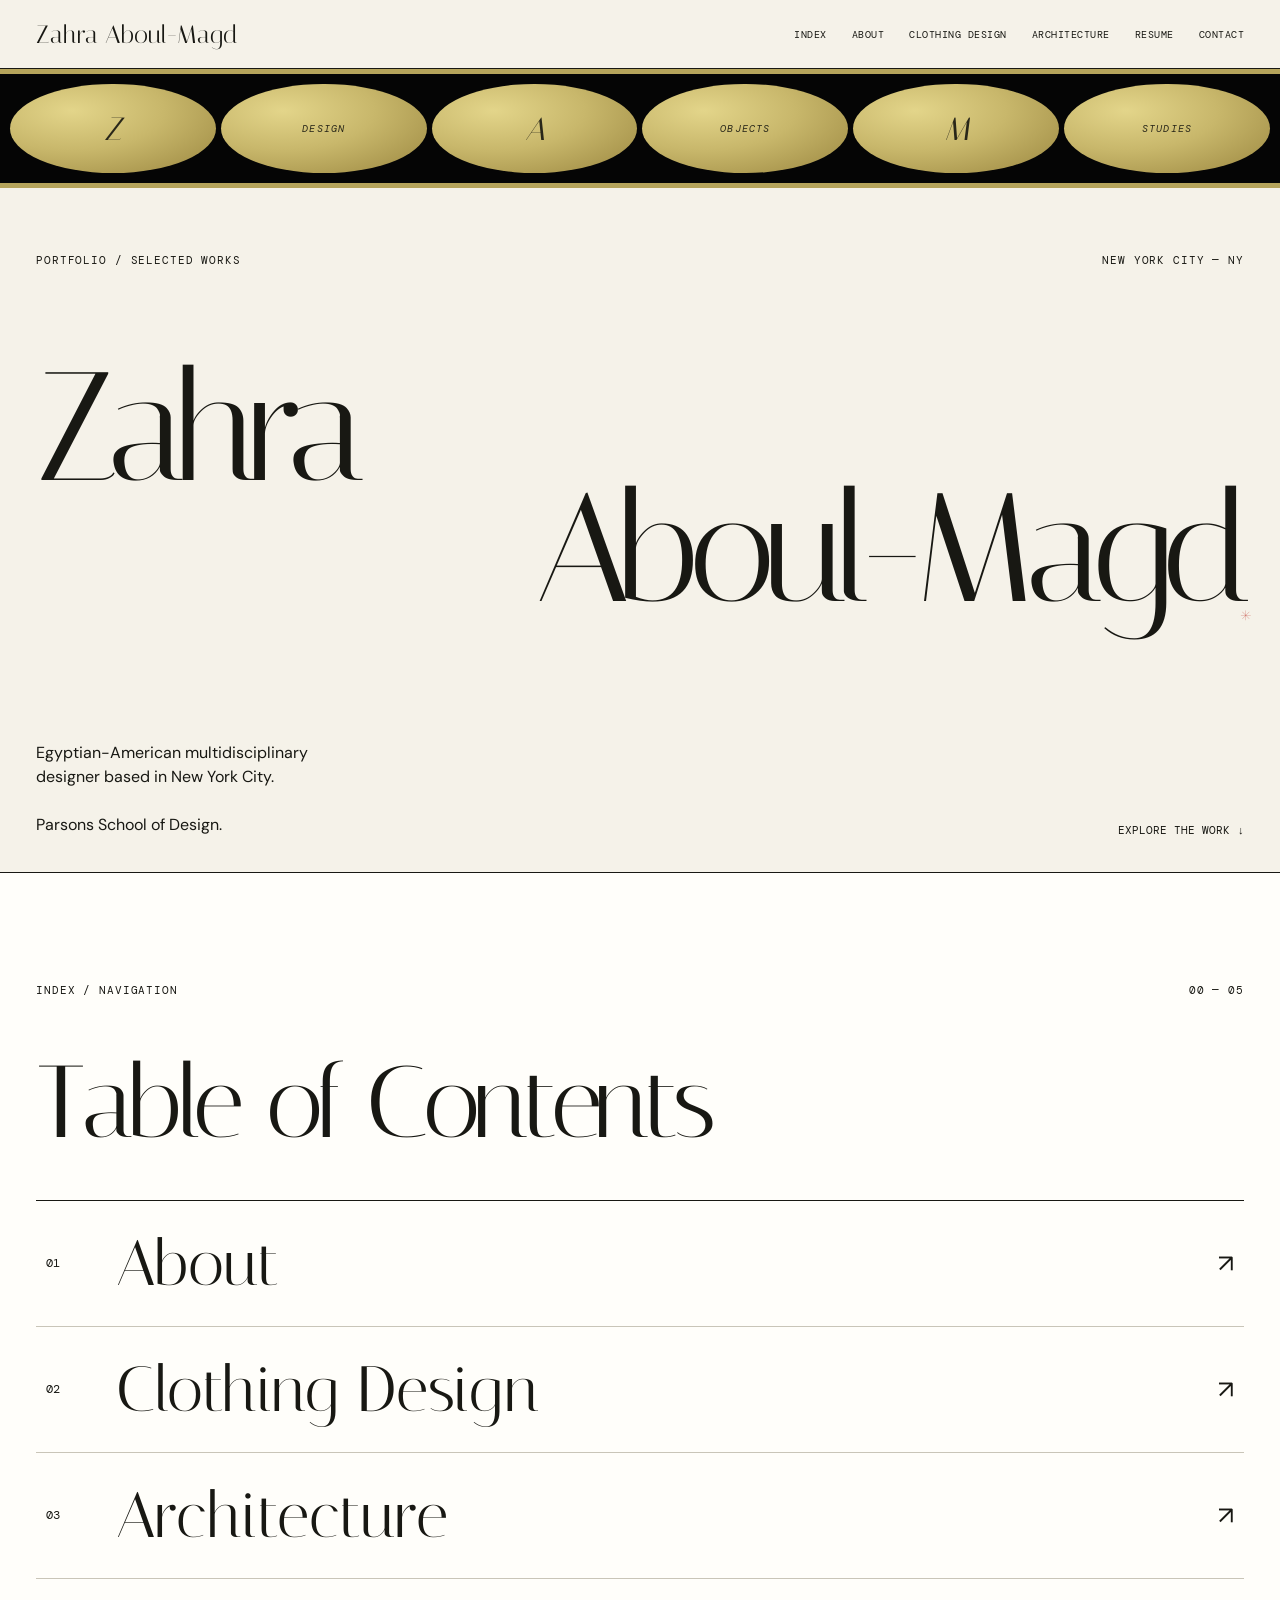
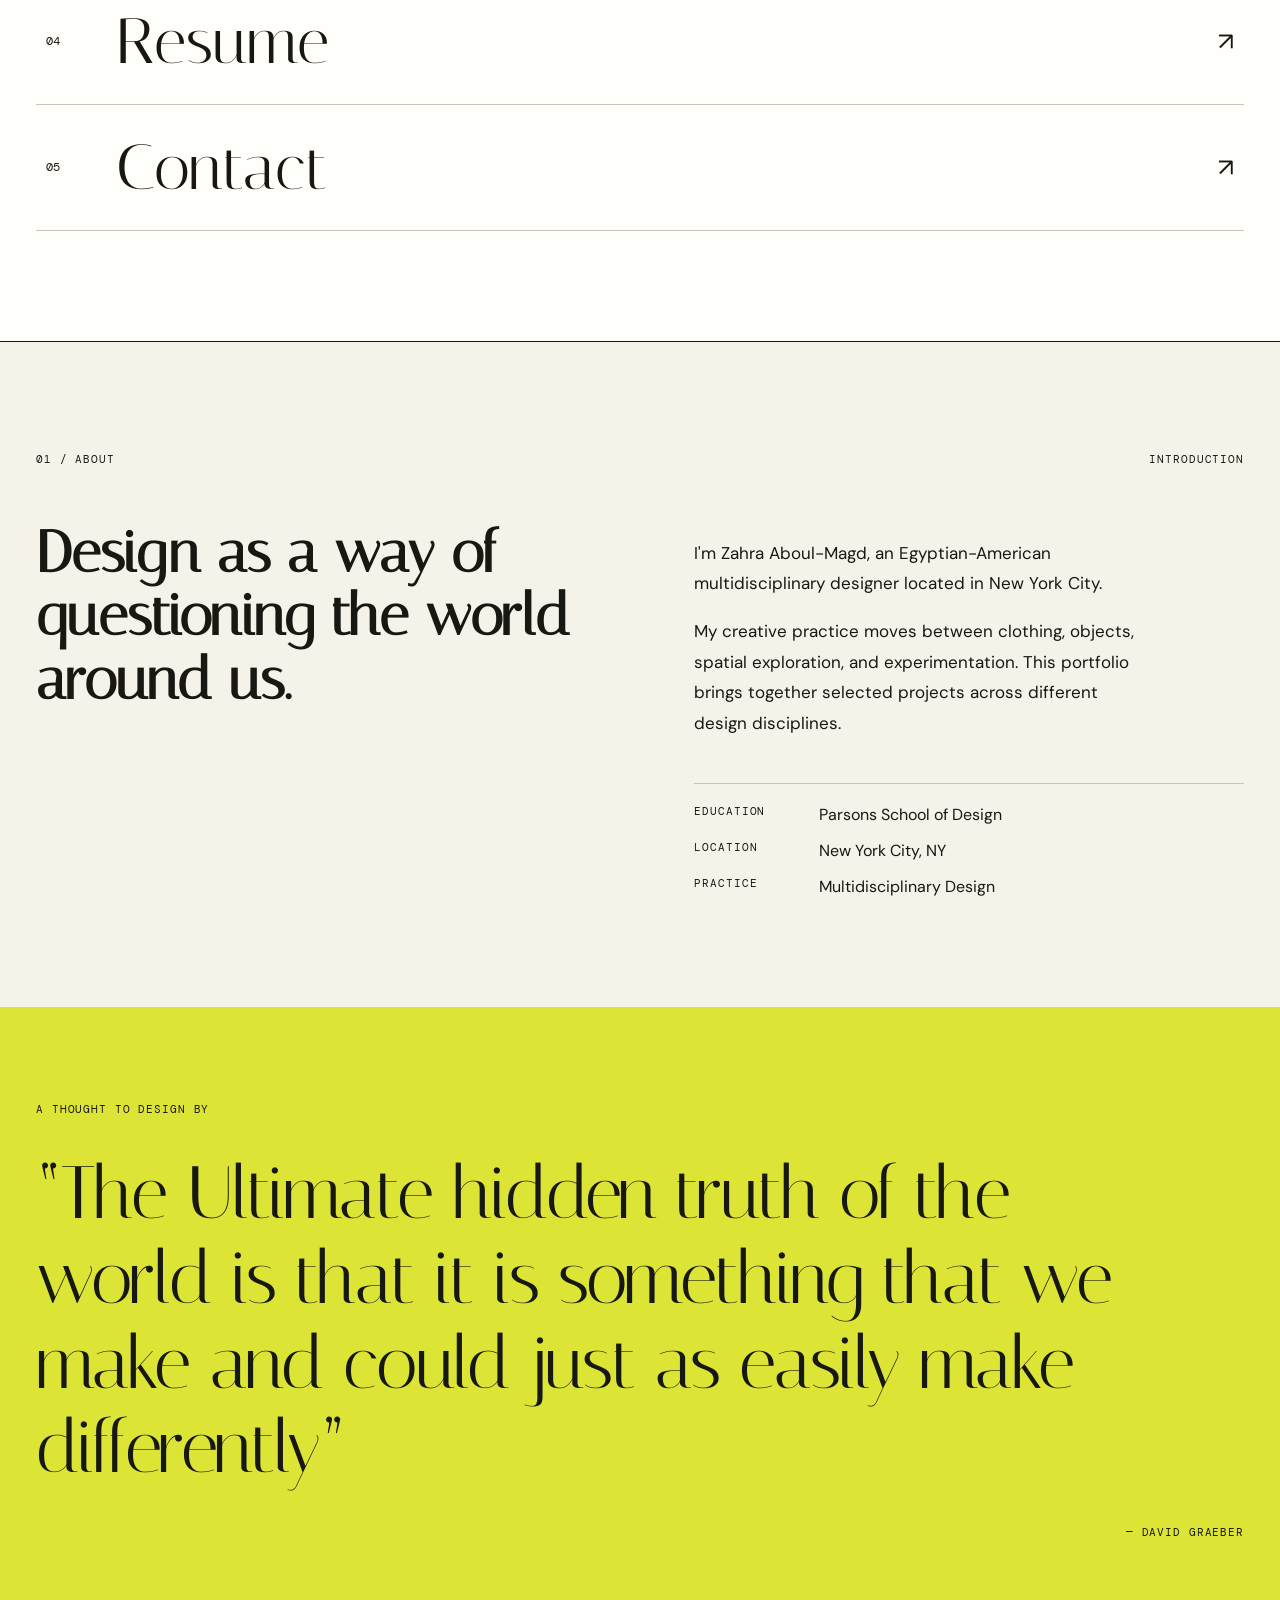
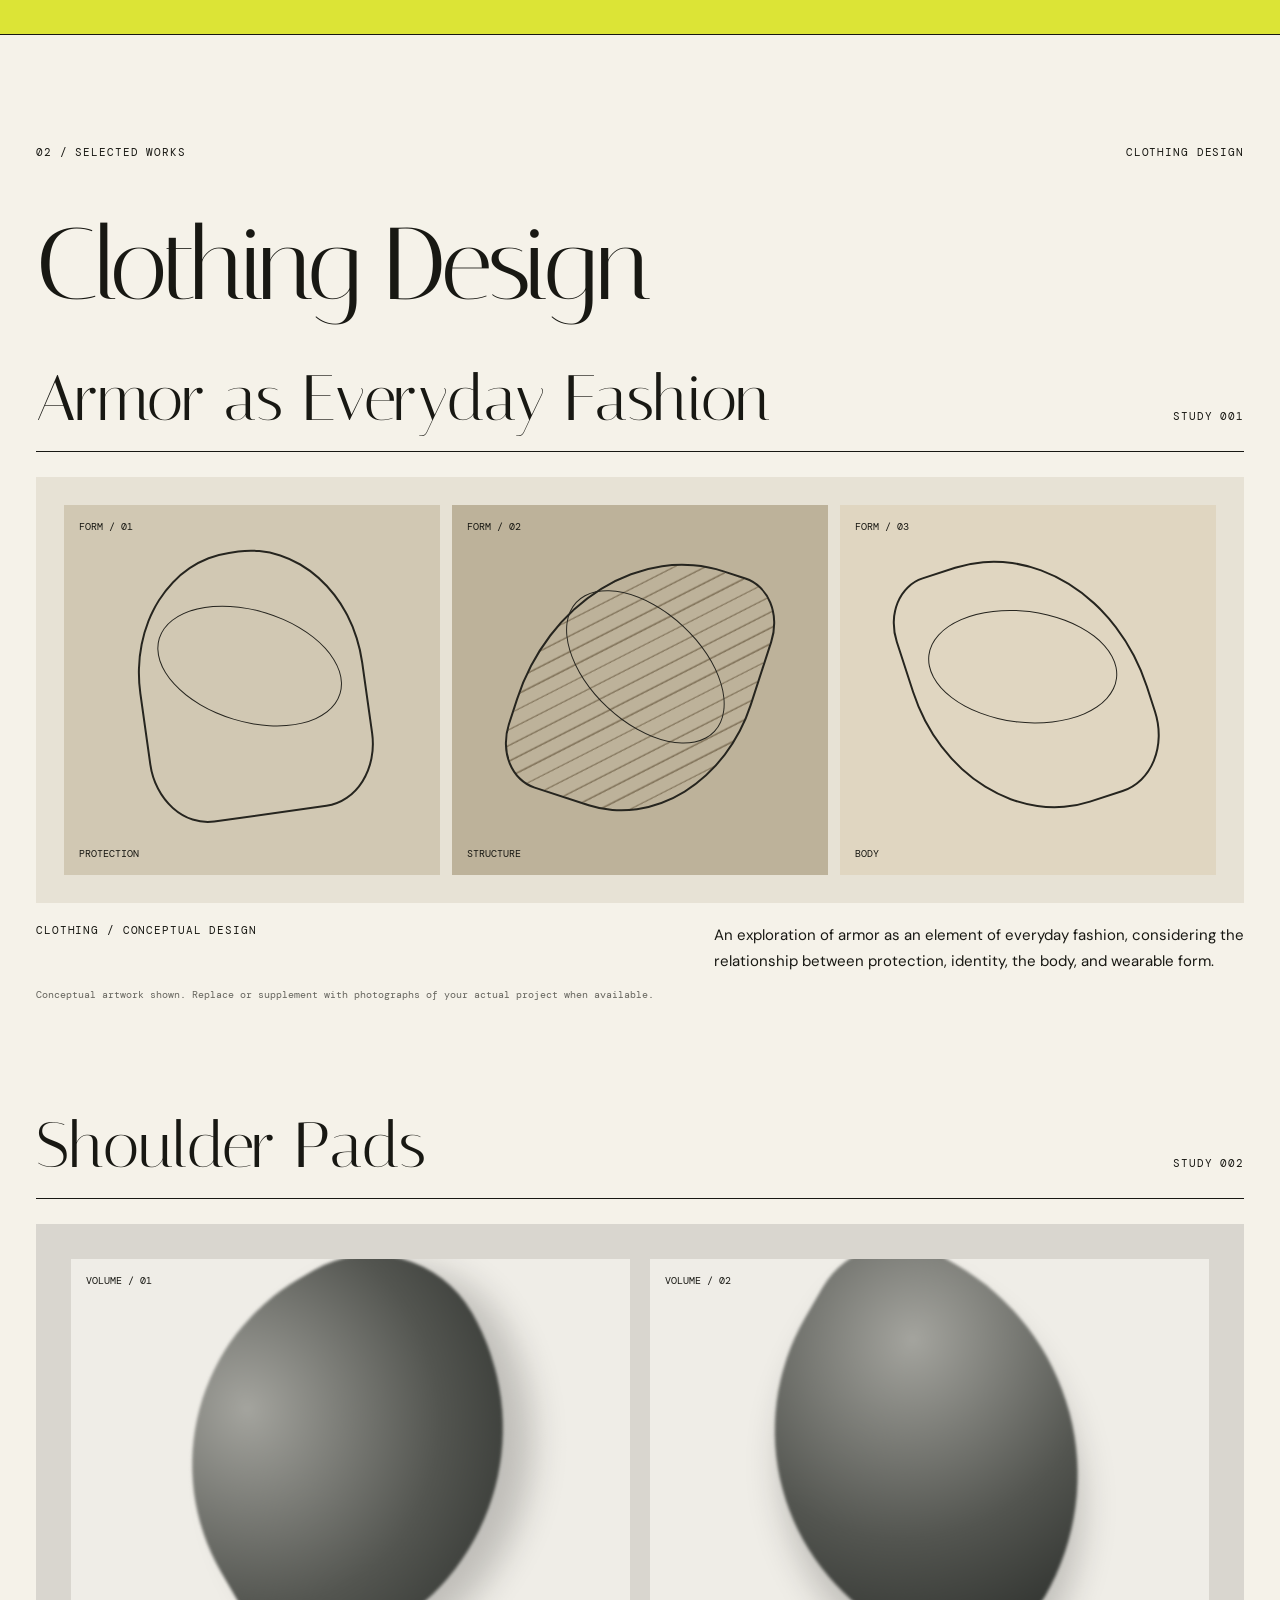
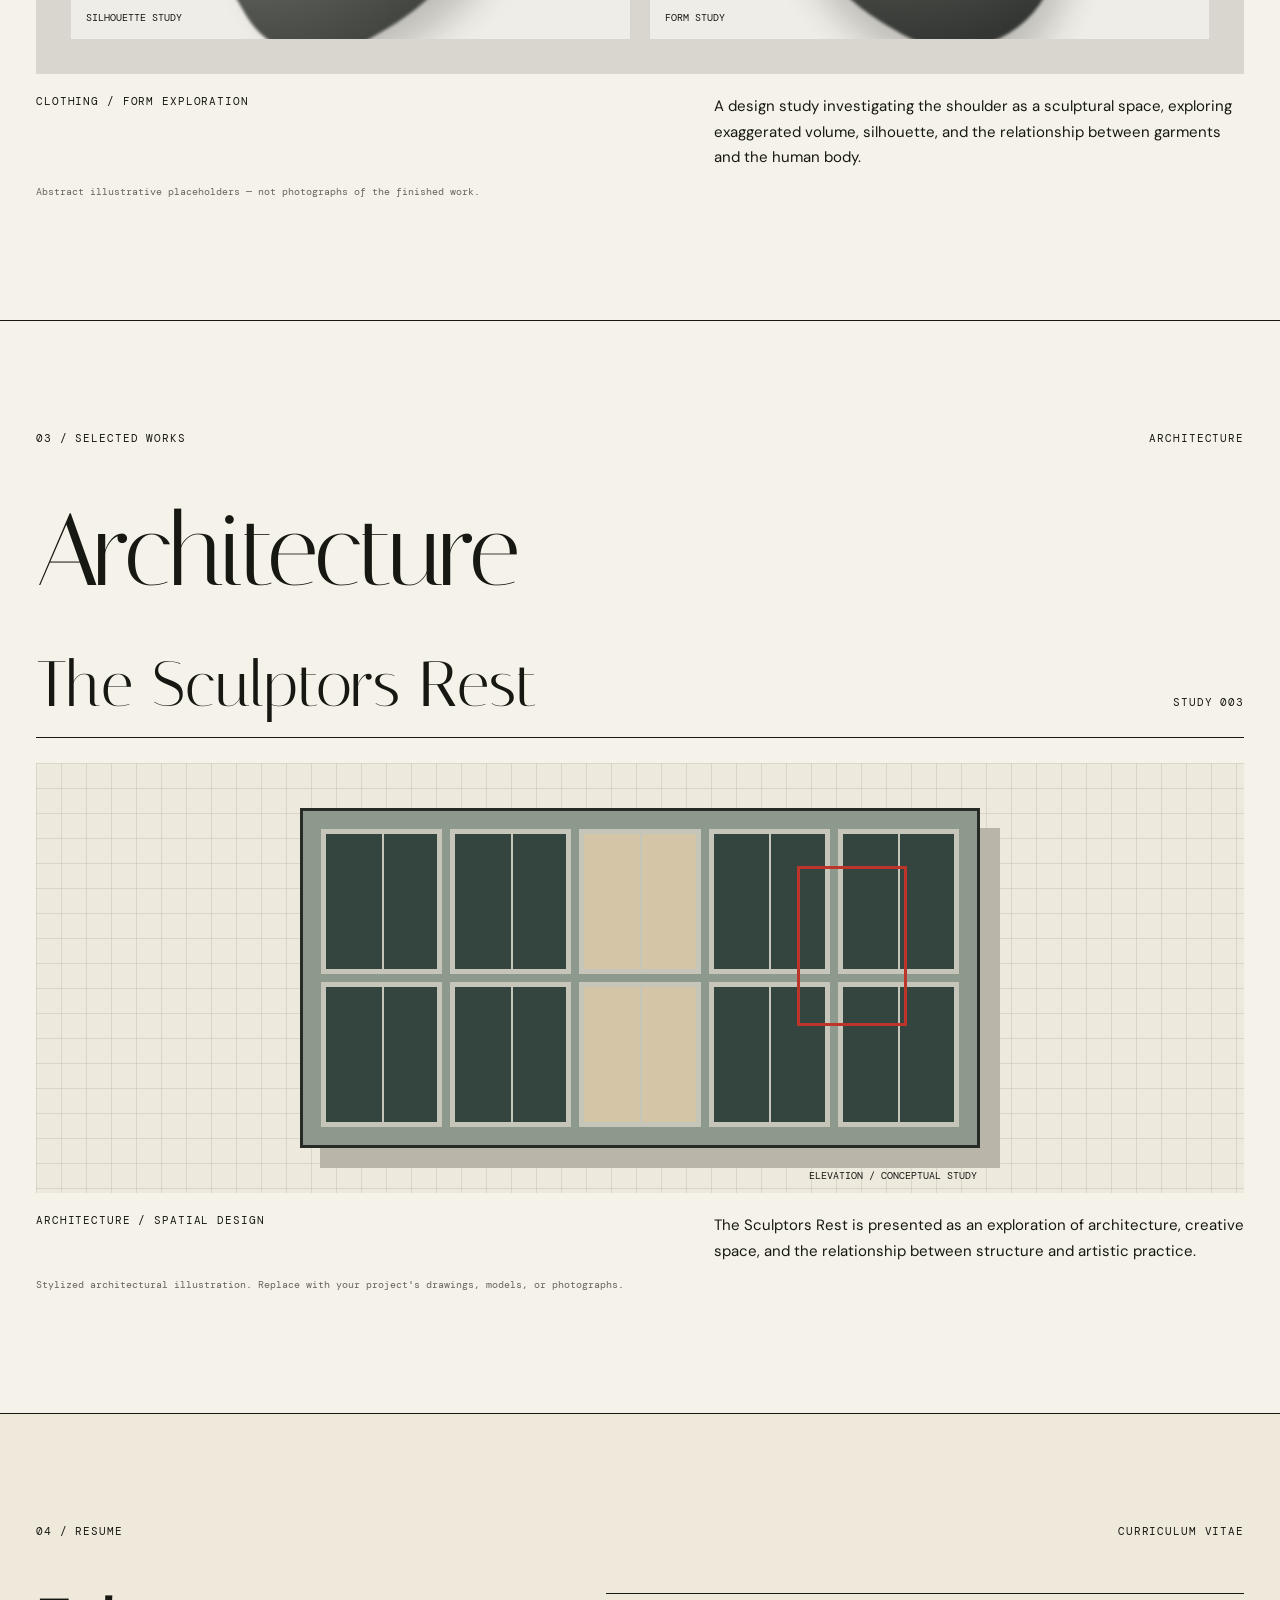
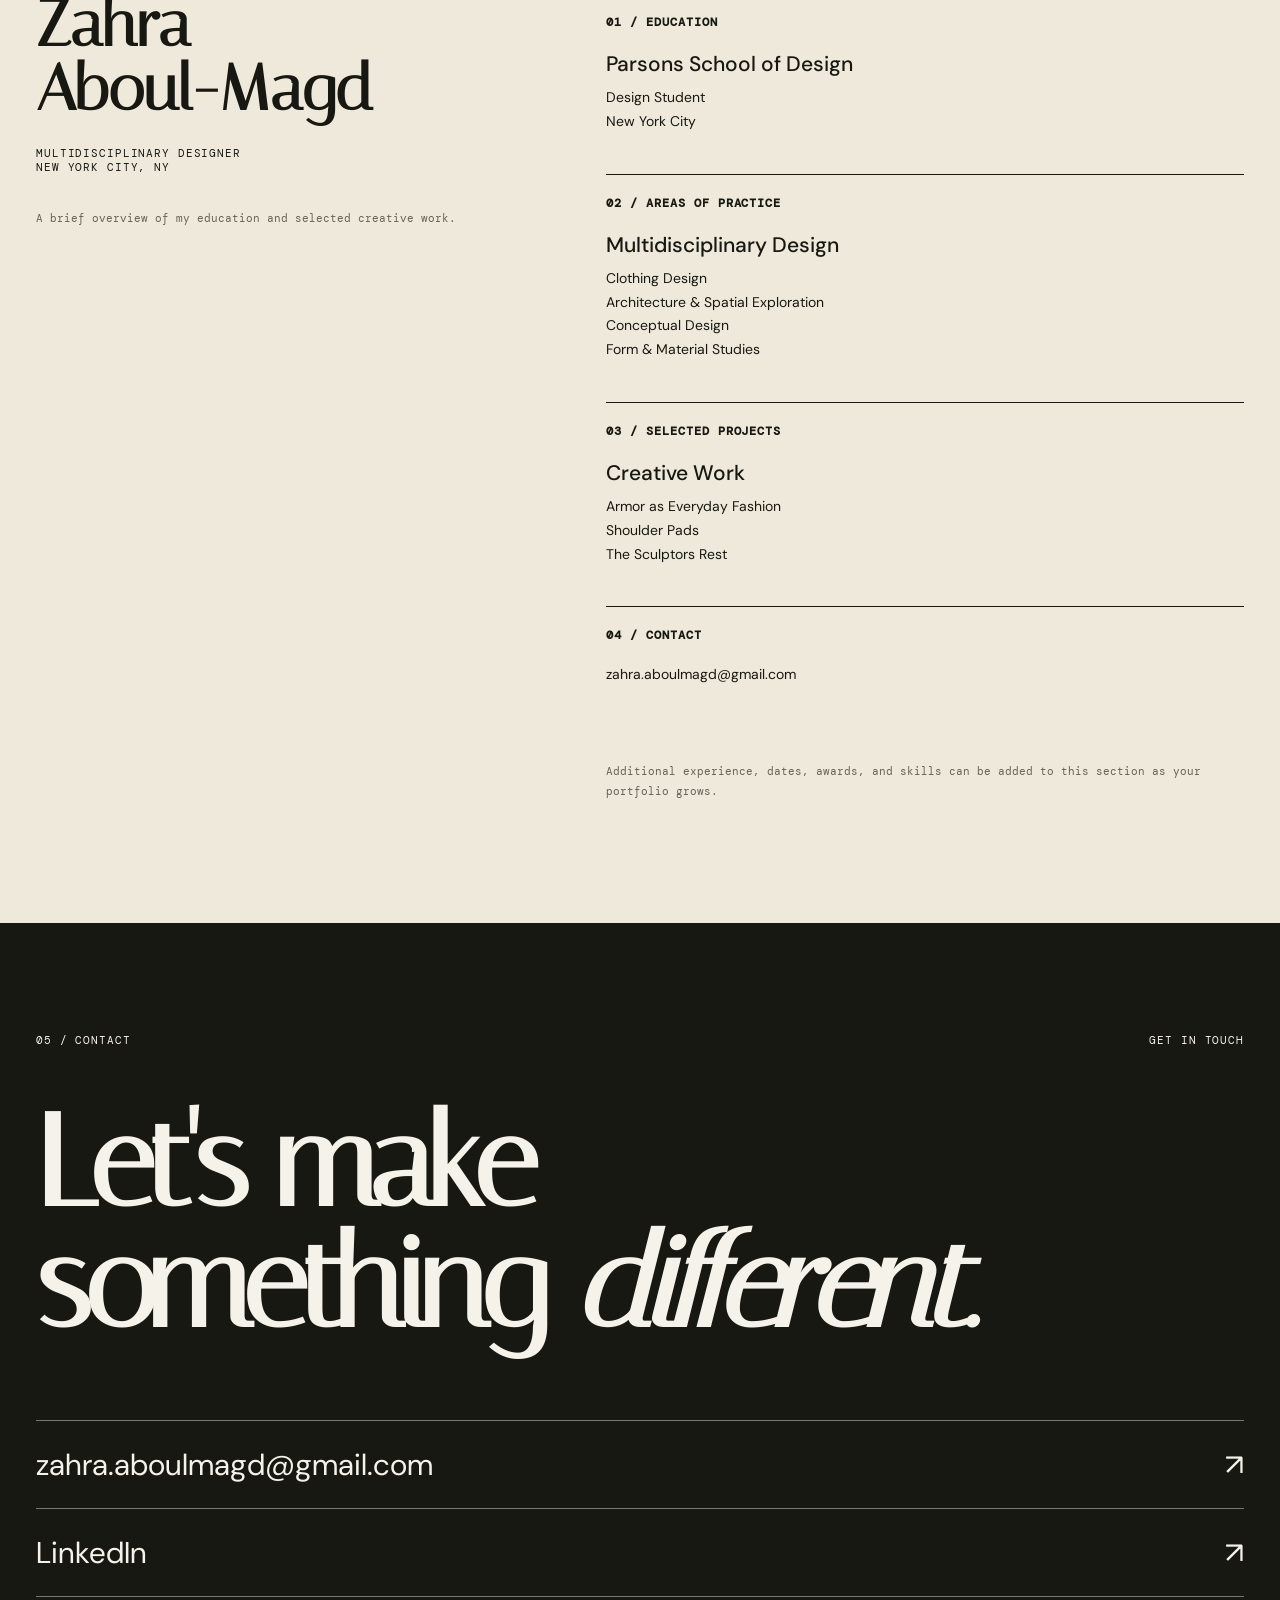
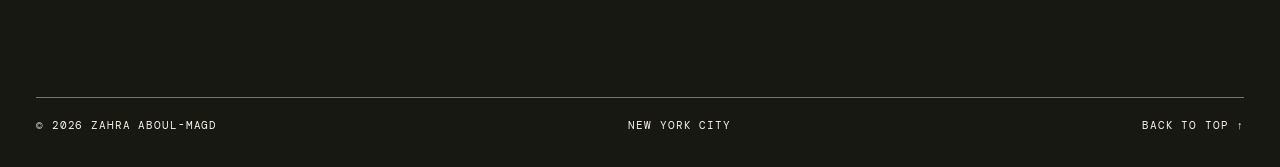
==== index.html @ 71ba1c46 "Create index.html" ====
<!DOCTYPE html>
<html lang="en">
<head>
  <meta charset="UTF-8">
  <meta name="viewport" content="width=device-width, initial-scale=1.0">
  <meta name="description" content="Zahra Aboul-Magd — Egyptian-American multidisciplinary designer based in New York City.">
  <title>Zahra Aboul-Magd — Portfolio</title>

  <!-- Google Fonts -->
  <link rel="preconnect" href="https://fonts.googleapis.com">
  <link rel="preconnect" href="https://fonts.gstatic.com" crossorigin>
  <link href="https://fonts.googleapis.com/css2?family=DM+Mono:wght@400;500&family=DM+Sans:wght@400;500;600;700&family=Italiana&display=swap" rel="stylesheet">

  <style>
    :root {
      --paper: #f5f2e9;
      --white: #fffefa;
      --ink: #181813;
      --gold: #b5a45b;
      --yellow: #dce436;
      --red: #bd342a;
      --line: #c9c5b8;
      --serif: 'Italiana', Georgia, serif;
      --sans: 'DM Sans', Arial, sans-serif;
      --mono: 'DM Mono', monospace;
    }

    * {
      box-sizing: border-box;
    }

    html {
      scroll-behavior: smooth;
      scroll-padding-top: 85px;
    }

    body {
      margin: 0;
      background: var(--paper);
      color: var(--ink);
      font-family: var(--sans);
      overflow-x: hidden;
    }

    a {
      color: inherit;
      text-decoration: none;
    }

    button {
      font: inherit;
    }

    button:focus-visible,
    a:focus-visible {
      outline: 2px solid var(--red);
      outline-offset: 5px;
    }

    ::selection {
      background: var(--yellow);
      color: var(--ink);
    }

    .mono {
      font-family: var(--mono);
      font-size: 11px;
      letter-spacing: .08em;
      text-transform: uppercase;
    }

    .page-wrap {
      width: min(100% - 72px, 1450px);
      margin: auto;
    }

    /* NAVIGATION */

    .topbar {
      position: sticky;
      top: 0;
      z-index: 100;
      background: var(--paper);
      border-bottom: 1px solid var(--ink);
    }

    .nav-inner {
      min-height: 68px;
      display: flex;
      justify-content: space-between;
      align-items: center;
      gap: 20px;
    }

    .logo {
      font-family: var(--serif);
      font-size: 25px;
      white-space: nowrap;
    }

    .nav-links {
      display: flex;
      align-items: center;
      gap: 25px;
    }

    .nav-links a {
      font-family: var(--mono);
      font-size: 10px;
      text-transform: uppercase;
      letter-spacing: .05em;
      transition: color .2s;
    }

    .nav-links a:hover {
      color: var(--red);
    }

    .menu-toggle {
      display: none;
      background: none;
      border: 1px solid var(--ink);
      padding: 9px 12px;
      cursor: pointer;
      font-family: var(--mono);
    }

    /* DECORATIVE GOLD STRIP */

    .gold-strip {
      display: grid;
      grid-template-columns: repeat(6, 1fr);
      background: #050505;
      border-top: 5px solid var(--gold);
      border-bottom: 5px solid var(--gold);
      gap: 5px;
      padding: 10px;
      overflow: hidden;
    }

    .gold-oval {
      aspect-ratio: 2.3 / 1;
      border-radius: 50%;
      background:
        radial-gradient(ellipse at 30% 30%,
        #e3d58a 0%,
        #c8b76b 45%,
        #9b8740 100%);
      display: flex;
      align-items: center;
      justify-content: center;
      font-family: var(--serif);
      font-size: clamp(16px, 2.5vw, 40px);
      font-style: italic;
      color: #292719;
      transition: transform .3s;
    }

    .gold-oval:hover {
      transform: scale(.94);
    }

    .gold-oval:nth-child(even) {
      font-family: var(--mono);
      font-size: 10px;
      letter-spacing: .12em;
    }

    /* LANDING */

    .hero {
      min-height: 76vh;
      display: flex;
      flex-direction: column;
      justify-content: space-between;
      padding-top: 65px;
      padding-bottom: 35px;
    }

    .hero-top,
    .hero-bottom {
      display: flex;
      justify-content: space-between;
      align-items: flex-start;
      gap: 20px;
    }

    .hero-title {
      margin: 75px 0 85px;
      font-family: var(--serif);
      font-weight: 400;
      font-size: clamp(76px, 12vw, 205px);
      letter-spacing: -.065em;
      line-height: .79;
    }

    .hero-title span {
      display: block;
    }

    .hero-title span:last-child {
      text-align: right;
    }

    .hero-bottom {
      align-items: flex-end;
    }

    .hero-description {
      max-width: 330px;
      font-size: 16px;
      line-height: 1.5;
    }

    .scroll-note {
      font-family: var(--mono);
      font-size: 11px;
    }

    .asterisk {
      color: var(--red);
      font-size: 28px;
    }

    /* SECTION STYLING */

    .section {
      padding: 110px 0;
      border-top: 1px solid var(--ink);
    }

    .section-label {
      display: flex;
      justify-content: space-between;
      align-items: center;
      margin-bottom: 55px;
    }

    .section-heading {
      font-family: var(--serif);
      font-size: clamp(52px, 8vw, 115px);
      line-height: 1;
      font-weight: 400;
      letter-spacing: -.04em;
      margin: 0 0 45px;
    }

    /* TABLE OF CONTENTS */

    .toc {
      background: var(--white);
    }

    .toc-list {
      border-top: 1px solid var(--ink);
    }

    .toc-item {
      display: grid;
      grid-template-columns: 70px 1fr 40px;
      align-items: center;
      padding: 25px 10px;
      border-bottom: 1px solid var(--line);
      transition: background .25s, padding .25s;
    }

    .toc-item:hover {
      background: var(--yellow);
      padding-left: 22px;
    }

    .toc-number {
      font-family: var(--mono);
      font-size: 12px;
    }

    .toc-name {
      font-family: var(--serif);
      font-size: clamp(32px, 5vw, 65px);
    }

    .toc-arrow {
      font-size: 25px;
      text-align: right;
    }

    /* ABOUT */

    .about-layout {
      display: grid;
      grid-template-columns: 1fr 1fr;
      gap: 9%;
      align-items: start;
    }

    .about-large {
      font-family: var(--serif);
      font-size: clamp(35px, 4.5vw, 67px);
      line-height: 1.1;
      margin: 0;
    }

    .about-copy {
      font-size: 17px;
      line-height: 1.8;
      max-width: 450px;
    }

    .about-details {
      margin-top: 45px;
      padding-top: 20px;
      border-top: 1px solid var(--line);
      display: grid;
      grid-template-columns: 110px 1fr;
      gap: 15px;
    }

    .quote-section {
      background: var(--yellow);
      padding: 95px 0;
    }

    .quote-text {
      max-width: 1100px;
      margin: 0;
      font-family: var(--serif);
      font-size: clamp(35px, 5.8vw, 82px);
      line-height: 1.14;
      letter-spacing: -.025em;
    }

    .quote-author {
      margin-top: 35px;
      text-align: right;
    }

    /* PROJECTS */

    .project {
      margin-bottom: 105px;
    }

    .project:last-child {
      margin-bottom: 0;
    }

    .project-header {
      display: flex;
      align-items: baseline;
      justify-content: space-between;
      gap: 20px;
      border-bottom: 1px solid var(--ink);
      padding-bottom: 15px;
      margin-bottom: 25px;
    }

    .project-title {
      font-family: var(--serif);
      font-size: clamp(34px, 5vw, 75px);
      font-weight: 400;
      margin: 0;
    }

    .project-type {
      white-space: nowrap;
    }

    .project-visual {
      min-height: 420px;
      position: relative;
      overflow: hidden;
    }

    .project-caption {
      display: flex;
      justify-content: space-between;
      gap: 30px;
      padding-top: 20px;
    }

    .project-caption p {
      margin: 0;
      max-width: 530px;
      line-height: 1.7;
      font-size: 15px;
    }

    /* ARMOR: EDITORIAL COLLAGE */

    .armor-art {
      background: #e7e2d5;
      display: grid;
      grid-template-columns: 1fr 1fr 1fr;
      gap: 12px;
      padding: 28px;
      align-items: stretch;
    }

    .armor-panel {
      position: relative;
      min-height: 370px;
      background: #d1c8b3;
      overflow: hidden;
    }

    .armor-panel:nth-child(2) {
      background: #bdb29a;
    }

    .armor-panel:nth-child(3) {
      background: #e0d6c1;
    }

    .armor-shape {
      position: absolute;
      width: 60%;
      height: 72%;
      left: 20%;
      top: 12%;
      border: 2px solid #26251f;
      border-radius: 48% 48% 25% 25%;
      transform: rotate(-8deg);
    }

    .armor-shape::before {
      content: "";
      position: absolute;
      width: 85%;
      height: 42%;
      top: 22%;
      left: 7%;
      border: 1px solid #26251f;
      border-radius: 50%;
      transform: rotate(25deg);
    }

    .armor-panel:nth-child(2) .armor-shape {
      border-radius: 70% 20% 55% 20%;
      transform: rotate(18deg);
      background: repeating-linear-gradient(
        135deg,
        transparent 0 12px,
        #84765d 13px 14px
      );
    }

    .armor-panel:nth-child(3) .armor-shape {
      border-radius: 20% 65% 25% 60%;
      transform: rotate(-18deg);
    }

    .art-index {
      position: absolute;
      left: 15px;
      bottom: 15px;
      font-family: var(--mono);
      font-size: 10px;
      z-index: 2;
    }

    .art-note {
      position: absolute;
      top: 15px;
      left: 15px;
      font-family: var(--mono);
      font-size: 10px;
      z-index: 2;
    }

    /* SHOULDER PADS */

    .shoulder-art {
      background: #d9d6cf;
      display: grid;
      grid-template-columns: 1fr 1fr;
      gap: 20px;
      padding: 35px;
    }

    .shoulder-study {
      background: #efede7;
      position: relative;
      min-height: 380px;
      display: flex;
      align-items: center;
      justify-content: center;
      overflow: hidden;
    }

    .shoulder-shape {
      width: 62%;
      aspect-ratio: 1 / 1;
      background: radial-gradient(
        ellipse at 30% 25%,
        #a4a49e,
        #535550 55%,
        #242724
      );
      border-radius: 65% 35% 70% 25%;
      transform: rotate(-30deg);
      filter: blur(1.5px);
      box-shadow: 20px 25px 35px #0003;
    }

    .shoulder-study:nth-child(2) .shoulder-shape {
      border-radius: 25% 70% 30% 65%;
      transform: rotate(30deg);
    }

    /* ARCHITECTURE */

    .architecture-art {
      background-color: #ede9dd;
      background-image:
        linear-gradient(#b5b0a255 1px, transparent 1px),
        linear-gradient(90deg, #b5b0a255 1px, transparent 1px);
      background-size: 25px 25px;
      padding: 45px;
      display: flex;
      align-items: center;
      justify-content: center;
    }

    .building {
      width: min(100%, 680px);
      height: 340px;
      border: 3px solid #272a25;
      background: #8e998d;
      display: grid;
      grid-template-columns: repeat(5, 1fr);
      grid-template-rows: 1fr 1fr;
      gap: 8px;
      padding: 18px;
      box-shadow: 20px 20px 0 #b9b5a9;
      position: relative;
    }

    .window {
      background: #34443e;
      border: 5px solid #c5c6b9;
      position: relative;
    }

    .window::after {
      content: "";
      position: absolute;
      top: 0;
      bottom: 0;
      left: 50%;
      border-left: 2px solid #c5c6b9;
    }

    .window:nth-child(3),
    .window:nth-child(8) {
      background: #d3c5a6;
    }

    .building-label {
      position: absolute;
      bottom: -37px;
      right: 0;
      font-family: var(--mono);
      font-size: 10px;
    }

    .red-marker {
      position: absolute;
      width: 110px;
      height: 160px;
      border: 3px solid var(--red);
      top: 55px;
      right: 70px;
      pointer-events: none;
    }

    .placeholder-note {
      margin-top: 12px;
      color: #65645d;
      font-family: var(--mono);
      font-size: 10px;
      line-height: 1.7;
    }

    /* RESUME */

    .resume-section {
      background: #eee9da;
    }

    .resume-layout {
      display: grid;
      grid-template-columns: 1fr 1.5fr;
      gap: 12%;
    }

    .resume-name {
      font-family: var(--serif);
      font-size: clamp(42px, 5vw, 75px);
      line-height: 1;
      margin: 0 0 25px;
    }

    .resume-block {
      border-top: 1px solid var(--ink);
      padding: 20px 0 40px;
    }

    .resume-block h3 {
      font-family: var(--mono);
      font-size: 12px;
      text-transform: uppercase;
      letter-spacing: .08em;
      margin: 0 0 20px;
    }

    .resume-block h4 {
      font-size: 21px;
      font-weight: 500;
      margin: 0 0 8px;
    }

    .resume-block p {
      font-size: 14px;
      line-height: 1.7;
      margin: 0;
    }

    .resume-note {
      margin-top: 35px;
      font-family: var(--mono);
      font-size: 11px;
      color: #666258;
      line-height: 1.8;
    }

    /* CONTACT */

    .contact-section {
      background: var(--ink);
      color: var(--paper);
      padding: 110px 0 35px;
    }

    .contact-intro {
      font-family: var(--serif);
      font-size: clamp(55px, 10vw, 150px);
      line-height: .95;
      letter-spacing: -.04em;
      margin: 30px 0 75px;
    }

    .contact-links {
      border-top: 1px solid #77766d;
    }

    .contact-link {
      display: flex;
      justify-content: space-between;
      align-items: center;
      gap: 20px;
      padding: 24px 0;
      border-bottom: 1px solid #77766d;
      font-size: clamp(16px, 2.5vw, 30px);
      overflow-wrap: anywhere;
      transition: color .2s;
    }

    .contact-link:hover {
      color: var(--yellow);
    }

    .footer {
      display: flex;
      justify-content: space-between;
      gap: 20px;
      margin-top: 100px;
      padding-top: 20px;
      border-top: 1px solid #77766d;
    }

    .back-top {
      cursor: pointer;
    }

    /* SCROLL ANIMATIONS */

    .reveal {
      opacity: 0;
      transform: translateY(24px);
      transition: opacity .7s ease, transform .7s ease;
    }

    .reveal.visible {
      opacity: 1;
      transform: translateY(0);
    }

    /* MOBILE */

    @media (max-width: 800px) {
      .page-wrap {
        width: min(100% - 36px, 1450px);
      }

      .nav-inner {
        min-height: 60px;
      }

      .logo {
        font-size: 20px;
      }

      .menu-toggle {
        display: block;
      }

      .nav-links {
        display: none;
        position: absolute;
        top: 60px;
        left: 0;
        right: 0;
        background: var(--paper);
        border-bottom: 1px solid var(--ink);
        padding: 25px 18px;
        flex-direction: column;
        align-items: flex-start;
        gap: 22px;
      }

      .nav-links.open {
        display: flex;
      }

      .nav-links a {
        font-size: 13px;
      }

      .gold-strip {
        grid-template-columns: repeat(3, 1fr);
      }

      .gold-oval:nth-child(n+4) {
        display: none;
      }

      .hero {
        min-height: 65vh;
        padding-top: 35px;
      }

      .hero-title {
        font-size: clamp(60px, 13vw, 110px);
        margin: 75px 0;
      }

      .hero-bottom {
        align-items: flex-start;
        flex-direction: column;
      }

      .section {
        padding: 70px 0;
      }

      .about-layout,
      .resume-layout {
        grid-template-columns: 1fr;
        gap: 35px;
      }

      .toc-item {
        grid-template-columns: 40px 1fr 25px;
        padding: 20px 5px;
      }

      .project-header {
        flex-direction: column;
        align-items: flex-start;
        gap: 8px;
      }

      .project-visual {
        min-height: 300px;
      }

      .armor-art {
        padding: 12px;
        gap: 6px;
      }

      .armor-panel {
        min-height: 300px;
      }

      .shoulder-art {
        padding: 15px;
        gap: 10px;
      }

      .shoulder-study {
        min-height: 260px;
      }

      .architecture-art {
        padding: 30px 20px 55px;
      }

      .building {
        height: 210px;
        padding: 8px;
        gap: 4px;
      }

      .window {
        border-width: 2px;
      }

      .red-marker {
        width: 60px;
        height: 100px;
        top: 35px;
        right: 25px;
      }

      .project-caption {
        flex-direction: column;
        gap: 10px;
      }

      .quote-section {
        padding: 65px 0;
      }

      .contact-section {
        padding-top: 75px;
      }

      .footer {
        flex-wrap: wrap;
        margin-top: 65px;
      }
    }

    @media (max-width: 420px) {
      .hero-title {
        font-size: 13vw;
      }

      .hero-top {
        font-size: 9px;
      }

      .armor-panel {
        min-height: 240px;
      }

      .shoulder-study {
        min-height: 210px;
      }

      .art-note {
        font-size: 8px;
      }
    }

    @media (prefers-reduced-motion: reduce) {
      *,
      *::before,
      *::after {
        scroll-behavior: auto !important;
        transition-duration: .01ms !important;
        animation-duration: .01ms !important;
      }

      .reveal {
        opacity: 1;
        transform: none;
      }
    }
  </style>
</head>

<body id="top">

  <!-- NAVIGATION -->
  <header class="topbar">
    <nav class="nav-inner page-wrap" aria-label="Main navigation">
      <a href="#top" class="logo">Zahra Aboul-Magd</a>

      <button
        class="menu-toggle"
        id="menuToggle"
        type="button"
        aria-label="Open navigation menu"
        aria-expanded="false"
        aria-controls="navLinks"
      >
        MENU +
      </button>

      <div class="nav-links" id="navLinks">
        <a href="#contents">Index</a>
        <a href="#about">About</a>
        <a href="#clothing">Clothing Design</a>
        <a href="#architecture">Architecture</a>
        <a href="#resume">Resume</a>
        <a href="#contact">Contact</a>
      </div>
    </nav>
  </header>

  <!-- GOLD DECORATIVE STRIP -->
  <div class="gold-strip" aria-hidden="true">
    <div class="gold-oval">Z</div>
    <div class="gold-oval">DESIGN</div>
    <div class="gold-oval">A</div>
    <div class="gold-oval">OBJECTS</div>
    <div class="gold-oval">M</div>
    <div class="gold-oval">STUDIES</div>
  </div>

  <main>

    <!-- LANDING PAGE -->
    <section class="hero page-wrap" aria-labelledby="heroTitle">
      <div class="hero-top mono">
        <span>Portfolio / Selected Works</span>
        <span>New York City — NY</span>
      </div>

      <h1 class="hero-title" id="heroTitle">
        <span>Zahra</span>
        <span>Aboul-Magd<span class="asterisk">*</span></span>
      </h1>

      <div class="hero-bottom">
        <div class="hero-description">
          Egyptian-American multidisciplinary designer
          based in New York City.
          <br><br>
          Parsons School of Design.
        </div>

        <a class="scroll-note" href="#contents">
          EXPLORE THE WORK ↓
        </a>
      </div>
    </section>

    <!-- TABLE OF CONTENTS -->
    <section class="section toc" id="contents">
      <div class="page-wrap">
        <div class="section-label mono">
          <span>Index / Navigation</span>
          <span>00 — 05</span>
        </div>

        <h2 class="section-heading">Table of Contents</h2>

        <div class="toc-list">
          <a href="#about" class="toc-item">
            <span class="toc-number">01</span>
            <span class="toc-name">About</span>
            <span class="toc-arrow">↗</span>
          </a>

          <a href="#clothing" class="toc-item">
            <span class="toc-number">02</span>
            <span class="toc-name">Clothing Design</span>
            <span class="toc-arrow">↗</span>
          </a>

          <a href="#architecture" class="toc-item">
            <span class="toc-number">03</span>
            <span class="toc-name">Architecture</span>
            <span class="toc-arrow">↗</span>
          </a>

          <a href="#resume" class="toc-item">
            <span class="toc-number">04</span>
            <span class="toc-name">Resume</span>
            <span class="toc-arrow">↗</span>
          </a>

          <a href="#contact" class="toc-item">
            <span class="toc-number">05</span>
            <span class="toc-name">Contact</span>
            <span class="toc-arrow">↗</span>
          </a>
        </div>
      </div>
    </section>

    <!-- ABOUT -->
    <section class="section" id="about">
      <div class="page-wrap">
        <div class="section-label mono">
          <span>01 / About</span>
          <span>Introduction</span>
        </div>

        <div class="about-layout">
          <h2 class="about-large reveal">
            Design as a way of questioning the world around us.
          </h2>

          <div class="reveal">
            <p class="about-copy">
              I'm Zahra Aboul-Magd, an Egyptian-American
              multidisciplinary designer located in New York City.
            </p>

            <p class="about-copy">
              My creative practice moves between clothing,
              objects, spatial exploration, and experimentation.
              This portfolio brings together selected projects
              across different design disciplines.
            </p>

            <div class="about-details">
              <span class="mono">Education</span>
              <span>Parsons School of Design</span>

              <span class="mono">Location</span>
              <span>New York City, NY</span>

              <span class="mono">Practice</span>
              <span>Multidisciplinary Design</span>
            </div>
          </div>
        </div>
      </div>
    </section>

    <!-- QUOTE -->
    <section class="quote-section">
      <div class="page-wrap reveal">
        <div class="mono" style="margin-bottom:35px;">
          A thought to design by
        </div>

        <blockquote class="quote-text">
          “The Ultimate hidden truth of the world is that
          it is something that we make and could just as
          easily make differently”
        </blockquote>

        <div class="quote-author mono">
          — David Graeber
        </div>
      </div>
    </section>

    <!-- CLOTHING DESIGN -->
    <section class="section" id="clothing">
      <div class="page-wrap">
        <div class="section-label mono">
          <span>02 / Selected Works</span>
          <span>Clothing Design</span>
        </div>

        <h2 class="section-heading reveal">
          Clothing Design
        </h2>

        <!-- PROJECT 1 -->
        <article class="project reveal">
          <div class="project-header">
            <h3 class="project-title">
              Armor as Everyday Fashion
            </h3>
            <span class="project-type mono">Study 001</span>
          </div>

          <div class="project-visual armor-art"
               role="img"
               aria-label="Abstract conceptual illustrations exploring armor silhouettes and wearable forms">

            <div class="armor-panel">
              <span class="art-note">FORM / 01</span>
              <div class="armor-shape"></div>
              <span class="art-index">PROTECTION</span>
            </div>

            <div class="armor-panel">
              <span class="art-note">FORM / 02</span>
              <div class="armor-shape"></div>
              <span class="art-index">STRUCTURE</span>
            </div>

            <div class="armor-panel">
              <span class="art-note">FORM / 03</span>
              <div class="armor-shape"></div>
              <span class="art-index">BODY</span>
            </div>
          </div>

          <div class="project-caption">
            <span class="mono">Clothing / Conceptual Design</span>
            <p>
              An exploration of armor as an element of everyday
              fashion, considering the relationship between
              protection, identity, the body, and wearable form.
            </p>
          </div>

          <p class="placeholder-note">
            Conceptual artwork shown. Replace or supplement with
            photographs of your actual project when available.
          </p>
        </article>

        <!-- PROJECT 2 -->
        <article class="project reveal">
          <div class="project-header">
            <h3 class="project-title">Shoulder Pads</h3>
            <span class="project-type mono">Study 002</span>
          </div>

          <div class="project-visual shoulder-art"
               role="img"
               aria-label="Abstract sculptural studies of shoulder forms">

            <div class="shoulder-study">
              <span class="art-note">VOLUME / 01</span>
              <div class="shoulder-shape"></div>
              <span class="art-index">SILHOUETTE STUDY</span>
            </div>

            <div class="shoulder-study">
              <span class="art-note">VOLUME / 02</span>
              <div class="shoulder-shape"></div>
              <span class="art-index">FORM STUDY</span>
            </div>
          </div>

          <div class="project-caption">
            <span class="mono">Clothing / Form Exploration</span>
            <p>
              A design study investigating the shoulder as a
              sculptural space, exploring exaggerated volume,
              silhouette, and the relationship between
              garments and the human body.
            </p>
          </div>

          <p class="placeholder-note">
            Abstract illustrative placeholders — not photographs
            of the finished work.
          </p>
        </article>
      </div>
    </section>

    <!-- ARCHITECTURE -->
    <section class="section" id="architecture">
      <div class="page-wrap">
        <div class="section-label mono">
          <span>03 / Selected Works</span>
          <span>Architecture</span>
        </div>

        <h2 class="section-heading reveal">
          Architecture
        </h2>

        <article class="project reveal">
          <div class="project-header">
            <h3 class="project-title">The Sculptors Rest</h3>
            <span class="project-type mono">Study 003</span>
          </div>

          <div class="project-visual architecture-art"
               role="img"
               aria-label="Stylized architectural elevation with gridded facade and annotation">

            <div class="building">
              <div class="window"></div>
              <div class="window"></div>
              <div class="window"></div>
              <div class="window"></div>
              <div class="window"></div>
              <div class="window"></div>
              <div class="window"></div>
              <div class="window"></div>
              <div class="window"></div>
              <div class="window"></div>

              <div class="red-marker"></div>
              <span class="building-label">
                ELEVATION / CONCEPTUAL STUDY
              </span>
            </div>
          </div>

          <div class="project-caption">
            <span class="mono">Architecture / Spatial Design</span>
            <p>
              The Sculptors Rest is presented as an exploration
              of architecture, creative space, and the
              relationship between structure and artistic practice.
            </p>
          </div>

          <p class="placeholder-note">
            Stylized architectural illustration. Replace with
            your project's drawings, models, or photographs.
          </p>
        </article>
      </div>
    </section>

    <!-- RESUME -->
    <section class="section resume-section" id="resume">
      <div class="page-wrap">
        <div class="section-label mono">
          <span>04 / Resume</span>
          <span>Curriculum Vitae</span>
        </div>

        <div class="resume-layout">
          <div class="reveal">
            <h2 class="resume-name">
              Zahra<br>Aboul-Magd
            </h2>

            <p class="mono">
              Multidisciplinary Designer<br>
              New York City, NY
            </p>

            <p class="resume-note">
              A brief overview of my education and
              selected creative work.
            </p>
          </div>

          <div class="reveal">
            <div class="resume-block">
              <h3>01 / Education</h3>
              <h4>Parsons School of Design</h4>
              <p>Design Student<br>New York City</p>
            </div>

            <div class="resume-block">
              <h3>02 / Areas of Practice</h3>
              <h4>Multidisciplinary Design</h4>
              <p>
                Clothing Design<br>
                Architecture & Spatial Exploration<br>
                Conceptual Design<br>
                Form & Material Studies
              </p>
            </div>

            <div class="resume-block">
              <h3>03 / Selected Projects</h3>
              <h4>Creative Work</h4>
              <p>
                Armor as Everyday Fashion<br>
                Shoulder Pads<br>
                The Sculptors Rest
              </p>
            </div>

            <div class="resume-block">
              <h3>04 / Contact</h3>
              <p>
                <a href="mailto:zahra.aboulmagd@gmail.com">
                  zahra.aboulmagd@gmail.com
                </a>
              </p>
            </div>

            <p class="resume-note">
              Additional experience, dates, awards, and skills
              can be added to this section as your portfolio grows.
            </p>
          </div>
        </div>
      </div>
    </section>

    <!-- CONTACT -->
    <section class="contact-section" id="contact">
      <div class="page-wrap">
        <div class="section-label mono">
          <span>05 / Contact</span>
          <span>Get in Touch</span>
        </div>

        <h2 class="contact-intro reveal">
          Let's make<br>
          something <em>different.</em>
        </h2>

        <div class="contact-links">
          <a
            class="contact-link"
            href="mailto:zahra.aboulmagd@gmail.com"
          >
            <span>zahra.aboulmagd@gmail.com</span>
            <span aria-hidden="true">↗</span>
          </a>

          <a
            class="contact-link"
            href="https://www.linkedin.com/in/zahra-aboul-magd-b73965349/?isSelfProfile=true"
            target="_blank"
            rel="noopener noreferrer"
          >
            <span>LinkedIn</span>
            <span aria-hidden="true">↗</span>
          </a>
        </div>

        <footer class="footer mono">
          <span>© <span id="year"></span> Zahra Aboul-Magd</span>
          <span>New York City</span>
          <a href="#top" class="back-top">Back to top ↑</a>
        </footer>
      </div>
    </section>

  </main>

  <!-- JAVASCRIPT -->
  <script>
    // Mobile navigation
    const menuToggle = document.getElementById('menuToggle');
    const navLinks = document.getElementById('navLinks');

    menuToggle.addEventListener('click', () => {
      const isOpen = navLinks.classList.toggle('open');

      menuToggle.setAttribute('aria-expanded', String(isOpen));
      menuToggle.setAttribute(
        'aria-label',
        isOpen ? 'Close navigation menu' : 'Open navigation menu'
      );
      menuToggle.textContent = isOpen ? 'CLOSE −' : 'MENU +';
    });

    // Close mobile menu when a link is clicked
    document.querySelectorAll('.nav-links a').forEach(link => {
      link.addEventListener('click', () => {
        navLinks.classList.remove('open');
        menuToggle.setAttribute('aria-expanded', 'false');
        menuToggle.setAttribute('aria-label', 'Open navigation menu');
        menuToggle.textContent = 'MENU +';
      });
    });

    // Reveal sections on scroll
    const revealElements = document.querySelectorAll('.reveal');

    if ('IntersectionObserver' in window) {
      const observer = new IntersectionObserver(
        (entries, currentObserver) => {
          entries.forEach(entry => {
            if (entry.isIntersecting) {
              entry.target.classList.add('visible');
              currentObserver.unobserve(entry.target);
            }
          });
        },
        {
          threshold: 0.08,
          rootMargin: '0px 0px -25px 0px'
        }
      );

      revealElements.forEach(element => observer.observe(element));
    } else {
      revealElements.forEach(element => {
        element.classList.add('visible');
      });
    }

    // Automatically update copyright year
    document.getElementById('year').textContent =
      new Date().getFullYear();
  </script>

</body>
</html>
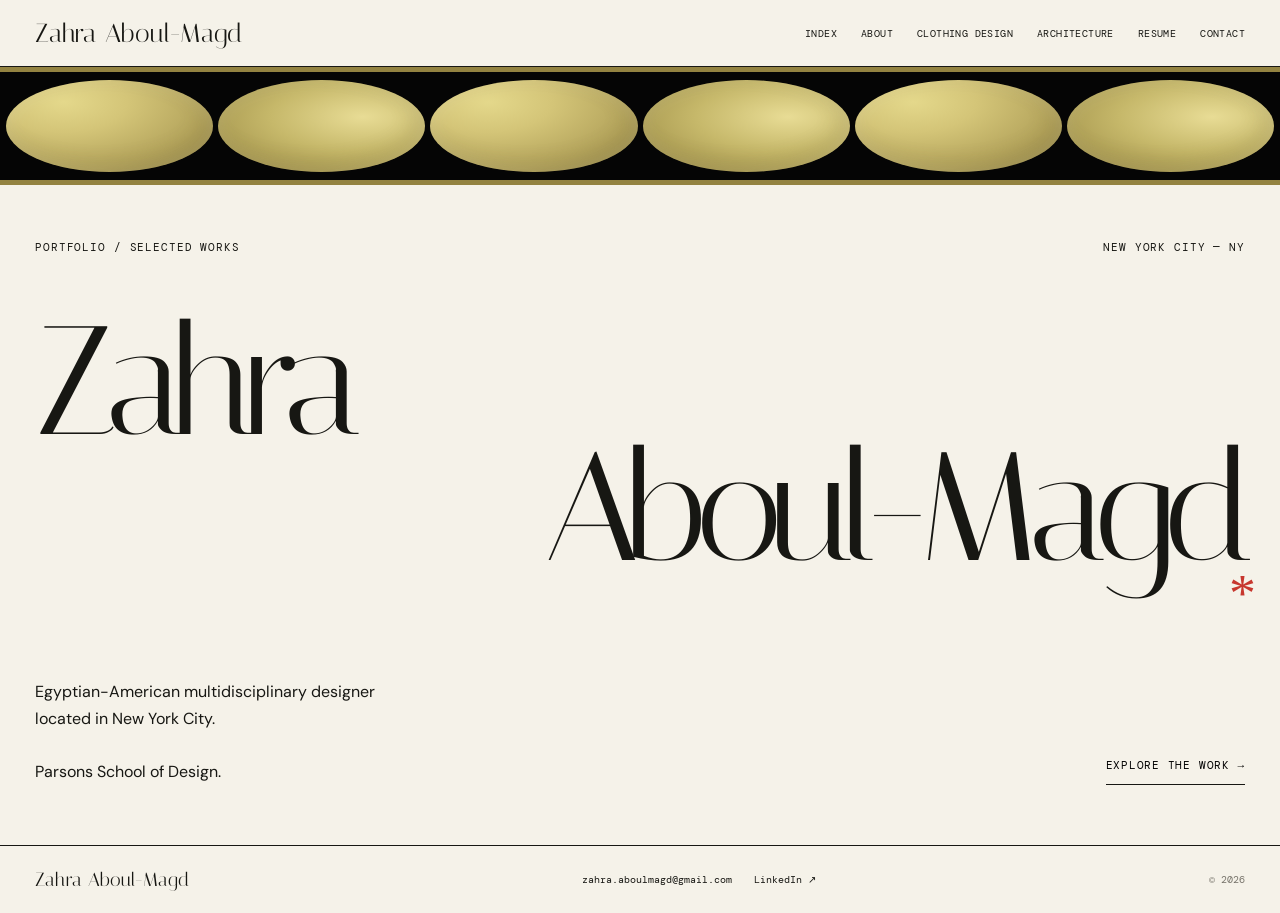
==== commit 9123b539: "Update index.html" ====
--- a/index.html
+++ b/index.html
@@ -4,23 +4,34 @@
 <head>
   <meta charset="UTF-8">
   <meta name="viewport" content="width=device-width, initial-scale=1.0">
+
   <meta name="description" content="Zahra Aboul-Magd — Egyptian-American multidisciplinary designer based in New York City.">
-  <title>Zahra Aboul-Magd — Portfolio</title>
-
-  <!-- Google Fonts -->
+
+  <title>Zahra Aboul-Magd | Portfolio</title>
+
+  <!-- GOOGLE FONTS -->
   <link rel="preconnect" href="https://fonts.googleapis.com">
   <link rel="preconnect" href="https://fonts.gstatic.com" crossorigin>
-  <link href="https://fonts.googleapis.com/css2?family=DM+Mono:wght@400;500&family=DM+Sans:wght@400;500;600;700&family=Italiana&display=swap" rel="stylesheet">
+
+  <link href="https://fonts.googleapis.com/css2?family=DM+Mono:wght@400;500&family=DM+Sans:wght@400;500;600&family=Italiana&display=swap" rel="stylesheet">
 
   <style>
+
+    /* =========================
+       GLOBAL STYLES
+    ========================= */
+
     :root {
-      --paper: #f5f2e9;
-      --white: #fffefa;
-      --ink: #181813;
-      --gold: #b5a45b;
-      --yellow: #dce436;
-      --red: #bd342a;
-      --line: #c9c5b8;
+      --cream: #f5f2e9;
+      --paper: #fffdf6;
+      --black: #171713;
+      --gold: #c8ba6c;
+      --gold-dark: #938341;
+      --yellow: #dce338;
+      --red: #c7372e;
+      --gray: #77746b;
+      --line: #c9c5b9;
+
       --serif: 'Italiana', Georgia, serif;
       --sans: 'DM Sans', Arial, sans-serif;
       --mono: 'DM Mono', monospace;
@@ -32,13 +43,13 @@
 
     html {
       scroll-behavior: smooth;
-      scroll-padding-top: 85px;
     }
 
     body {
       margin: 0;
-      background: var(--paper);
-      color: var(--ink);
+      padding: 0;
+      background: var(--cream);
+      color: var(--black);
       font-family: var(--sans);
       overflow-x: hidden;
     }
@@ -50,393 +61,514 @@
 
     button {
       font: inherit;
+      cursor: pointer;
     }
 
     button:focus-visible,
     a:focus-visible {
       outline: 2px solid var(--red);
-      outline-offset: 5px;
+      outline-offset: 4px;
     }
 
     ::selection {
       background: var(--yellow);
-      color: var(--ink);
+      color: var(--black);
     }
 
     .mono {
       font-family: var(--mono);
       font-size: 11px;
-      letter-spacing: .08em;
+      letter-spacing: 0.08em;
       text-transform: uppercase;
     }
 
-    .page-wrap {
-      width: min(100% - 72px, 1450px);
-      margin: auto;
-    }
-
-    /* NAVIGATION */
-
-    .topbar {
-      position: sticky;
-      top: 0;
-      z-index: 100;
-      background: var(--paper);
-      border-bottom: 1px solid var(--ink);
-    }
-
-    .nav-inner {
-      min-height: 68px;
-      display: flex;
-      justify-content: space-between;
-      align-items: center;
-      gap: 20px;
-    }
-
-    .logo {
-      font-family: var(--serif);
-      font-size: 25px;
-      white-space: nowrap;
-    }
-
-    .nav-links {
+    .container {
+      width: min(100% - 70px, 1450px);
+      margin: 0 auto;
+    }
+
+    /* =========================
+       HEADER
+    ========================= */
+
+    .site-header {
+      width: 100%;
+      background: var(--cream);
+      border-bottom: 1px solid var(--black);
+      position: relative;
+      z-index: 10;
+    }
+
+    .header-inner {
+      min-height: 66px;
       display: flex;
       align-items: center;
-      gap: 25px;
-    }
-
-    .nav-links a {
+      justify-content: space-between;
+      gap: 20px;
+    }
+
+    .site-logo {
+      background: none;
+      border: none;
+      padding: 0;
+      font-family: var(--serif);
+      font-size: 26px;
+      color: var(--black);
+      text-align: left;
+    }
+
+    .desktop-nav {
+      display: flex;
+      align-items: center;
+      gap: 24px;
+    }
+
+    .desktop-nav button {
+      background: transparent;
+      border: none;
+      padding: 7px 0;
       font-family: var(--mono);
       font-size: 10px;
+      letter-spacing: 0.04em;
       text-transform: uppercase;
-      letter-spacing: .05em;
-      transition: color .2s;
-    }
-
-    .nav-links a:hover {
+      color: var(--black);
+      transition: color 0.2s;
+    }
+
+    .desktop-nav button:hover,
+    .desktop-nav button.active {
       color: var(--red);
     }
 
-    .menu-toggle {
+    .mobile-menu-button {
       display: none;
+      border: 1px solid var(--black);
+      background: transparent;
+      padding: 10px 14px;
+      font-family: var(--mono);
+      font-size: 11px;
+    }
+
+    .mobile-nav {
+      display: none;
+      flex-direction: column;
+      padding: 15px 35px 25px;
+      border-top: 1px solid var(--line);
+      background: var(--cream);
+    }
+
+    .mobile-nav.open {
+      display: flex;
+    }
+
+    .mobile-nav button {
       background: none;
-      border: 1px solid var(--ink);
-      padding: 9px 12px;
-      cursor: pointer;
+      border: none;
+      border-bottom: 1px solid var(--line);
+      text-align: left;
+      padding: 17px 0;
       font-family: var(--mono);
-    }
-
-    /* DECORATIVE GOLD STRIP */
+      font-size: 12px;
+      text-transform: uppercase;
+    }
+
+    /* =========================
+       DECORATIVE GOLD STRIP
+       NO LETTERS OR WORDS
+    ========================= */
 
     .gold-strip {
       display: grid;
       grid-template-columns: repeat(6, 1fr);
+      gap: 5px;
       background: #050505;
-      border-top: 5px solid var(--gold);
-      border-bottom: 5px solid var(--gold);
-      gap: 5px;
-      padding: 10px;
+      border-top: 5px solid var(--gold-dark);
+      border-bottom: 5px solid var(--gold-dark);
+      padding: 8px 6px;
       overflow: hidden;
     }
 
     .gold-oval {
-      aspect-ratio: 2.3 / 1;
+      aspect-ratio: 2.25 / 1;
       border-radius: 50%;
       background:
-        radial-gradient(ellipse at 30% 30%,
-        #e3d58a 0%,
-        #c8b76b 45%,
-        #9b8740 100%);
+        radial-gradient(
+          ellipse at 28% 24%,
+          #e4d88b 0%,
+          #d4c578 30%,
+          #b4a45c 68%,
+          #8d7e3e 100%
+        );
+      box-shadow:
+        inset 0 0 18px #ffffff24,
+        inset -10px -8px 20px #5e511b26;
+    }
+
+    .gold-oval:nth-child(even) {
+      background:
+        radial-gradient(
+          ellipse at 70% 40%,
+          #e8dc95 0%,
+          #c6b86a 45%,
+          #94843f 100%
+        );
+    }
+
+    /* =========================
+       PAGE SYSTEM
+       ONE PAGE VISIBLE AT A TIME
+    ========================= */
+
+    .page {
+      display: none;
+      min-height: calc(100vh - 240px);
+      animation: pageAppear 0.45s ease both;
+    }
+
+    .page.active {
+      display: block;
+    }
+
+    @keyframes pageAppear {
+      from {
+        opacity: 0;
+        transform: translateY(12px);
+      }
+
+      to {
+        opacity: 1;
+        transform: translateY(0);
+      }
+    }
+
+    .page-content {
+      padding: 65px 0 95px;
+    }
+
+    .page-topline {
       display: flex;
-      align-items: center;
-      justify-content: center;
+      justify-content: space-between;
+      gap: 20px;
+      margin-bottom: 55px;
+    }
+
+    .page-title {
       font-family: var(--serif);
-      font-size: clamp(16px, 2.5vw, 40px);
-      font-style: italic;
-      color: #292719;
-      transition: transform .3s;
-    }
-
-    .gold-oval:hover {
-      transform: scale(.94);
-    }
-
-    .gold-oval:nth-child(even) {
-      font-family: var(--mono);
-      font-size: 10px;
-      letter-spacing: .12em;
-    }
-
-    /* LANDING */
-
-    .hero {
-      min-height: 76vh;
+      font-weight: 400;
+      font-size: clamp(58px, 9vw, 130px);
+      line-height: 0.95;
+      letter-spacing: -0.045em;
+      margin: 0 0 55px;
+    }
+
+    .small-divider {
+      height: 1px;
+      background: var(--black);
+      width: 100%;
+    }
+
+    /* =========================
+       LANDING PAGE
+    ========================= */
+
+    .landing-content {
+      min-height: calc(100vh - 255px);
       display: flex;
       flex-direction: column;
       justify-content: space-between;
-      padding-top: 65px;
-      padding-bottom: 35px;
-    }
-
-    .hero-top,
-    .hero-bottom {
+      padding-top: 55px;
+      padding-bottom: 45px;
+    }
+
+    .landing-top {
       display: flex;
       justify-content: space-between;
-      align-items: flex-start;
       gap: 20px;
     }
 
-    .hero-title {
-      margin: 75px 0 85px;
+    .landing-title {
       font-family: var(--serif);
+      font-size: clamp(75px, 12vw, 190px);
       font-weight: 400;
-      font-size: clamp(76px, 12vw, 205px);
-      letter-spacing: -.065em;
-      line-height: .79;
-    }
-
-    .hero-title span {
+      letter-spacing: -0.07em;
+      line-height: 0.82;
+      margin: 60px 0;
+    }
+
+    .landing-title span {
       display: block;
     }
 
-    .hero-title span:last-child {
+    .landing-title span:last-child {
       text-align: right;
     }
 
-    .hero-bottom {
+    .red-star {
+      color: var(--red);
+      font-family: Georgia, serif;
+      font-size: 0.35em;
+      vertical-align: top;
+      margin-left: 8px;
+    }
+
+    .landing-bottom {
+      display: flex;
       align-items: flex-end;
-    }
-
-    .hero-description {
-      max-width: 330px;
+      justify-content: space-between;
+      gap: 35px;
+    }
+
+    .landing-description {
+      max-width: 360px;
       font-size: 16px;
-      line-height: 1.5;
-    }
-
-    .scroll-note {
+      line-height: 1.65;
+    }
+
+    .text-button {
+      background: transparent;
+      border: none;
+      border-bottom: 1px solid var(--black);
+      padding: 12px 0;
       font-family: var(--mono);
       font-size: 11px;
-    }
-
-    .asterisk {
+      letter-spacing: 0.07em;
+      text-transform: uppercase;
+      transition: color 0.2s;
+    }
+
+    .text-button:hover {
       color: var(--red);
-      font-size: 28px;
-    }
-
-    /* SECTION STYLING */
-
-    .section {
-      padding: 110px 0;
-      border-top: 1px solid var(--ink);
-    }
-
-    .section-label {
-      display: flex;
-      justify-content: space-between;
+    }
+
+    /* =========================
+       TABLE OF CONTENTS
+    ========================= */
+
+    .contents-layout {
+      display: grid;
+      grid-template-columns: 0.8fr 1.2fr;
+      gap: 8%;
+      align-items: start;
+    }
+
+    .contents-heading {
+      font-family: var(--serif);
+      font-size: clamp(65px, 8vw, 120px);
+      font-weight: 400;
+      line-height: 0.92;
+      letter-spacing: -0.05em;
+      margin: 0;
+    }
+
+    .contents-list {
+      border-top: 1px solid var(--black);
+    }
+
+    .contents-item {
+      width: 100%;
+      display: grid;
+      grid-template-columns: 45px 1fr 30px;
+      gap: 15px;
       align-items: center;
-      margin-bottom: 55px;
-    }
-
-    .section-heading {
-      font-family: var(--serif);
-      font-size: clamp(52px, 8vw, 115px);
-      line-height: 1;
-      font-weight: 400;
-      letter-spacing: -.04em;
-      margin: 0 0 45px;
-    }
-
-    /* TABLE OF CONTENTS */
-
-    .toc {
-      background: var(--white);
-    }
-
-    .toc-list {
-      border-top: 1px solid var(--ink);
-    }
-
-    .toc-item {
-      display: grid;
-      grid-template-columns: 70px 1fr 40px;
-      align-items: center;
-      padding: 25px 10px;
+      background: transparent;
+      border: none;
       border-bottom: 1px solid var(--line);
-      transition: background .25s, padding .25s;
-    }
-
-    .toc-item:hover {
+      text-align: left;
+      padding: 24px 10px;
+      color: var(--black);
+      transition:
+        background 0.25s,
+        padding 0.25s;
+    }
+
+    .contents-item:hover {
       background: var(--yellow);
       padding-left: 22px;
     }
 
-    .toc-number {
+    .contents-number {
       font-family: var(--mono);
-      font-size: 12px;
-    }
-
-    .toc-name {
+      font-size: 11px;
+    }
+
+    .contents-name {
       font-family: var(--serif);
-      font-size: clamp(32px, 5vw, 65px);
-    }
-
-    .toc-arrow {
-      font-size: 25px;
+      font-size: clamp(34px, 4vw, 62px);
+      line-height: 1;
+    }
+
+    .contents-arrow {
+      font-size: 24px;
       text-align: right;
     }
 
-    /* ABOUT */
+    /* =========================
+       ABOUT PAGE
+    ========================= */
 
     .about-layout {
       display: grid;
       grid-template-columns: 1fr 1fr;
       gap: 9%;
-      align-items: start;
-    }
-
-    .about-large {
+    }
+
+    .about-statement {
       font-family: var(--serif);
-      font-size: clamp(35px, 4.5vw, 67px);
-      line-height: 1.1;
+      font-size: clamp(39px, 5vw, 72px);
+      line-height: 1.08;
       margin: 0;
     }
 
-    .about-copy {
+    .about-text {
+      max-width: 480px;
       font-size: 17px;
-      line-height: 1.8;
-      max-width: 450px;
+      line-height: 1.85;
     }
 
     .about-details {
-      margin-top: 45px;
-      padding-top: 20px;
+      margin-top: 40px;
       border-top: 1px solid var(--line);
+    }
+
+    .detail-row {
       display: grid;
-      grid-template-columns: 110px 1fr;
+      grid-template-columns: 120px 1fr;
       gap: 15px;
-    }
-
-    .quote-section {
+      padding: 18px 0;
+      border-bottom: 1px solid var(--line);
+    }
+
+    .detail-row span:last-child {
+      font-size: 14px;
+    }
+
+    .quote-box {
       background: var(--yellow);
-      padding: 95px 0;
+      margin-top: 95px;
+      padding: 65px 55px;
     }
 
     .quote-text {
-      max-width: 1100px;
-      margin: 0;
+      max-width: 1050px;
       font-family: var(--serif);
-      font-size: clamp(35px, 5.8vw, 82px);
-      line-height: 1.14;
-      letter-spacing: -.025em;
+      font-size: clamp(35px, 5.5vw, 78px);
+      line-height: 1.13;
+      letter-spacing: -0.025em;
+      margin: 30px 0;
     }
 
     .quote-author {
+      text-align: right;
       margin-top: 35px;
-      text-align: right;
-    }
-
-    /* PROJECTS */
+    }
+
+    /* =========================
+       PROJECTS
+    ========================= */
 
     .project {
-      margin-bottom: 105px;
+      margin-bottom: 95px;
     }
 
     .project:last-child {
       margin-bottom: 0;
     }
 
-    .project-header {
+    .project-heading {
       display: flex;
       align-items: baseline;
       justify-content: space-between;
       gap: 20px;
-      border-bottom: 1px solid var(--ink);
-      padding-bottom: 15px;
+      border-bottom: 1px solid var(--black);
+      padding-bottom: 18px;
       margin-bottom: 25px;
     }
 
     .project-title {
       font-family: var(--serif);
-      font-size: clamp(34px, 5vw, 75px);
+      font-size: clamp(38px, 5vw, 75px);
       font-weight: 400;
       margin: 0;
     }
 
-    .project-type {
-      white-space: nowrap;
-    }
-
-    .project-visual {
-      min-height: 420px;
+    .project-art {
+      width: 100%;
+      min-height: 430px;
       position: relative;
       overflow: hidden;
     }
 
-    .project-caption {
+    .project-info {
       display: flex;
       justify-content: space-between;
-      gap: 30px;
-      padding-top: 20px;
-    }
-
-    .project-caption p {
+      gap: 40px;
+      margin-top: 22px;
+    }
+
+    .project-info p {
+      max-width: 540px;
+      font-size: 15px;
+      line-height: 1.8;
       margin: 0;
-      max-width: 530px;
-      line-height: 1.7;
-      font-size: 15px;
-    }
-
-    /* ARMOR: EDITORIAL COLLAGE */
+    }
+
+    .art-note {
+      font-family: var(--mono);
+      font-size: 10px;
+      text-transform: uppercase;
+      letter-spacing: 0.06em;
+    }
+
+    /* ARMOR ARTWORK */
 
     .armor-art {
-      background: #e7e2d5;
       display: grid;
-      grid-template-columns: 1fr 1fr 1fr;
+      grid-template-columns: repeat(3, 1fr);
       gap: 12px;
-      padding: 28px;
-      align-items: stretch;
+      background: #e9e3d6;
+      padding: 25px;
     }
 
     .armor-panel {
       position: relative;
-      min-height: 370px;
-      background: #d1c8b3;
+      background: #d1c7b3;
+      min-height: 380px;
       overflow: hidden;
     }
 
     .armor-panel:nth-child(2) {
-      background: #bdb29a;
+      background: #bfb39b;
     }
 
     .armor-panel:nth-child(3) {
-      background: #e0d6c1;
+      background: #ded4c0;
     }
 
     .armor-shape {
       position: absolute;
-      width: 60%;
-      height: 72%;
-      left: 20%;
-      top: 12%;
-      border: 2px solid #26251f;
-      border-radius: 48% 48% 25% 25%;
+      width: 58%;
+      height: 70%;
+      top: 14%;
+      left: 21%;
+      border: 2px solid #272720;
+      border-radius: 50% 50% 28% 28%;
       transform: rotate(-8deg);
     }
 
-    .armor-shape::before {
+    .armor-shape::after {
       content: "";
       position: absolute;
       width: 85%;
-      height: 42%;
-      top: 22%;
+      height: 40%;
+      top: 25%;
       left: 7%;
-      border: 1px solid #26251f;
+      border: 1px solid #272720;
       border-radius: 50%;
       transform: rotate(25deg);
     }
 
     .armor-panel:nth-child(2) .armor-shape {
-      border-radius: 70% 20% 55% 20%;
+      border-radius: 70% 25% 60% 20%;
       transform: rotate(18deg);
       background: repeating-linear-gradient(
         135deg,
@@ -450,47 +582,43 @@
       transform: rotate(-18deg);
     }
 
-    .art-index {
-      position: absolute;
-      left: 15px;
-      bottom: 15px;
-      font-family: var(--mono);
-      font-size: 10px;
-      z-index: 2;
-    }
-
-    .art-note {
+    .panel-label {
       position: absolute;
       top: 15px;
       left: 15px;
-      font-family: var(--mono);
-      font-size: 10px;
       z-index: 2;
     }
 
-    /* SHOULDER PADS */
+    .panel-bottom {
+      position: absolute;
+      bottom: 15px;
+      left: 15px;
+      z-index: 2;
+    }
+
+    /* SHOULDER PADS ARTWORK */
 
     .shoulder-art {
-      background: #d9d6cf;
       display: grid;
       grid-template-columns: 1fr 1fr;
       gap: 20px;
-      padding: 35px;
-    }
-
-    .shoulder-study {
-      background: #efede7;
+      background: #d9d6cf;
+      padding: 30px;
+    }
+
+    .shoulder-panel {
+      min-height: 380px;
       position: relative;
-      min-height: 380px;
       display: flex;
       align-items: center;
       justify-content: center;
       overflow: hidden;
+      background: #efede7;
     }
 
     .shoulder-shape {
       width: 62%;
-      aspect-ratio: 1 / 1;
+      aspect-ratio: 1;
       background: radial-gradient(
         ellipse at 30% 25%,
         #a4a49e,
@@ -503,12 +631,12 @@
       box-shadow: 20px 25px 35px #0003;
     }
 
-    .shoulder-study:nth-child(2) .shoulder-shape {
+    .shoulder-panel:nth-child(2) .shoulder-shape {
       border-radius: 25% 70% 30% 65%;
       transform: rotate(30deg);
     }
 
-    /* ARCHITECTURE */
+    /* ARCHITECTURE ARTWORK */
 
     .architecture-art {
       background-color: #ede9dd;
@@ -516,30 +644,30 @@
         linear-gradient(#b5b0a255 1px, transparent 1px),
         linear-gradient(90deg, #b5b0a255 1px, transparent 1px);
       background-size: 25px 25px;
-      padding: 45px;
+      padding: 55px;
       display: flex;
       align-items: center;
       justify-content: center;
     }
 
     .building {
-      width: min(100%, 680px);
+      position: relative;
+      width: min(100%, 700px);
       height: 340px;
       border: 3px solid #272a25;
       background: #8e998d;
       display: grid;
       grid-template-columns: repeat(5, 1fr);
-      grid-template-rows: 1fr 1fr;
+      grid-template-rows: repeat(2, 1fr);
       gap: 8px;
       padding: 18px;
       box-shadow: 20px 20px 0 #b9b5a9;
+    }
+
+    .window {
       position: relative;
-    }
-
-    .window {
       background: #34443e;
       border: 5px solid #c5c6b9;
-      position: relative;
     }
 
     .window::after {
@@ -554,14 +682,6 @@
     .window:nth-child(3),
     .window:nth-child(8) {
       background: #d3c5a6;
-    }
-
-    .building-label {
-      position: absolute;
-      bottom: -37px;
-      right: 0;
-      font-family: var(--mono);
-      font-size: 10px;
     }
 
     .red-marker {
@@ -574,80 +694,101 @@
       pointer-events: none;
     }
 
+    .architecture-label {
+      position: absolute;
+      right: 0;
+      bottom: -40px;
+    }
+
     .placeholder-note {
-      margin-top: 12px;
-      color: #65645d;
+      margin-top: 16px;
+      color: var(--gray);
       font-family: var(--mono);
       font-size: 10px;
-      line-height: 1.7;
-    }
-
-    /* RESUME */
-
-    .resume-section {
-      background: #eee9da;
-    }
+      line-height: 1.8;
+    }
+
+    /* =========================
+       RESUME PAGE
+    ========================= */
 
     .resume-layout {
       display: grid;
-      grid-template-columns: 1fr 1.5fr;
-      gap: 12%;
+      grid-template-columns: 0.85fr 1.15fr;
+      gap: 10%;
     }
 
     .resume-name {
       font-family: var(--serif);
-      font-size: clamp(42px, 5vw, 75px);
-      line-height: 1;
-      margin: 0 0 25px;
+      font-size: clamp(55px, 7vw, 100px);
+      font-weight: 400;
+      line-height: 0.95;
+      letter-spacing: -0.04em;
+      margin: 0 0 30px;
     }
 
     .resume-block {
-      border-top: 1px solid var(--ink);
-      padding: 20px 0 40px;
+      border-top: 1px solid var(--black);
+      padding: 22px 0 40px;
     }
 
     .resume-block h3 {
       font-family: var(--mono);
-      font-size: 12px;
+      font-size: 11px;
       text-transform: uppercase;
-      letter-spacing: .08em;
-      margin: 0 0 20px;
+      letter-spacing: 0.08em;
+      margin: 0 0 22px;
     }
 
     .resume-block h4 {
-      font-size: 21px;
+      font-size: 22px;
       font-weight: 500;
-      margin: 0 0 8px;
+      margin: 0 0 10px;
     }
 
     .resume-block p {
-      font-size: 14px;
-      line-height: 1.7;
+      font-size: 15px;
+      line-height: 1.8;
       margin: 0;
     }
 
-    .resume-note {
-      margin-top: 35px;
+    .resume-side-note {
       font-family: var(--mono);
       font-size: 11px;
-      color: #666258;
       line-height: 1.8;
-    }
-
-    /* CONTACT */
-
-    .contact-section {
-      background: var(--ink);
-      color: var(--paper);
-      padding: 110px 0 35px;
-    }
-
-    .contact-intro {
+      color: var(--gray);
+      margin-top: 45px;
+      max-width: 300px;
+    }
+
+    /* =========================
+       CONTACT PAGE
+    ========================= */
+
+    .contact-page {
+      background: var(--black);
+      color: var(--cream);
+    }
+
+    .contact-content {
+      min-height: calc(100vh - 255px);
+      display: flex;
+      flex-direction: column;
+      justify-content: center;
+      padding: 75px 0;
+    }
+
+    .contact-heading {
       font-family: var(--serif);
-      font-size: clamp(55px, 10vw, 150px);
-      line-height: .95;
-      letter-spacing: -.04em;
-      margin: 30px 0 75px;
+      font-size: clamp(65px, 10vw, 155px);
+      font-weight: 400;
+      line-height: 0.95;
+      letter-spacing: -0.045em;
+      margin: 45px 0 80px;
+    }
+
+    .contact-heading em {
+      font-weight: 400;
     }
 
     .contact-links {
@@ -656,85 +797,111 @@
 
     .contact-link {
       display: flex;
+      align-items: center;
       justify-content: space-between;
-      align-items: center;
       gap: 20px;
-      padding: 24px 0;
+      padding: 26px 0;
       border-bottom: 1px solid #77766d;
-      font-size: clamp(16px, 2.5vw, 30px);
+      font-size: clamp(18px, 3vw, 32px);
       overflow-wrap: anywhere;
-      transition: color .2s;
+      transition: color 0.2s;
     }
 
     .contact-link:hover {
       color: var(--yellow);
     }
 
-    .footer {
+    /* =========================
+       BACK / NEXT NAVIGATION
+    ========================= */
+
+    .page-navigation {
       display: flex;
+      align-items: center;
       justify-content: space-between;
       gap: 20px;
-      margin-top: 100px;
-      padding-top: 20px;
-      border-top: 1px solid #77766d;
-    }
-
-    .back-top {
-      cursor: pointer;
-    }
-
-    /* SCROLL ANIMATIONS */
-
-    .reveal {
-      opacity: 0;
-      transform: translateY(24px);
-      transition: opacity .7s ease, transform .7s ease;
-    }
-
-    .reveal.visible {
-      opacity: 1;
-      transform: translateY(0);
-    }
-
-    /* MOBILE */
-
-    @media (max-width: 800px) {
-      .page-wrap {
+      border-top: 1px solid var(--line);
+      padding-top: 25px;
+      margin-top: 85px;
+    }
+
+    .page-navigation button {
+      background: transparent;
+      border: none;
+      font-family: var(--mono);
+      font-size: 11px;
+      text-transform: uppercase;
+      letter-spacing: 0.06em;
+      padding: 10px 0;
+    }
+
+    .page-navigation button:hover {
+      color: var(--red);
+    }
+
+    /* =========================
+       FOOTER ON EVERY PAGE
+    ========================= */
+
+    .site-footer {
+      background: var(--cream);
+      border-top: 1px solid var(--black);
+      padding: 22px 0;
+    }
+
+    .footer-inner {
+      display: flex;
+      align-items: center;
+      justify-content: space-between;
+      gap: 20px;
+      flex-wrap: wrap;
+    }
+
+    .footer-name {
+      font-family: var(--serif);
+      font-size: 19px;
+    }
+
+    .footer-contact {
+      display: flex;
+      align-items: center;
+      flex-wrap: wrap;
+      gap: 22px;
+    }
+
+    .footer-contact a {
+      font-family: var(--mono);
+      font-size: 10px;
+      overflow-wrap: anywhere;
+      transition: color 0.2s;
+    }
+
+    .footer-contact a:hover {
+      color: var(--red);
+    }
+
+    .footer-year {
+      font-family: var(--mono);
+      font-size: 10px;
+      color: var(--gray);
+    }
+
+    /* =========================
+       RESPONSIVE DESIGN
+    ========================= */
+
+    @media (max-width: 900px) {
+
+      .container {
         width: min(100% - 36px, 1450px);
       }
 
-      .nav-inner {
-        min-height: 60px;
-      }
-
-      .logo {
-        font-size: 20px;
-      }
-
-      .menu-toggle {
+      .desktop-nav {
+        display: none;
+      }
+
+      .mobile-menu-button {
         display: block;
-      }
-
-      .nav-links {
-        display: none;
-        position: absolute;
-        top: 60px;
-        left: 0;
-        right: 0;
-        background: var(--paper);
-        border-bottom: 1px solid var(--ink);
-        padding: 25px 18px;
-        flex-direction: column;
-        align-items: flex-start;
-        gap: 22px;
-      }
-
-      .nav-links.open {
-        display: flex;
-      }
-
-      .nav-links a {
-        font-size: 13px;
       }
 
       .gold-strip {
@@ -745,49 +912,36 @@
         display: none;
       }
 
-      .hero {
-        min-height: 65vh;
-        padding-top: 35px;
-      }
-
-      .hero-title {
-        font-size: clamp(60px, 13vw, 110px);
-        margin: 75px 0;
-      }
-
-      .hero-bottom {
-        align-items: flex-start;
-        flex-direction: column;
-      }
-
-      .section {
-        padding: 70px 0;
-      }
-
+      .landing-title {
+        font-size: clamp(60px, 12vw, 115px);
+      }
+
+      .contents-layout,
       .about-layout,
       .resume-layout {
         grid-template-columns: 1fr;
-        gap: 35px;
-      }
-
-      .toc-item {
-        grid-template-columns: 40px 1fr 25px;
-        padding: 20px 5px;
-      }
-
-      .project-header {
-        flex-direction: column;
-        align-items: flex-start;
-        gap: 8px;
-      }
-
-      .project-visual {
-        min-height: 300px;
+        gap: 45px;
+      }
+
+      .contents-heading {
+        font-size: 75px;
+      }
+
+      .page-content {
+        padding: 45px 0 70px;
+      }
+
+      .page-topline {
+        margin-bottom: 45px;
+      }
+
+      .project-art {
+        min-height: 320px;
       }
 
       .armor-art {
         padding: 12px;
-        gap: 6px;
+        gap: 7px;
       }
 
       .armor-panel {
@@ -799,17 +953,136 @@
         gap: 10px;
       }
 
-      .shoulder-study {
-        min-height: 260px;
+      .shoulder-panel {
+        min-height: 280px;
       }
 
       .architecture-art {
-        padding: 30px 20px 55px;
+        padding: 40px 20px 65px;
       }
 
       .building {
-        height: 210px;
-        padding: 8px;
+        height: 250px;
+        padding: 10px;
+        gap: 5px;
+      }
+
+      .red-marker {
+        width: 70px;
+        height: 115px;
+        top: 40px;
+        right: 35px;
+      }
+
+      .quote-box {
+        padding: 45px 30px;
+      }
+
+      .project-info {
+        flex-direction: column;
+        gap: 12px;
+      }
+
+      .contact-heading {
+        font-size: clamp(60px, 10vw, 100px);
+      }
+
+    }
+
+    @media (max-width: 520px) {
+
+      .header-inner {
+        min-height: 60px;
+      }
+
+      .site-logo {
+        font-size: 21px;
+      }
+
+      .landing-content {
+        min-height: calc(100svh - 220px);
+        padding-top: 35px;
+      }
+
+      .landing-top {
+        font-size: 9px;
+      }
+
+      .landing-title {
+        font-size: 12.8vw;
+        margin: 65px 0;
+      }
+
+      .landing-bottom {
+        flex-direction: column;
+        align-items: flex-start;
+        gap: 25px;
+      }
+
+      .landing-description {
+        font-size: 14px;
+      }
+
+      .page-title {
+        font-size: 57px;
+      }
+
+      .contents-heading {
+        font-size: 65px;
+      }
+
+      .contents-item {
+        grid-template-columns: 30px 1fr 22px;
+        gap: 8px;
+        padding: 22px 5px;
+      }
+
+      .contents-name {
+        font-size: 36px;
+      }
+
+      .contents-arrow {
+        font-size: 19px;
+      }
+
+      .about-statement {
+        font-size: 43px;
+      }
+
+      .about-text {
+        font-size: 15px;
+      }
+
+      .quote-box {
+        margin-top: 65px;
+        padding: 35px 22px;
+      }
+
+      .quote-text {
+        font-size: 36px;
+      }
+
+      .project-heading {
+        flex-direction: column;
+        align-items: flex-start;
+        gap: 10px;
+      }
+
+      .project-title {
+        font-size: 44px;
+      }
+
+      .armor-panel {
+        min-height: 230px;
+      }
+
+      .shoulder-panel {
+        min-height: 210px;
+      }
+
+      .building {
+        height: 185px;
+        padding: 7px;
         gap: 4px;
       }
 
@@ -818,370 +1091,662 @@
       }
 
       .red-marker {
-        width: 60px;
-        height: 100px;
-        top: 35px;
-        right: 25px;
-      }
-
-      .project-caption {
+        width: 50px;
+        height: 80px;
+        top: 30px;
+        right: 20px;
+      }
+
+      .resume-name {
+        font-size: 70px;
+      }
+
+      .contact-heading {
+        font-size: 14vw;
+      }
+
+      .contact-link {
+        font-size: 17px;
+      }
+
+      .footer-inner {
         flex-direction: column;
-        gap: 10px;
-      }
-
-      .quote-section {
-        padding: 65px 0;
-      }
-
-      .contact-section {
-        padding-top: 75px;
-      }
-
-      .footer {
-        flex-wrap: wrap;
-        margin-top: 65px;
-      }
-    }
-
-    @media (max-width: 420px) {
-      .hero-title {
-        font-size: 13vw;
-      }
-
-      .hero-top {
-        font-size: 9px;
-      }
-
-      .armor-panel {
-        min-height: 240px;
-      }
-
-      .shoulder-study {
-        min-height: 210px;
-      }
-
-      .art-note {
-        font-size: 8px;
-      }
+        align-items: flex-start;
+        gap: 12px;
+      }
+
+      .footer-contact {
+        gap: 12px;
+      }
+
+      .page-navigation {
+        margin-top: 60px;
+      }
+
     }
 
     @media (prefers-reduced-motion: reduce) {
+
       *,
       *::before,
       *::after {
+        animation-duration: 0.01ms !important;
+        transition-duration: 0.01ms !important;
         scroll-behavior: auto !important;
-        transition-duration: .01ms !important;
-        animation-duration: .01ms !important;
-      }
-
-      .reveal {
-        opacity: 1;
-        transform: none;
-      }
-    }
+      }
+
+    }
+
   </style>
 </head>
 
-<body id="top">
-
-  <!-- NAVIGATION -->
-  <header class="topbar">
-    <nav class="nav-inner page-wrap" aria-label="Main navigation">
-      <a href="#top" class="logo">Zahra Aboul-Magd</a>
+<body>
+
+  <!-- =========================
+       SITE HEADER
+  ========================= -->
+
+  <header class="site-header">
+
+    <div class="header-inner container">
 
       <button
-        class="menu-toggle"
+        class="site-logo"
+        type="button"
+        data-page="home"
+      >
+        Zahra Aboul-Magd
+      </button>
+
+      <nav class="desktop-nav" aria-label="Main navigation">
+
+        <button data-page="contents">Index</button>
+        <button data-page="about">About</button>
+        <button data-page="clothing">Clothing Design</button>
+        <button data-page="architecture">Architecture</button>
+        <button data-page="resume">Resume</button>
+        <button data-page="contact">Contact</button>
+
+      </nav>
+
+      <button
+        class="mobile-menu-button"
         id="menuToggle"
         type="button"
-        aria-label="Open navigation menu"
         aria-expanded="false"
-        aria-controls="navLinks"
+        aria-controls="mobileNav"
       >
         MENU +
       </button>
 
-      <div class="nav-links" id="navLinks">
-        <a href="#contents">Index</a>
-        <a href="#about">About</a>
-        <a href="#clothing">Clothing Design</a>
-        <a href="#architecture">Architecture</a>
-        <a href="#resume">Resume</a>
-        <a href="#contact">Contact</a>
+    </div>
+
+    <nav
+      class="mobile-nav"
+      id="mobileNav"
+      aria-label="Mobile navigation"
+    >
+
+      <button data-page="home">Home</button>
+      <button data-page="contents">Index</button>
+      <button data-page="about">About</button>
+      <button data-page="clothing">Clothing Design</button>
+      <button data-page="architecture">Architecture</button>
+      <button data-page="resume">Resume</button>
+      <button data-page="contact">Contact</button>
+
+    </nav>
+
+  </header>
+
+  <!-- =========================
+       EMPTY GOLD OVALS
+  ========================= -->
+
+  <div class="gold-strip" aria-hidden="true">
+
+    <div class="gold-oval"></div>
+    <div class="gold-oval"></div>
+    <div class="gold-oval"></div>
+    <div class="gold-oval"></div>
+    <div class="gold-oval"></div>
+    <div class="gold-oval"></div>
+
+  </div>
+
+  <main id="mainContent">
+
+    <!-- =========================
+         HOME PAGE
+    ========================= -->
+
+    <section
+      class="page active"
+      id="home"
+      aria-labelledby="homeTitle"
+    >
+
+      <div class="container landing-content">
+
+        <div class="landing-top mono">
+
+          <span>Portfolio / Selected Works</span>
+
+          <span>New York City — NY</span>
+
+        </div>
+
+        <h1 class="landing-title" id="homeTitle">
+
+          <span>Zahra</span>
+
+          <span>
+            Aboul-Magd<span class="red-star">*</span>
+          </span>
+
+        </h1>
+
+        <div class="landing-bottom">
+
+          <div class="landing-description">
+
+            Egyptian-American multidisciplinary designer
+            located in New York City.
+
+            <br><br>
+
+            Parsons School of Design.
+
+          </div>
+
+          <button
+            class="text-button"
+            data-page="contents"
+          >
+            Explore the Work →
+          </button>
+
+        </div>
+
       </div>
-    </nav>
-  </header>
-
-  <!-- GOLD DECORATIVE STRIP -->
-  <div class="gold-strip" aria-hidden="true">
-    <div class="gold-oval">Z</div>
-    <div class="gold-oval">DESIGN</div>
-    <div class="gold-oval">A</div>
-    <div class="gold-oval">OBJECTS</div>
-    <div class="gold-oval">M</div>
-    <div class="gold-oval">STUDIES</div>
-  </div>
-
-  <main>
-
-    <!-- LANDING PAGE -->
-    <section class="hero page-wrap" aria-labelledby="heroTitle">
-      <div class="hero-top mono">
-        <span>Portfolio / Selected Works</span>
-        <span>New York City — NY</span>
+
+    </section>
+
+    <!-- =========================
+         TABLE OF CONTENTS PAGE
+    ========================= -->
+
+    <section
+      class="page"
+      id="contents"
+      aria-labelledby="contentsTitle"
+      hidden
+    >
+
+      <div class="container page-content">
+
+        <div class="page-topline mono">
+
+          <span>Portfolio / Index</span>
+
+          <span>00 — 05</span>
+
+        </div>
+
+        <div class="contents-layout">
+
+          <h1 class="contents-heading" id="contentsTitle">
+
+            Table of<br>
+            Contents
+
+          </h1>
+
+          <div class="contents-list">
+
+            <button class="contents-item" data-page="about">
+
+              <span class="contents-number">01</span>
+
+              <span class="contents-name">About</span>
+
+              <span class="contents-arrow">↗</span>
+
+            </button>
+
+            <button class="contents-item" data-page="clothing">
+
+              <span class="contents-number">02</span>
+
+              <span class="contents-name">Clothing Design</span>
+
+              <span class="contents-arrow">↗</span>
+
+            </button>
+
+            <button class="contents-item" data-page="architecture">
+
+              <span class="contents-number">03</span>
+
+              <span class="contents-name">Architecture</span>
+
+              <span class="contents-arrow">↗</span>
+
+            </button>
+
+            <button class="contents-item" data-page="resume">
+
+              <span class="contents-number">04</span>
+
+              <span class="contents-name">Resume</span>
+
+              <span class="contents-arrow">↗</span>
+
+            </button>
+
+            <button class="contents-item" data-page="contact">
+
+              <span class="contents-number">05</span>
+
+              <span class="contents-name">Contact</span>
+
+              <span class="contents-arrow">↗</span>
+
+            </button>
+
+          </div>
+
+        </div>
+
+        <div class="page-navigation">
+
+          <button data-page="home">← Home</button>
+
+          <button data-page="about">Next: About →</button>
+
+        </div>
+
       </div>
 
-      <h1 class="hero-title" id="heroTitle">
-        <span>Zahra</span>
-        <span>Aboul-Magd<span class="asterisk">*</span></span>
-      </h1>
-
-      <div class="hero-bottom">
-        <div class="hero-description">
-          Egyptian-American multidisciplinary designer
-          based in New York City.
-          <br><br>
-          Parsons School of Design.
+    </section>
+
+    <!-- =========================
+         ABOUT PAGE
+    ========================= -->
+
+    <section
+      class="page"
+      id="about"
+      aria-labelledby="aboutTitle"
+      hidden
+    >
+
+      <div class="container page-content">
+
+        <div class="page-topline mono">
+
+          <span>01 / About</span>
+
+          <span>Introduction</span>
+
         </div>
 
-        <a class="scroll-note" href="#contents">
-          EXPLORE THE WORK ↓
-        </a>
-      </div>
-    </section>
-
-    <!-- TABLE OF CONTENTS -->
-    <section class="section toc" id="contents">
-      <div class="page-wrap">
-        <div class="section-label mono">
-          <span>Index / Navigation</span>
-          <span>00 — 05</span>
-        </div>
-
-        <h2 class="section-heading">Table of Contents</h2>
-
-        <div class="toc-list">
-          <a href="#about" class="toc-item">
-            <span class="toc-number">01</span>
-            <span class="toc-name">About</span>
-            <span class="toc-arrow">↗</span>
-          </a>
-
-          <a href="#clothing" class="toc-item">
-            <span class="toc-number">02</span>
-            <span class="toc-name">Clothing Design</span>
-            <span class="toc-arrow">↗</span>
-          </a>
-
-          <a href="#architecture" class="toc-item">
-            <span class="toc-number">03</span>
-            <span class="toc-name">Architecture</span>
-            <span class="toc-arrow">↗</span>
-          </a>
-
-          <a href="#resume" class="toc-item">
-            <span class="toc-number">04</span>
-            <span class="toc-name">Resume</span>
-            <span class="toc-arrow">↗</span>
-          </a>
-
-          <a href="#contact" class="toc-item">
-            <span class="toc-number">05</span>
-            <span class="toc-name">Contact</span>
-            <span class="toc-arrow">↗</span>
-          </a>
-        </div>
-      </div>
-    </section>
-
-    <!-- ABOUT -->
-    <section class="section" id="about">
-      <div class="page-wrap">
-        <div class="section-label mono">
-          <span>01 / About</span>
-          <span>Introduction</span>
-        </div>
+        <h1 class="page-title" id="aboutTitle">About</h1>
 
         <div class="about-layout">
-          <h2 class="about-large reveal">
-            Design as a way of questioning the world around us.
+
+          <h2 class="about-statement">
+
+            Design as a way of questioning
+            the world around us.
+
           </h2>
 
-          <div class="reveal">
-            <p class="about-copy">
+          <div>
+
+            <p class="about-text">
+
               I'm Zahra Aboul-Magd, an Egyptian-American
-              multidisciplinary designer located in New York City.
+              multidisciplinary designer located in
+              New York City.
+
             </p>
 
-            <p class="about-copy">
+            <p class="about-text">
+
               My creative practice moves between clothing,
               objects, spatial exploration, and experimentation.
+
               This portfolio brings together selected projects
               across different design disciplines.
+
             </p>
 
             <div class="about-details">
-              <span class="mono">Education</span>
-              <span>Parsons School of Design</span>
-
-              <span class="mono">Location</span>
-              <span>New York City, NY</span>
-
-              <span class="mono">Practice</span>
-              <span>Multidisciplinary Design</span>
+
+              <div class="detail-row">
+
+                <span class="mono">Education</span>
+
+                <span>Parsons School of Design</span>
+
+              </div>
+
+              <div class="detail-row">
+
+                <span class="mono">Location</span>
+
+                <span>New York City, NY</span>
+
+              </div>
+
+              <div class="detail-row">
+
+                <span class="mono">Practice</span>
+
+                <span>Multidisciplinary Design</span>
+
+              </div>
+
             </div>
+
           </div>
+
         </div>
+
+        <div class="quote-box">
+
+          <div class="mono">
+            A Thought to Design By
+          </div>
+
+          <blockquote class="quote-text">
+
+            “The Ultimate hidden truth of the world
+            is that it is something that we make
+            and could just as easily make differently”
+
+          </blockquote>
+
+          <div class="quote-author mono">
+
+            — David Graeber
+
+          </div>
+
+        </div>
+
+        <div class="page-navigation">
+
+          <button data-page="contents">← Index</button>
+
+          <button data-page="clothing">
+            Next: Clothing Design →
+          </button>
+
+        </div>
+
       </div>
+
     </section>
 
-    <!-- QUOTE -->
-    <section class="quote-section">
-      <div class="page-wrap reveal">
-        <div class="mono" style="margin-bottom:35px;">
-          A thought to design by
+    <!-- =========================
+         CLOTHING DESIGN PAGE
+    ========================= -->
+
+    <section
+      class="page"
+      id="clothing"
+      aria-labelledby="clothingTitle"
+      hidden
+    >
+
+      <div class="container page-content">
+
+        <div class="page-topline mono">
+
+          <span>02 / Selected Works</span>
+
+          <span>Clothing Design</span>
+
         </div>
 
-        <blockquote class="quote-text">
-          “The Ultimate hidden truth of the world is that
-          it is something that we make and could just as
-          easily make differently”
-        </blockquote>
-
-        <div class="quote-author mono">
-          — David Graeber
+        <h1 class="page-title" id="clothingTitle">
+          Clothing Design
+        </h1>
+
+        <!-- ARMOR PROJECT -->
+
+        <article class="project">
+
+          <div class="project-heading">
+
+            <h2 class="project-title">
+              Armor as Everyday Fashion
+            </h2>
+
+            <span class="mono">Study 001</span>
+
+          </div>
+
+          <div
+            class="project-art armor-art"
+            role="img"
+            aria-label="Three conceptual armor silhouette illustrations"
+          >
+
+            <div class="armor-panel">
+
+              <span class="panel-label art-note">
+                Form / 01
+              </span>
+
+              <div class="armor-shape"></div>
+
+              <span class="panel-bottom art-note">
+                Protection
+              </span>
+
+            </div>
+
+            <div class="armor-panel">
+
+              <span class="panel-label art-note">
+                Form / 02
+              </span>
+
+              <div class="armor-shape"></div>
+
+              <span class="panel-bottom art-note">
+                Structure
+              </span>
+
+            </div>
+
+            <div class="armor-panel">
+
+              <span class="panel-label art-note">
+                Form / 03
+              </span>
+
+              <div class="armor-shape"></div>
+
+              <span class="panel-bottom art-note">
+                Body
+              </span>
+
+            </div>
+
+          </div>
+
+          <div class="project-info">
+
+            <span class="mono">
+              Clothing / Conceptual Design
+            </span>
+
+            <p>
+
+              An exploration of armor as an element of
+              everyday fashion, considering the relationship
+              between protection, identity, the body,
+              and wearable form.
+
+            </p>
+
+          </div>
+
+          <p class="placeholder-note">
+
+            Conceptual illustration placeholder.
+            Replace with photographs of the actual project
+            when available.
+
+          </p>
+
+        </article>
+
+        <!-- SHOULDER PADS PROJECT -->
+
+        <article class="project">
+
+          <div class="project-heading">
+
+            <h2 class="project-title">
+              Shoulder Pads
+            </h2>
+
+            <span class="mono">Study 002</span>
+
+          </div>
+
+          <div
+            class="project-art shoulder-art"
+            role="img"
+            aria-label="Two abstract studies of sculptural shoulder forms"
+          >
+
+            <div class="shoulder-panel">
+
+              <span class="panel-label art-note">
+                Volume / 01
+              </span>
+
+              <div class="shoulder-shape"></div>
+
+              <span class="panel-bottom art-note">
+                Silhouette Study
+              </span>
+
+            </div>
+
+            <div class="shoulder-panel">
+
+              <span class="panel-label art-note">
+                Volume / 02
+              </span>
+
+              <div class="shoulder-shape"></div>
+
+              <span class="panel-bottom art-note">
+                Form Study
+              </span>
+
+            </div>
+
+          </div>
+
+          <div class="project-info">
+
+            <span class="mono">
+              Clothing / Form Exploration
+            </span>
+
+            <p>
+
+              A design study investigating the shoulder
+              as a sculptural space, exploring exaggerated
+              volume, silhouette, and the relationship
+              between garments and the human body.
+
+            </p>
+
+          </div>
+
+          <p class="placeholder-note">
+
+            Abstract illustrative placeholder.
+            Replace with your actual design images.
+
+          </p>
+
+        </article>
+
+        <div class="page-navigation">
+
+          <button data-page="contents">← Index</button>
+
+          <button data-page="architecture">
+            Next: Architecture →
+          </button>
+
         </div>
+
       </div>
+
     </section>
 
-    <!-- CLOTHING DESIGN -->
-    <section class="section" id="clothing">
-      <div class="page-wrap">
-        <div class="section-label mono">
-          <span>02 / Selected Works</span>
-          <span>Clothing Design</span>
+    <!-- =========================
+         ARCHITECTURE PAGE
+    ========================= -->
+
+    <section
+      class="page"
+      id="architecture"
+      aria-labelledby="architectureTitle"
+      hidden
+    >
+
+      <div class="container page-content">
+
+        <div class="page-topline mono">
+
+          <span>03 / Selected Works</span>
+
+          <span>Architecture</span>
+
         </div>
 
-        <h2 class="section-heading reveal">
-          Clothing Design
-        </h2>
-
-        <!-- PROJECT 1 -->
-        <article class="project reveal">
-          <div class="project-header">
-            <h3 class="project-title">
-              Armor as Everyday Fashion
-            </h3>
-            <span class="project-type mono">Study 001</span>
+        <h1 class="page-title" id="architectureTitle">
+          Architecture
+        </h1>
+
+        <article class="project">
+
+          <div class="project-heading">
+
+            <h2 class="project-title">
+              The Sculptors Rest
+            </h2>
+
+            <span class="mono">Study 003</span>
+
           </div>
 
-          <div class="project-visual armor-art"
-               role="img"
-               aria-label="Abstract conceptual illustrations exploring armor silhouettes and wearable forms">
-
-            <div class="armor-panel">
-              <span class="art-note">FORM / 01</span>
-              <div class="armor-shape"></div>
-              <span class="art-index">PROTECTION</span>
-            </div>
-
-            <div class="armor-panel">
-              <span class="art-note">FORM / 02</span>
-              <div class="armor-shape"></div>
-              <span class="art-index">STRUCTURE</span>
-            </div>
-
-            <div class="armor-panel">
-              <span class="art-note">FORM / 03</span>
-              <div class="armor-shape"></div>
-              <span class="art-index">BODY</span>
-            </div>
-          </div>
-
-          <div class="project-caption">
-            <span class="mono">Clothing / Conceptual Design</span>
-            <p>
-              An exploration of armor as an element of everyday
-              fashion, considering the relationship between
-              protection, identity, the body, and wearable form.
-            </p>
-          </div>
-
-          <p class="placeholder-note">
-            Conceptual artwork shown. Replace or supplement with
-            photographs of your actual project when available.
-          </p>
-        </article>
-
-        <!-- PROJECT 2 -->
-        <article class="project reveal">
-          <div class="project-header">
-            <h3 class="project-title">Shoulder Pads</h3>
-            <span class="project-type mono">Study 002</span>
-          </div>
-
-          <div class="project-visual shoulder-art"
-               role="img"
-               aria-label="Abstract sculptural studies of shoulder forms">
-
-            <div class="shoulder-study">
-              <span class="art-note">VOLUME / 01</span>
-              <div class="shoulder-shape"></div>
-              <span class="art-index">SILHOUETTE STUDY</span>
-            </div>
-
-            <div class="shoulder-study">
-              <span class="art-note">VOLUME / 02</span>
-              <div class="shoulder-shape"></div>
-              <span class="art-index">FORM STUDY</span>
-            </div>
-          </div>
-
-          <div class="project-caption">
-            <span class="mono">Clothing / Form Exploration</span>
-            <p>
-              A design study investigating the shoulder as a
-              sculptural space, exploring exaggerated volume,
-              silhouette, and the relationship between
-              garments and the human body.
-            </p>
-          </div>
-
-          <p class="placeholder-note">
-            Abstract illustrative placeholders — not photographs
-            of the finished work.
-          </p>
-        </article>
-      </div>
-    </section>
-
-    <!-- ARCHITECTURE -->
-    <section class="section" id="architecture">
-      <div class="page-wrap">
-        <div class="section-label mono">
-          <span>03 / Selected Works</span>
-          <span>Architecture</span>
-        </div>
-
-        <h2 class="section-heading reveal">
-          Architecture
-        </h2>
-
-        <article class="project reveal">
-          <div class="project-header">
-            <h3 class="project-title">The Sculptors Rest</h3>
-            <span class="project-type mono">Study 003</span>
-          </div>
-
-          <div class="project-visual architecture-art"
-               role="img"
-               aria-label="Stylized architectural elevation with gridded facade and annotation">
+          <div
+            class="project-art architecture-art"
+            role="img"
+            aria-label="Conceptual architectural elevation illustration"
+          >
 
             <div class="building">
+
               <div class="window"></div>
               <div class="window"></div>
               <div class="window"></div>
               <div class="window"></div>
               <div class="window"></div>
+
               <div class="window"></div>
               <div class="window"></div>
               <div class="window"></div>
@@ -1189,120 +1754,240 @@
               <div class="window"></div>
 
               <div class="red-marker"></div>
-              <span class="building-label">
-                ELEVATION / CONCEPTUAL STUDY
+
+              <span class="architecture-label art-note">
+                Elevation / Concept Study
               </span>
+
             </div>
+
           </div>
 
-          <div class="project-caption">
-            <span class="mono">Architecture / Spatial Design</span>
+          <div class="project-info">
+
+            <span class="mono">
+              Architecture / Spatial Design
+            </span>
+
             <p>
-              The Sculptors Rest is presented as an exploration
-              of architecture, creative space, and the
-              relationship between structure and artistic practice.
+
+              The Sculptors Rest is presented as an
+              exploration of architecture, creative space,
+              and the relationship between structure
+              and artistic practice.
+
             </p>
+
           </div>
 
           <p class="placeholder-note">
-            Stylized architectural illustration. Replace with
-            your project's drawings, models, or photographs.
+
+            Stylized architectural illustration.
+            Replace with your project's drawings,
+            models, or photographs.
+
           </p>
+
         </article>
+
+        <div class="page-navigation">
+
+          <button data-page="contents">← Index</button>
+
+          <button data-page="resume">
+            Next: Resume →
+          </button>
+
+        </div>
+
       </div>
+
     </section>
 
-    <!-- RESUME -->
-    <section class="section resume-section" id="resume">
-      <div class="page-wrap">
-        <div class="section-label mono">
+    <!-- =========================
+         RESUME PAGE
+    ========================= -->
+
+    <section
+      class="page"
+      id="resume"
+      aria-labelledby="resumeTitle"
+      hidden
+    >
+
+      <div class="container page-content">
+
+        <div class="page-topline mono">
+
           <span>04 / Resume</span>
+
           <span>Curriculum Vitae</span>
+
         </div>
 
+        <h1 class="page-title" id="resumeTitle">
+          Resume
+        </h1>
+
         <div class="resume-layout">
-          <div class="reveal">
+
+          <div>
+
             <h2 class="resume-name">
-              Zahra<br>Aboul-Magd
+
+              Zahra<br>
+              Aboul-Magd
+
             </h2>
 
             <p class="mono">
+
               Multidisciplinary Designer<br>
               New York City, NY
+
             </p>
 
-            <p class="resume-note">
-              A brief overview of my education and
-              selected creative work.
+            <p class="resume-side-note">
+
+              A brief overview of my education
+              and selected creative work.
+
             </p>
+
           </div>
 
-          <div class="reveal">
+          <div>
+
             <div class="resume-block">
+
               <h3>01 / Education</h3>
+
               <h4>Parsons School of Design</h4>
-              <p>Design Student<br>New York City</p>
+
+              <p>
+
+                Design Student<br>
+                New York City
+
+              </p>
+
             </div>
 
             <div class="resume-block">
+
               <h3>02 / Areas of Practice</h3>
+
               <h4>Multidisciplinary Design</h4>
+
               <p>
+
                 Clothing Design<br>
                 Architecture & Spatial Exploration<br>
                 Conceptual Design<br>
                 Form & Material Studies
+
               </p>
+
             </div>
 
             <div class="resume-block">
+
               <h3>03 / Selected Projects</h3>
+
               <h4>Creative Work</h4>
+
               <p>
+
                 Armor as Everyday Fashion<br>
                 Shoulder Pads<br>
                 The Sculptors Rest
+
               </p>
+
             </div>
 
             <div class="resume-block">
+
               <h3>04 / Contact</h3>
+
               <p>
+
                 <a href="mailto:zahra.aboulmagd@gmail.com">
+
                   zahra.aboulmagd@gmail.com
+
                 </a>
+
               </p>
+
             </div>
 
-            <p class="resume-note">
-              Additional experience, dates, awards, and skills
-              can be added to this section as your portfolio grows.
+            <p class="resume-side-note">
+
+              Additional experience, dates, awards,
+              and skills can be added as your portfolio grows.
+
             </p>
+
           </div>
+
         </div>
+
+        <div class="page-navigation">
+
+          <button data-page="contents">← Index</button>
+
+          <button data-page="contact">
+            Next: Contact →
+          </button>
+
+        </div>
+
       </div>
+
     </section>
 
-    <!-- CONTACT -->
-    <section class="contact-section" id="contact">
-      <div class="page-wrap">
-        <div class="section-label mono">
+    <!-- =========================
+         CONTACT PAGE
+    ========================= -->
+
+    <section
+      class="page contact-page"
+      id="contact"
+      aria-labelledby="contactTitle"
+      hidden
+    >
+
+      <div class="container contact-content">
+
+        <div class="page-topline mono">
+
           <span>05 / Contact</span>
+
           <span>Get in Touch</span>
+
         </div>
 
-        <h2 class="contact-intro reveal">
+        <h1 class="contact-heading" id="contactTitle">
+
           Let's make<br>
           something <em>different.</em>
-        </h2>
+
+        </h1>
 
         <div class="contact-links">
+
           <a
             class="contact-link"
             href="mailto:zahra.aboulmagd@gmail.com"
           >
-            <span>zahra.aboulmagd@gmail.com</span>
+
+            <span>
+              zahra.aboulmagd@gmail.com
+            </span>
+
             <span aria-hidden="true">↗</span>
+
           </a>
 
           <a
@@ -1311,77 +1996,339 @@
             target="_blank"
             rel="noopener noreferrer"
           >
+
             <span>LinkedIn</span>
+
             <span aria-hidden="true">↗</span>
+
           </a>
+
         </div>
 
-        <footer class="footer mono">
-          <span>© <span id="year"></span> Zahra Aboul-Magd</span>
-          <span>New York City</span>
-          <a href="#top" class="back-top">Back to top ↑</a>
-        </footer>
+        <div class="page-navigation"
+             style="border-color:#77766d;">
+
+          <button
+            data-page="contents"
+            style="color:inherit;"
+          >
+            ← Back to Index
+          </button>
+
+          <button
+            data-page="home"
+            style="color:inherit;"
+          >
+            Home →
+          </button>
+
+        </div>
+
       </div>
+
     </section>
 
   </main>
 
-  <!-- JAVASCRIPT -->
+  <!-- =========================
+       FOOTER
+       VISIBLE ON EVERY PAGE
+  ========================= -->
+
+  <footer class="site-footer">
+
+    <div class="container footer-inner">
+
+      <span class="footer-name">
+        Zahra Aboul-Magd
+      </span>
+
+      <div class="footer-contact">
+
+        <a href="mailto:zahra.aboulmagd@gmail.com">
+
+          zahra.aboulmagd@gmail.com
+
+        </a>
+
+        <a
+          href="https://www.linkedin.com/in/zahra-aboul-magd-b73965349/?isSelfProfile=true"
+          target="_blank"
+          rel="noopener noreferrer"
+        >
+
+          LinkedIn ↗
+
+        </a>
+
+      </div>
+
+      <span class="footer-year">
+
+        © <span id="currentYear"></span>
+
+      </span>
+
+    </div>
+
+  </footer>
+
+  <!-- =========================
+       JAVASCRIPT
+       PAGE NAVIGATION
+  ========================= -->
+
   <script>
-    // Mobile navigation
-    const menuToggle = document.getElementById('menuToggle');
-    const navLinks = document.getElementById('navLinks');
+
+    /*
+      This website uses one HTML file,
+      but behaves like a multi-page website.
+
+      Each page is a separate section.
+      Only one section is visible at a time.
+
+      Clicking a navigation button:
+      1. Hides the current page.
+      2. Displays the selected page.
+      3. Updates the URL.
+      4. Scrolls to the top.
+    */
+
+    const validPages = [
+      'home',
+      'contents',
+      'about',
+      'clothing',
+      'architecture',
+      'resume',
+      'contact'
+    ];
+
+    const pages = document.querySelectorAll('.page');
+
+    const navigationButtons =
+      document.querySelectorAll('[data-page]');
+
+    const menuToggle =
+      document.getElementById('menuToggle');
+
+    const mobileNav =
+      document.getElementById('mobileNav');
+
+    let currentPage = 'home';
+
+    /*
+      DISPLAY A PAGE
+    */
+
+    function showPage(pageName, updateHistory = true) {
+
+      if (!validPages.includes(pageName)) {
+        pageName = 'home';
+      }
+
+      currentPage = pageName;
+
+      pages.forEach(page => {
+
+        const isActive = page.id === pageName;
+
+        page.classList.toggle('active', isActive);
+
+        page.hidden = !isActive;
+
+        page.setAttribute(
+          'aria-hidden',
+          String(!isActive)
+        );
+
+      });
+
+      /*
+        Highlight the current page
+        in desktop navigation.
+      */
+
+      document.querySelectorAll(
+        '.desktop-nav [data-page]'
+      ).forEach(button => {
+
+        const isActive =
+          button.dataset.page === pageName;
+
+        button.classList.toggle(
+          'active',
+          isActive
+        );
+
+        if (isActive) {
+          button.setAttribute(
+            'aria-current',
+            'page'
+          );
+        } else {
+          button.removeAttribute(
+            'aria-current'
+          );
+        }
+
+      });
+
+      /*
+        Close mobile menu
+      */
+
+      closeMobileMenu();
+
+      /*
+        Update URL hash so visitors
+        can link directly to a page.
+      */
+
+      if (updateHistory) {
+
+        const newHash = '#' + pageName;
+
+        if (window.location.hash !== newHash) {
+
+          window.history.pushState(
+            { page: pageName },
+            '',
+            newHash
+          );
+
+        }
+
+      }
+
+      /*
+        Scroll to top of new page.
+      */
+
+      window.scrollTo({
+        top: 0,
+        left: 0,
+        behavior: 'instant'
+      });
+
+      /*
+        Update browser tab title.
+      */
+
+      const pageTitles = {
+        home: 'Portfolio',
+        contents: 'Table of Contents',
+        about: 'About',
+        clothing: 'Clothing Design',
+        architecture: 'Architecture',
+        resume: 'Resume',
+        contact: 'Contact'
+      };
+
+      document.title =
+        pageTitles[pageName] +
+        ' | Zahra Aboul-Magd';
+
+    }
+
+    /*
+      NAVIGATION BUTTON CLICKS
+    */
+
+    navigationButtons.forEach(button => {
+
+      button.addEventListener('click', () => {
+
+        const destination = button.dataset.page;
+
+        showPage(destination);
+
+      });
+
+    });
+
+    /*
+      MOBILE MENU
+    */
 
     menuToggle.addEventListener('click', () => {
-      const isOpen = navLinks.classList.toggle('open');
-
-      menuToggle.setAttribute('aria-expanded', String(isOpen));
+
+      const isOpen =
+        mobileNav.classList.toggle('open');
+
       menuToggle.setAttribute(
-        'aria-label',
-        isOpen ? 'Close navigation menu' : 'Open navigation menu'
+        'aria-expanded',
+        String(isOpen)
       );
-      menuToggle.textContent = isOpen ? 'CLOSE −' : 'MENU +';
+
+      menuToggle.textContent =
+        isOpen ? 'CLOSE −' : 'MENU +';
+
     });
 
-    // Close mobile menu when a link is clicked
-    document.querySelectorAll('.nav-links a').forEach(link => {
-      link.addEventListener('click', () => {
-        navLinks.classList.remove('open');
-        menuToggle.setAttribute('aria-expanded', 'false');
-        menuToggle.setAttribute('aria-label', 'Open navigation menu');
-        menuToggle.textContent = 'MENU +';
-      });
+    function closeMobileMenu() {
+
+      mobileNav.classList.remove('open');
+
+      menuToggle.setAttribute(
+        'aria-expanded',
+        'false'
+      );
+
+      menuToggle.textContent = 'MENU +';
+
+    }
+
+    /*
+      BROWSER BACK / FORWARD
+    */
+
+    function getPageFromURL() {
+
+      const hash =
+        window.location.hash.replace('#', '');
+
+      return validPages.includes(hash)
+        ? hash
+        : 'home';
+
+    }
+
+    window.addEventListener('popstate', () => {
+
+      showPage(
+        getPageFromURL(),
+        false
+      );
+
     });
 
-    // Reveal sections on scroll
-    const revealElements = document.querySelectorAll('.reveal');
-
-    if ('IntersectionObserver' in window) {
-      const observer = new IntersectionObserver(
-        (entries, currentObserver) => {
-          entries.forEach(entry => {
-            if (entry.isIntersecting) {
-              entry.target.classList.add('visible');
-              currentObserver.unobserve(entry.target);
-            }
-          });
-        },
-        {
-          threshold: 0.08,
-          rootMargin: '0px 0px -25px 0px'
-        }
+    window.addEventListener('hashchange', () => {
+
+      showPage(
+        getPageFromURL(),
+        false
       );
 
-      revealElements.forEach(element => observer.observe(element));
-    } else {
-      revealElements.forEach(element => {
-        element.classList.add('visible');
-      });
-    }
-
-    // Automatically update copyright year
-    document.getElementById('year').textContent =
-      new Date().getFullYear();
+    });
+
+    /*
+      OPEN CORRECT PAGE ON LOAD
+    */
+
+    showPage(
+      getPageFromURL(),
+      false
+    );
+
+    /*
+      AUTOMATIC COPYRIGHT YEAR
+    */
+
+    document.getElementById(
+      'currentYear'
+    ).textContent = new Date().getFullYear();
+
   </script>
 
 </body>
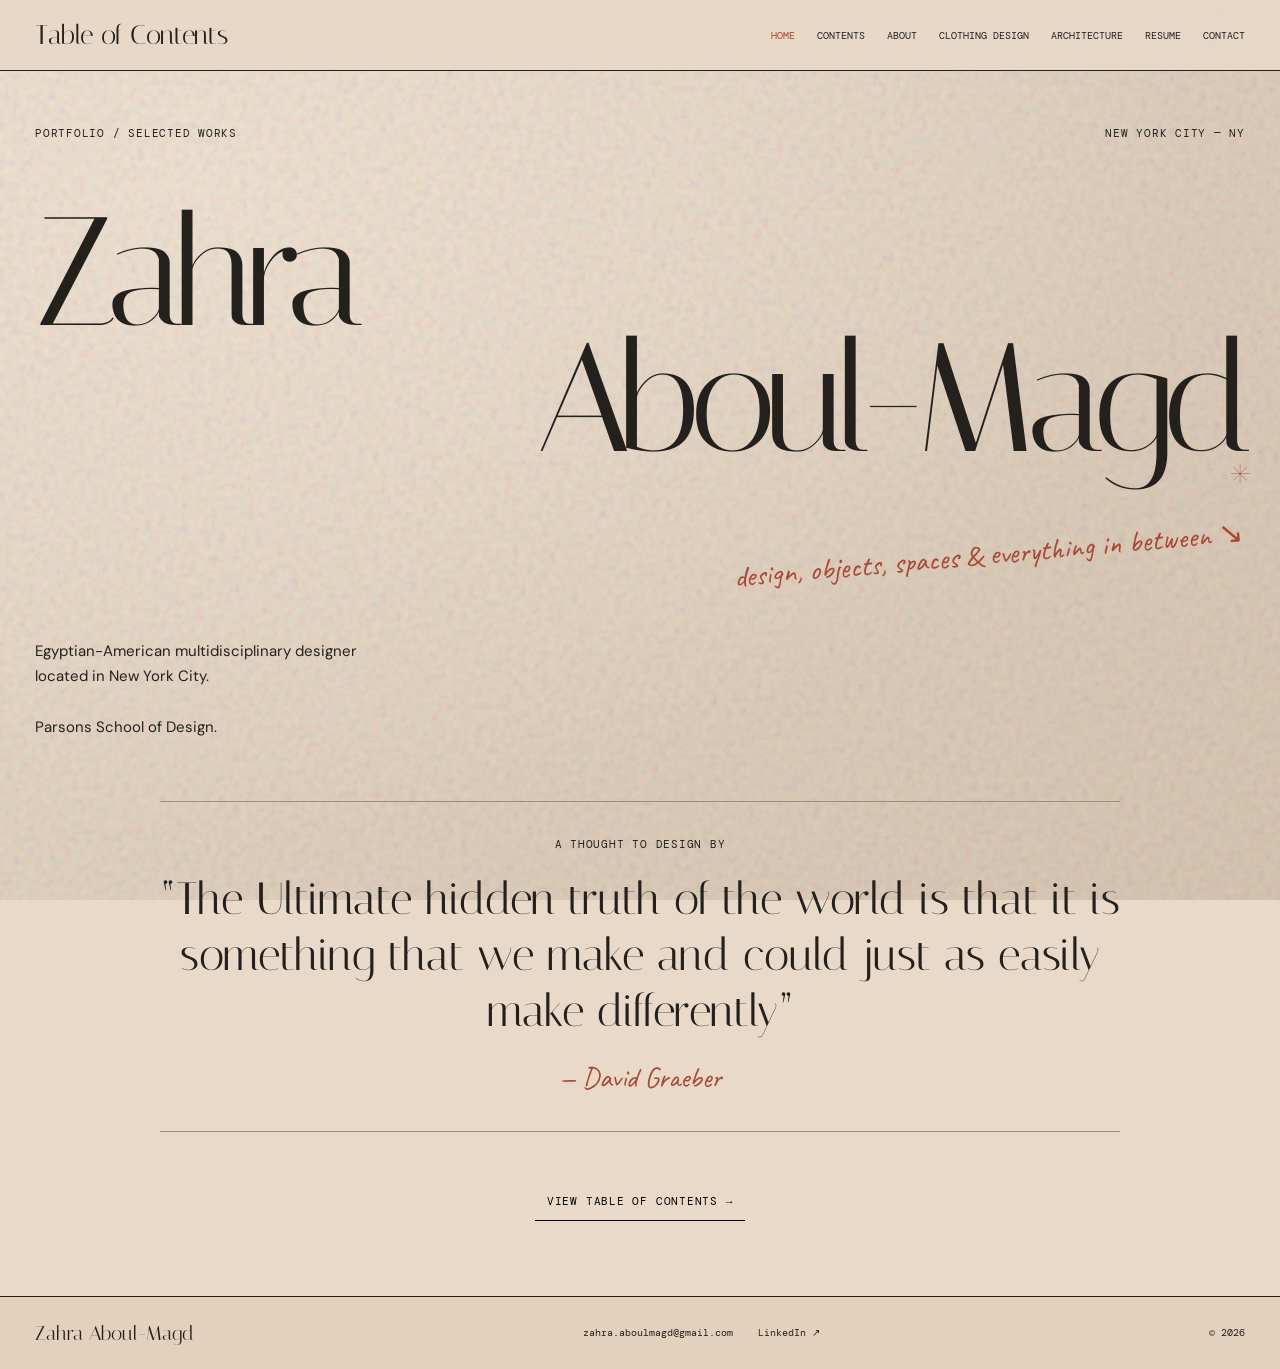
==== commit ad73850f: "Update index.html" ====
--- a/index.html
+++ b/index.html
@@ -2,1193 +2,1312 @@
 <!DOCTYPE html>
 <html lang="en">
 <head>
-  <meta charset="UTF-8">
-  <meta name="viewport" content="width=device-width, initial-scale=1.0">
-
-  <meta name="description" content="Zahra Aboul-Magd — Egyptian-American multidisciplinary designer based in New York City.">
-
-  <title>Zahra Aboul-Magd | Portfolio</title>
-
-  <!-- GOOGLE FONTS -->
-  <link rel="preconnect" href="https://fonts.googleapis.com">
-  <link rel="preconnect" href="https://fonts.gstatic.com" crossorigin>
-
-  <link href="https://fonts.googleapis.com/css2?family=DM+Mono:wght@400;500&family=DM+Sans:wght@400;500;600&family=Italiana&display=swap" rel="stylesheet">
-
-  <style>
-
-    /* =========================
-       GLOBAL STYLES
-    ========================= */
-
-    :root {
-      --cream: #f5f2e9;
-      --paper: #fffdf6;
-      --black: #171713;
-      --gold: #c8ba6c;
-      --gold-dark: #938341;
-      --yellow: #dce338;
-      --red: #c7372e;
-      --gray: #77746b;
-      --line: #c9c5b9;
-
-      --serif: 'Italiana', Georgia, serif;
-      --sans: 'DM Sans', Arial, sans-serif;
-      --mono: 'DM Mono', monospace;
-    }
-
-    * {
-      box-sizing: border-box;
-    }
-
-    html {
-      scroll-behavior: smooth;
-    }
-
-    body {
-      margin: 0;
-      padding: 0;
-      background: var(--cream);
-      color: var(--black);
-      font-family: var(--sans);
-      overflow-x: hidden;
-    }
-
-    a {
-      color: inherit;
-      text-decoration: none;
-    }
-
-    button {
-      font: inherit;
-      cursor: pointer;
-    }
-
-    button:focus-visible,
-    a:focus-visible {
-      outline: 2px solid var(--red);
-      outline-offset: 4px;
-    }
-
-    ::selection {
-      background: var(--yellow);
-      color: var(--black);
-    }
-
-    .mono {
-      font-family: var(--mono);
-      font-size: 11px;
-      letter-spacing: 0.08em;
-      text-transform: uppercase;
-    }
-
-    .container {
-      width: min(100% - 70px, 1450px);
-      margin: 0 auto;
-    }
-
-    /* =========================
-       HEADER
-    ========================= */
-
-    .site-header {
-      width: 100%;
-      background: var(--cream);
-      border-bottom: 1px solid var(--black);
-      position: relative;
-      z-index: 10;
-    }
-
-    .header-inner {
-      min-height: 66px;
-      display: flex;
-      align-items: center;
-      justify-content: space-between;
-      gap: 20px;
-    }
-
-    .site-logo {
-      background: none;
-      border: none;
-      padding: 0;
-      font-family: var(--serif);
-      font-size: 26px;
-      color: var(--black);
-      text-align: left;
-    }
-
-    .desktop-nav {
-      display: flex;
-      align-items: center;
-      gap: 24px;
-    }
-
-    .desktop-nav button {
-      background: transparent;
-      border: none;
-      padding: 7px 0;
-      font-family: var(--mono);
-      font-size: 10px;
-      letter-spacing: 0.04em;
-      text-transform: uppercase;
-      color: var(--black);
-      transition: color 0.2s;
-    }
-
-    .desktop-nav button:hover,
-    .desktop-nav button.active {
-      color: var(--red);
-    }
-
-    .mobile-menu-button {
-      display: none;
-      border: 1px solid var(--black);
-      background: transparent;
-      padding: 10px 14px;
-      font-family: var(--mono);
-      font-size: 11px;
-    }
-
-    .mobile-nav {
-      display: none;
-      flex-direction: column;
-      padding: 15px 35px 25px;
-      border-top: 1px solid var(--line);
-      background: var(--cream);
-    }
-
-    .mobile-nav.open {
-      display: flex;
-    }
-
-    .mobile-nav button {
-      background: none;
-      border: none;
-      border-bottom: 1px solid var(--line);
-      text-align: left;
-      padding: 17px 0;
-      font-family: var(--mono);
-      font-size: 12px;
-      text-transform: uppercase;
-    }
-
-    /* =========================
-       DECORATIVE GOLD STRIP
-       NO LETTERS OR WORDS
-    ========================= */
-
-    .gold-strip {
-      display: grid;
-      grid-template-columns: repeat(6, 1fr);
-      gap: 5px;
-      background: #050505;
-      border-top: 5px solid var(--gold-dark);
-      border-bottom: 5px solid var(--gold-dark);
-      padding: 8px 6px;
-      overflow: hidden;
-    }
-
-    .gold-oval {
-      aspect-ratio: 2.25 / 1;
-      border-radius: 50%;
-      background:
-        radial-gradient(
-          ellipse at 28% 24%,
-          #e4d88b 0%,
-          #d4c578 30%,
-          #b4a45c 68%,
-          #8d7e3e 100%
-        );
-      box-shadow:
-        inset 0 0 18px #ffffff24,
-        inset -10px -8px 20px #5e511b26;
-    }
-
-    .gold-oval:nth-child(even) {
-      background:
-        radial-gradient(
-          ellipse at 70% 40%,
-          #e8dc95 0%,
-          #c6b86a 45%,
-          #94843f 100%
-        );
-    }
-
-    /* =========================
-       PAGE SYSTEM
-       ONE PAGE VISIBLE AT A TIME
-    ========================= */
-
-    .page {
-      display: none;
-      min-height: calc(100vh - 240px);
-      animation: pageAppear 0.45s ease both;
-    }
-
-    .page.active {
-      display: block;
-    }
-
-    @keyframes pageAppear {
-      from {
-        opacity: 0;
-        transform: translateY(12px);
-      }
-
-      to {
-        opacity: 1;
-        transform: translateY(0);
-      }
-    }
-
-    .page-content {
-      padding: 65px 0 95px;
-    }
-
-    .page-topline {
-      display: flex;
-      justify-content: space-between;
-      gap: 20px;
-      margin-bottom: 55px;
-    }
-
-    .page-title {
-      font-family: var(--serif);
-      font-weight: 400;
-      font-size: clamp(58px, 9vw, 130px);
-      line-height: 0.95;
-      letter-spacing: -0.045em;
-      margin: 0 0 55px;
-    }
-
-    .small-divider {
-      height: 1px;
-      background: var(--black);
-      width: 100%;
-    }
-
-    /* =========================
-       LANDING PAGE
-    ========================= */
-
-    .landing-content {
-      min-height: calc(100vh - 255px);
-      display: flex;
-      flex-direction: column;
-      justify-content: space-between;
-      padding-top: 55px;
-      padding-bottom: 45px;
-    }
-
-    .landing-top {
-      display: flex;
-      justify-content: space-between;
-      gap: 20px;
-    }
-
-    .landing-title {
-      font-family: var(--serif);
-      font-size: clamp(75px, 12vw, 190px);
-      font-weight: 400;
-      letter-spacing: -0.07em;
-      line-height: 0.82;
-      margin: 60px 0;
-    }
-
-    .landing-title span {
-      display: block;
-    }
-
-    .landing-title span:last-child {
-      text-align: right;
-    }
-
-    .red-star {
-      color: var(--red);
-      font-family: Georgia, serif;
-      font-size: 0.35em;
-      vertical-align: top;
-      margin-left: 8px;
-    }
-
-    .landing-bottom {
-      display: flex;
-      align-items: flex-end;
-      justify-content: space-between;
-      gap: 35px;
-    }
-
-    .landing-description {
-      max-width: 360px;
-      font-size: 16px;
-      line-height: 1.65;
-    }
-
-    .text-button {
-      background: transparent;
-      border: none;
-      border-bottom: 1px solid var(--black);
-      padding: 12px 0;
-      font-family: var(--mono);
-      font-size: 11px;
-      letter-spacing: 0.07em;
-      text-transform: uppercase;
-      transition: color 0.2s;
-    }
-
-    .text-button:hover {
-      color: var(--red);
-    }
-
-    /* =========================
-       TABLE OF CONTENTS
-    ========================= */
-
-    .contents-layout {
-      display: grid;
-      grid-template-columns: 0.8fr 1.2fr;
-      gap: 8%;
-      align-items: start;
-    }
-
-    .contents-heading {
-      font-family: var(--serif);
-      font-size: clamp(65px, 8vw, 120px);
-      font-weight: 400;
-      line-height: 0.92;
-      letter-spacing: -0.05em;
-      margin: 0;
-    }
-
-    .contents-list {
-      border-top: 1px solid var(--black);
-    }
-
-    .contents-item {
-      width: 100%;
-      display: grid;
-      grid-template-columns: 45px 1fr 30px;
-      gap: 15px;
-      align-items: center;
-      background: transparent;
-      border: none;
-      border-bottom: 1px solid var(--line);
-      text-align: left;
-      padding: 24px 10px;
-      color: var(--black);
-      transition:
-        background 0.25s,
-        padding 0.25s;
-    }
-
-    .contents-item:hover {
-      background: var(--yellow);
-      padding-left: 22px;
-    }
-
-    .contents-number {
-      font-family: var(--mono);
-      font-size: 11px;
-    }
-
-    .contents-name {
-      font-family: var(--serif);
-      font-size: clamp(34px, 4vw, 62px);
-      line-height: 1;
-    }
-
-    .contents-arrow {
-      font-size: 24px;
-      text-align: right;
-    }
-
-    /* =========================
-       ABOUT PAGE
-    ========================= */
-
-    .about-layout {
-      display: grid;
-      grid-template-columns: 1fr 1fr;
-      gap: 9%;
-    }
-
-    .about-statement {
-      font-family: var(--serif);
-      font-size: clamp(39px, 5vw, 72px);
-      line-height: 1.08;
-      margin: 0;
-    }
-
-    .about-text {
-      max-width: 480px;
-      font-size: 17px;
-      line-height: 1.85;
-    }
-
-    .about-details {
-      margin-top: 40px;
-      border-top: 1px solid var(--line);
-    }
-
-    .detail-row {
-      display: grid;
-      grid-template-columns: 120px 1fr;
-      gap: 15px;
-      padding: 18px 0;
-      border-bottom: 1px solid var(--line);
-    }
-
-    .detail-row span:last-child {
-      font-size: 14px;
-    }
-
-    .quote-box {
-      background: var(--yellow);
-      margin-top: 95px;
-      padding: 65px 55px;
-    }
-
-    .quote-text {
-      max-width: 1050px;
-      font-family: var(--serif);
-      font-size: clamp(35px, 5.5vw, 78px);
-      line-height: 1.13;
-      letter-spacing: -0.025em;
-      margin: 30px 0;
-    }
-
-    .quote-author {
-      text-align: right;
-      margin-top: 35px;
-    }
-
-    /* =========================
-       PROJECTS
-    ========================= */
-
-    .project {
-      margin-bottom: 95px;
-    }
-
-    .project:last-child {
-      margin-bottom: 0;
-    }
-
-    .project-heading {
-      display: flex;
-      align-items: baseline;
-      justify-content: space-between;
-      gap: 20px;
-      border-bottom: 1px solid var(--black);
-      padding-bottom: 18px;
-      margin-bottom: 25px;
-    }
-
-    .project-title {
-      font-family: var(--serif);
-      font-size: clamp(38px, 5vw, 75px);
-      font-weight: 400;
-      margin: 0;
-    }
-
-    .project-art {
-      width: 100%;
-      min-height: 430px;
-      position: relative;
-      overflow: hidden;
-    }
-
-    .project-info {
-      display: flex;
-      justify-content: space-between;
-      gap: 40px;
-      margin-top: 22px;
-    }
-
-    .project-info p {
-      max-width: 540px;
-      font-size: 15px;
-      line-height: 1.8;
-      margin: 0;
-    }
-
-    .art-note {
-      font-family: var(--mono);
-      font-size: 10px;
-      text-transform: uppercase;
-      letter-spacing: 0.06em;
-    }
-
-    /* ARMOR ARTWORK */
-
-    .armor-art {
-      display: grid;
-      grid-template-columns: repeat(3, 1fr);
-      gap: 12px;
-      background: #e9e3d6;
-      padding: 25px;
-    }
-
-    .armor-panel {
-      position: relative;
-      background: #d1c7b3;
-      min-height: 380px;
-      overflow: hidden;
-    }
-
-    .armor-panel:nth-child(2) {
-      background: #bfb39b;
-    }
-
-    .armor-panel:nth-child(3) {
-      background: #ded4c0;
-    }
-
-    .armor-shape {
-      position: absolute;
-      width: 58%;
-      height: 70%;
-      top: 14%;
-      left: 21%;
-      border: 2px solid #272720;
-      border-radius: 50% 50% 28% 28%;
-      transform: rotate(-8deg);
-    }
-
-    .armor-shape::after {
-      content: "";
-      position: absolute;
-      width: 85%;
-      height: 40%;
-      top: 25%;
-      left: 7%;
-      border: 1px solid #272720;
-      border-radius: 50%;
-      transform: rotate(25deg);
-    }
-
-    .armor-panel:nth-child(2) .armor-shape {
-      border-radius: 70% 25% 60% 20%;
-      transform: rotate(18deg);
-      background: repeating-linear-gradient(
-        135deg,
-        transparent 0 12px,
-        #84765d 13px 14px
-      );
-    }
-
-    .armor-panel:nth-child(3) .armor-shape {
-      border-radius: 20% 65% 25% 60%;
-      transform: rotate(-18deg);
-    }
-
-    .panel-label {
-      position: absolute;
-      top: 15px;
-      left: 15px;
-      z-index: 2;
-    }
-
-    .panel-bottom {
-      position: absolute;
-      bottom: 15px;
-      left: 15px;
-      z-index: 2;
-    }
-
-    /* SHOULDER PADS ARTWORK */
-
-    .shoulder-art {
-      display: grid;
-      grid-template-columns: 1fr 1fr;
-      gap: 20px;
-      background: #d9d6cf;
-      padding: 30px;
-    }
-
-    .shoulder-panel {
-      min-height: 380px;
-      position: relative;
-      display: flex;
-      align-items: center;
-      justify-content: center;
-      overflow: hidden;
-      background: #efede7;
-    }
-
-    .shoulder-shape {
-      width: 62%;
-      aspect-ratio: 1;
-      background: radial-gradient(
-        ellipse at 30% 25%,
-        #a4a49e,
-        #535550 55%,
-        #242724
-      );
-      border-radius: 65% 35% 70% 25%;
-      transform: rotate(-30deg);
-      filter: blur(1.5px);
-      box-shadow: 20px 25px 35px #0003;
-    }
-
-    .shoulder-panel:nth-child(2) .shoulder-shape {
-      border-radius: 25% 70% 30% 65%;
-      transform: rotate(30deg);
-    }
-
-    /* ARCHITECTURE ARTWORK */
-
-    .architecture-art {
-      background-color: #ede9dd;
-      background-image:
-        linear-gradient(#b5b0a255 1px, transparent 1px),
-        linear-gradient(90deg, #b5b0a255 1px, transparent 1px);
-      background-size: 25px 25px;
-      padding: 55px;
-      display: flex;
-      align-items: center;
-      justify-content: center;
-    }
-
-    .building {
-      position: relative;
-      width: min(100%, 700px);
-      height: 340px;
-      border: 3px solid #272a25;
-      background: #8e998d;
-      display: grid;
-      grid-template-columns: repeat(5, 1fr);
-      grid-template-rows: repeat(2, 1fr);
-      gap: 8px;
-      padding: 18px;
-      box-shadow: 20px 20px 0 #b9b5a9;
-    }
-
-    .window {
-      position: relative;
-      background: #34443e;
-      border: 5px solid #c5c6b9;
-    }
-
-    .window::after {
-      content: "";
-      position: absolute;
-      top: 0;
-      bottom: 0;
-      left: 50%;
-      border-left: 2px solid #c5c6b9;
-    }
-
-    .window:nth-child(3),
-    .window:nth-child(8) {
-      background: #d3c5a6;
-    }
-
-    .red-marker {
-      position: absolute;
-      width: 110px;
-      height: 160px;
-      border: 3px solid var(--red);
-      top: 55px;
-      right: 70px;
-      pointer-events: none;
-    }
-
-    .architecture-label {
-      position: absolute;
-      right: 0;
-      bottom: -40px;
-    }
-
-    .placeholder-note {
-      margin-top: 16px;
-      color: var(--gray);
-      font-family: var(--mono);
-      font-size: 10px;
-      line-height: 1.8;
-    }
-
-    /* =========================
-       RESUME PAGE
-    ========================= */
-
-    .resume-layout {
-      display: grid;
-      grid-template-columns: 0.85fr 1.15fr;
-      gap: 10%;
-    }
-
-    .resume-name {
-      font-family: var(--serif);
-      font-size: clamp(55px, 7vw, 100px);
-      font-weight: 400;
-      line-height: 0.95;
-      letter-spacing: -0.04em;
-      margin: 0 0 30px;
-    }
-
-    .resume-block {
-      border-top: 1px solid var(--black);
-      padding: 22px 0 40px;
-    }
-
-    .resume-block h3 {
-      font-family: var(--mono);
-      font-size: 11px;
-      text-transform: uppercase;
-      letter-spacing: 0.08em;
-      margin: 0 0 22px;
-    }
-
-    .resume-block h4 {
-      font-size: 22px;
-      font-weight: 500;
-      margin: 0 0 10px;
-    }
-
-    .resume-block p {
-      font-size: 15px;
-      line-height: 1.8;
-      margin: 0;
-    }
-
-    .resume-side-note {
-      font-family: var(--mono);
-      font-size: 11px;
-      line-height: 1.8;
-      color: var(--gray);
-      margin-top: 45px;
-      max-width: 300px;
-    }
-
-    /* =========================
-       CONTACT PAGE
-    ========================= */
-
-    .contact-page {
-      background: var(--black);
-      color: var(--cream);
-    }
-
-    .contact-content {
-      min-height: calc(100vh - 255px);
-      display: flex;
-      flex-direction: column;
-      justify-content: center;
-      padding: 75px 0;
-    }
-
-    .contact-heading {
-      font-family: var(--serif);
-      font-size: clamp(65px, 10vw, 155px);
-      font-weight: 400;
-      line-height: 0.95;
-      letter-spacing: -0.045em;
-      margin: 45px 0 80px;
-    }
-
-    .contact-heading em {
-      font-weight: 400;
-    }
-
-    .contact-links {
-      border-top: 1px solid #77766d;
-    }
-
-    .contact-link {
-      display: flex;
-      align-items: center;
-      justify-content: space-between;
-      gap: 20px;
-      padding: 26px 0;
-      border-bottom: 1px solid #77766d;
-      font-size: clamp(18px, 3vw, 32px);
-      overflow-wrap: anywhere;
-      transition: color 0.2s;
-    }
-
-    .contact-link:hover {
-      color: var(--yellow);
-    }
-
-    /* =========================
-       BACK / NEXT NAVIGATION
-    ========================= */
-
-    .page-navigation {
-      display: flex;
-      align-items: center;
-      justify-content: space-between;
-      gap: 20px;
-      border-top: 1px solid var(--line);
-      padding-top: 25px;
-      margin-top: 85px;
-    }
-
-    .page-navigation button {
-      background: transparent;
-      border: none;
-      font-family: var(--mono);
-      font-size: 11px;
-      text-transform: uppercase;
-      letter-spacing: 0.06em;
-      padding: 10px 0;
-    }
-
-    .page-navigation button:hover {
-      color: var(--red);
-    }
-
-    /* =========================
-       FOOTER ON EVERY PAGE
-    ========================= */
-
-    .site-footer {
-      background: var(--cream);
-      border-top: 1px solid var(--black);
-      padding: 22px 0;
-    }
-
-    .footer-inner {
-      display: flex;
-      align-items: center;
-      justify-content: space-between;
-      gap: 20px;
-      flex-wrap: wrap;
-    }
-
-    .footer-name {
-      font-family: var(--serif);
-      font-size: 19px;
-    }
-
-    .footer-contact {
-      display: flex;
-      align-items: center;
-      flex-wrap: wrap;
-      gap: 22px;
-    }
-
-    .footer-contact a {
-      font-family: var(--mono);
-      font-size: 10px;
-      overflow-wrap: anywhere;
-      transition: color 0.2s;
-    }
-
-    .footer-contact a:hover {
-      color: var(--red);
-    }
-
-    .footer-year {
-      font-family: var(--mono);
-      font-size: 10px;
-      color: var(--gray);
-    }
-
-    /* =========================
-       RESPONSIVE DESIGN
-    ========================= */
-
-    @media (max-width: 900px) {
-
-      .container {
-        width: min(100% - 36px, 1450px);
-      }
-
-      .desktop-nav {
-        display: none;
-      }
-
-      .mobile-menu-button {
-        display: block;
-      }
-
-      .gold-strip {
-        grid-template-columns: repeat(3, 1fr);
-      }
-
-      .gold-oval:nth-child(n+4) {
-        display: none;
-      }
-
-      .landing-title {
-        font-size: clamp(60px, 12vw, 115px);
-      }
-
-      .contents-layout,
-      .about-layout,
-      .resume-layout {
-        grid-template-columns: 1fr;
-        gap: 45px;
-      }
-
-      .contents-heading {
-        font-size: 75px;
-      }
-
-      .page-content {
-        padding: 45px 0 70px;
-      }
-
-      .page-topline {
-        margin-bottom: 45px;
-      }
-
-      .project-art {
-        min-height: 320px;
-      }
-
-      .armor-art {
-        padding: 12px;
-        gap: 7px;
-      }
-
-      .armor-panel {
-        min-height: 300px;
-      }
-
-      .shoulder-art {
-        padding: 15px;
-        gap: 10px;
-      }
-
-      .shoulder-panel {
-        min-height: 280px;
-      }
-
-      .architecture-art {
-        padding: 40px 20px 65px;
-      }
-
-      .building {
-        height: 250px;
-        padding: 10px;
-        gap: 5px;
-      }
-
-      .red-marker {
-        width: 70px;
-        height: 115px;
-        top: 40px;
-        right: 35px;
-      }
-
-      .quote-box {
-        padding: 45px 30px;
-      }
-
-      .project-info {
-        flex-direction: column;
-        gap: 12px;
-      }
-
-      .contact-heading {
-        font-size: clamp(60px, 10vw, 100px);
-      }
-
-    }
-
-    @media (max-width: 520px) {
-
-      .header-inner {
-        min-height: 60px;
-      }
-
-      .site-logo {
-        font-size: 21px;
-      }
-
-      .landing-content {
-        min-height: calc(100svh - 220px);
-        padding-top: 35px;
-      }
-
-      .landing-top {
-        font-size: 9px;
-      }
-
-      .landing-title {
-        font-size: 12.8vw;
-        margin: 65px 0;
-      }
-
-      .landing-bottom {
-        flex-direction: column;
-        align-items: flex-start;
-        gap: 25px;
-      }
-
-      .landing-description {
-        font-size: 14px;
-      }
-
-      .page-title {
-        font-size: 57px;
-      }
-
-      .contents-heading {
-        font-size: 65px;
-      }
-
-      .contents-item {
-        grid-template-columns: 30px 1fr 22px;
-        gap: 8px;
-        padding: 22px 5px;
-      }
-
-      .contents-name {
-        font-size: 36px;
-      }
-
-      .contents-arrow {
-        font-size: 19px;
-      }
-
-      .about-statement {
-        font-size: 43px;
-      }
-
-      .about-text {
-        font-size: 15px;
-      }
-
-      .quote-box {
-        margin-top: 65px;
-        padding: 35px 22px;
-      }
-
-      .quote-text {
-        font-size: 36px;
-      }
-
-      .project-heading {
-        flex-direction: column;
-        align-items: flex-start;
-        gap: 10px;
-      }
-
-      .project-title {
-        font-size: 44px;
-      }
-
-      .armor-panel {
-        min-height: 230px;
-      }
-
-      .shoulder-panel {
-        min-height: 210px;
-      }
-
-      .building {
-        height: 185px;
-        padding: 7px;
-        gap: 4px;
-      }
-
-      .window {
-        border-width: 2px;
-      }
-
-      .red-marker {
-        width: 50px;
-        height: 80px;
-        top: 30px;
-        right: 20px;
-      }
-
-      .resume-name {
-        font-size: 70px;
-      }
-
-      .contact-heading {
-        font-size: 14vw;
-      }
-
-      .contact-link {
-        font-size: 17px;
-      }
-
-      .footer-inner {
-        flex-direction: column;
-        align-items: flex-start;
-        gap: 12px;
-      }
-
-      .footer-contact {
-        gap: 12px;
-      }
-
-      .page-navigation {
-        margin-top: 60px;
-      }
-
-    }
-
-    @media (prefers-reduced-motion: reduce) {
-
-      *,
-      *::before,
-      *::after {
-        animation-duration: 0.01ms !important;
-        transition-duration: 0.01ms !important;
-        scroll-behavior: auto !important;
-      }
-
-    }
-
-  </style>
+<meta charset="UTF-8">
+<meta name="viewport" content="width=device-width, initial-scale=1.0">
+<meta name="description" content="Portfolio of Zahra Aboul-Magd, Egyptian-American multidisciplinary designer based in New York City.">
+<title>Zahra Aboul-Magd | Portfolio</title>
+
+<!-- GOOGLE FONTS -->
+<link rel="preconnect" href="https://fonts.googleapis.com">
+<link rel="preconnect" href="https://fonts.gstatic.com" crossorigin>
+<link href="https://fonts.googleapis.com/css2?family=Caveat:wght@400;500;600;700&family=DM+Mono:wght@400;500&family=DM+Sans:wght@400;500;600&family=Italiana&display=swap" rel="stylesheet">
+
+<style>
+
+/* ==============================
+   COLORS AND FONTS
+============================== */
+
+:root {
+  --paper: #e8d9c8;
+  --paper-light: #f3e8d9;
+  --paper-dark: #d4bfaa;
+  --ink: #24201c;
+  --gold: #b7ad69;
+  --olive: #8f9057;
+  --red: #a84737;
+  --line: #9e8e7e;
+  --serif: 'Italiana', Georgia, serif;
+  --sans: 'DM Sans', Arial, sans-serif;
+  --mono: 'DM Mono', monospace;
+  --hand: 'Caveat', cursive;
+}
+
+* {
+  box-sizing: border-box;
+}
+
+html {
+  scroll-behavior: smooth;
+}
+
+body {
+  margin: 0;
+  color: var(--ink);
+  font-family: var(--sans);
+  background-color: var(--paper);
+  background-image:
+    url("data:image/svg+xml,%3Csvg viewBox='0 0 180 180' xmlns='http://www.w3.org/2000/svg'%3E%3Cfilter id='n'%3E%3CfeTurbulence type='fractalNoise' baseFrequency='.68' numOctaves='3' stitchTiles='stitch'/%3E%3C/filter%3E%3Crect width='100%25' height='100%25' filter='url(%23n)' opacity='.22'/%3E%3C/svg%3E"),
+    radial-gradient(ellipse at 15% 20%, #f0e2d2, transparent 65%),
+    linear-gradient(135deg, #e9dccc, #d8c6b3);
+  background-blend-mode: multiply, normal, normal;
+  background-attachment: fixed;
+  overflow-x: hidden;
+}
+
+button, a {
+  -webkit-tap-highlight-color: transparent;
+}
+
+button {
+  font: inherit;
+  cursor: pointer;
+}
+
+a {
+  color: inherit;
+  text-decoration: none;
+}
+
+button:focus-visible,
+a:focus-visible {
+  outline: 2px solid var(--red);
+  outline-offset: 4px;
+}
+
+::selection {
+  background: #d7d49a;
+}
+
+.container {
+  width: min(100% - 70px, 1400px);
+  margin: auto;
+}
+
+.mono {
+  font-family: var(--mono);
+  font-size: 11px;
+  text-transform: uppercase;
+  letter-spacing: .07em;
+}
+
+.handwritten {
+  font-family: var(--hand);
+  font-weight: 500;
+}
+
+.paper-card {
+  position: relative;
+  background: rgba(250, 240, 225, .68);
+  box-shadow: 3px 6px 16px #59432a1c;
+}
+
+/* ==============================
+   HEADER
+============================== */
+
+.site-header {
+  border-bottom: 1px solid var(--ink);
+  position: relative;
+  z-index: 30;
+  background: rgba(232, 217, 200, .95);
+}
+
+.header-inner {
+  min-height: 70px;
+  display: flex;
+  align-items: center;
+  justify-content: space-between;
+  gap: 20px;
+}
+
+.site-logo {
+  border: none;
+  background: transparent;
+  padding: 0;
+  font-family: var(--serif);
+  font-size: 27px;
+  white-space: nowrap;
+  color: var(--ink);
+}
+
+.desktop-nav {
+  display: flex;
+  gap: 22px;
+  align-items: center;
+}
+
+.desktop-nav button {
+  border: none;
+  background: transparent;
+  padding: 8px 0;
+  font-family: var(--mono);
+  font-size: 10px;
+  text-transform: uppercase;
+  color: var(--ink);
+}
+
+.desktop-nav button:hover,
+.desktop-nav button.active {
+  color: var(--red);
+}
+
+.mobile-menu-button {
+  display: none;
+  border: 1px solid var(--ink);
+  background: transparent;
+  padding: 10px 12px;
+  font-family: var(--mono);
+  font-size: 11px;
+}
+
+.mobile-nav {
+  display: none;
+  flex-direction: column;
+  padding: 15px 25px 25px;
+  border-top: 1px solid var(--line);
+}
+
+.mobile-nav.open {
+  display: flex;
+}
+
+.mobile-nav button {
+  border: none;
+  border-bottom: 1px solid var(--line);
+  background: transparent;
+  text-align: left;
+  padding: 15px 0;
+  font-family: var(--mono);
+  font-size: 12px;
+  text-transform: uppercase;
+}
+
+/* ==============================
+   TAPE DECORATIONS
+============================== */
+
+.tape {
+  position: absolute;
+  z-index: 5;
+  width: 115px;
+  height: 35px;
+  background: rgba(193, 169, 119, .46);
+  border-left: 1px dashed #9d886b55;
+  border-right: 1px dashed #9d886b55;
+  box-shadow: 1px 2px 4px #59432a15;
+  pointer-events: none;
+}
+
+.tape-left {
+  top: -12px;
+  left: -34px;
+  transform: rotate(-35deg);
+}
+
+.tape-right {
+  top: -12px;
+  right: -34px;
+  transform: rotate(35deg);
+}
+
+.tape-center {
+  top: -15px;
+  left: 50%;
+  transform: translateX(-50%) rotate(-4deg);
+}
+
+.tape-bottom {
+  bottom: -10px;
+  right: 12%;
+  transform: rotate(-12deg);
+}
+
+.tape-vertical {
+  width: 38px;
+  height: 105px;
+  top: 25%;
+  right: -12px;
+  transform: rotate(7deg);
+}
+
+/* ==============================
+   PAGE SYSTEM
+============================== */
+
+.page {
+  display: none;
+  min-height: calc(100vh - 225px);
+  animation: appear .4s ease;
+}
+
+.page.active {
+  display: block;
+}
+
+.page[hidden] {
+  display: none !important;
+}
+
+@keyframes appear {
+  from {
+    opacity: 0;
+    transform: translateY(10px);
+  }
+  to {
+    opacity: 1;
+    transform: translateY(0);
+  }
+}
+
+.page-content {
+  padding: 70px 0 95px;
+}
+
+.page-topline {
+  display: flex;
+  justify-content: space-between;
+  gap: 20px;
+  margin-bottom: 55px;
+}
+
+.page-title {
+  font-family: var(--serif);
+  font-size: clamp(58px, 9vw, 125px);
+  font-weight: 400;
+  line-height: .95;
+  letter-spacing: -.045em;
+  margin: 0 0 55px;
+}
+
+.page-navigation {
+  display: flex;
+  justify-content: space-between;
+  gap: 20px;
+  border-top: 1px solid var(--line);
+  margin-top: 80px;
+  padding-top: 25px;
+}
+
+.page-navigation button {
+  background: none;
+  border: none;
+  font-family: var(--mono);
+  font-size: 11px;
+  text-transform: uppercase;
+  padding: 10px 0;
+  color: var(--ink);
+}
+
+.page-navigation button:hover {
+  color: var(--red);
+}
+
+/* ==============================
+   FASHION PATTERN PAPER
+
+   Used on:
+   - Clothing Design
+   - Armor project
+   - Shoulder Pads project
+
+   Self-contained SVG drafting marks:
+   pattern outlines, grainlines,
+   seam allowances, notches,
+   measurement labels and curves.
+============================== */
+
+.fashion-page {
+  position: relative;
+  isolation: isolate;
+  background-color: #e9dfd0;
+  background-image:
+    linear-gradient(
+      rgba(249, 242, 229, .80),
+      rgba(241, 231, 215, .80)
+    ),
+    url("data:image/svg+xml,%3Csvg xmlns='http://www.w3.org/2000/svg' width='650' height='760' viewBox='0 0 650 760'%3E%3Cg fill='none' stroke='%238b7465' stroke-width='1.25' opacity='.58'%3E%3Cpath d='M50 40 L260 40 Q275 115 245 200 Q210 280 220 390 L240 680 L60 680 L80 390 Q92 250 50 160 Z'/%3E%3Cpath stroke-dasharray='7 6' d='M68 60 L242 60 Q250 120 225 195 Q188 290 200 390 L220 660 L82 660 L100 390 Q112 250 68 160 Z'/%3E%3Cpath d='M380 80 Q480 30 565 100 L610 330 Q545 390 465 340 L420 240 Z'/%3E%3Cpath stroke-dasharray='6 5' d='M392 98 Q480 52 548 112 L588 318 Q538 366 478 324 L439 236 Z'/%3E%3Cpath d='M115 90 L115 600 M108 104 L115 90 L122 104 M108 586 L115 600 L122 586'/%3E%3Cpath d='M500 150 L500 310 M493 164 L500 150 L507 164 M493 296 L500 310 L507 296'/%3E%3Cpath d='M50 160 l-12 -7 l12 -7 M260 160 l12 -7 l-12 -7 M220 390 l12 -7 l-12 -7'/%3E%3Cpath stroke-dasharray='3 5' d='M30 710 H620 M315 20 V735'/%3E%3Cpath d='M345 450 C400 390 530 430 595 510 C560 590 430 635 350 585 Z'/%3E%3Cpath stroke-dasharray='6 5' d='M365 460 C425 415 520 450 572 510 C540 565 435 610 370 570 Z'/%3E%3C/g%3E%3Cg fill='%23715f54' font-family='monospace' font-size='12' opacity='.70'%3E%3Ctext x='125' y='85'%3EFRONT / 01%3C/text%3E%3Ctext x='128' y='350' transform='rotate(-90 128 350)'%3EGRAINLINE%3C/text%3E%3Ctext x='460' y='75'%3ESLEEVE / 02%3C/text%3E%3Ctext x='510' y='250' transform='rotate(-90 510 250)'%3EGRAINLINE%3C/text%3E%3Ctext x='420' y='650'%3ECUT 2%3C/text%3E%3Ctext x='40' y='735'%3ESEAM ALLOWANCE 1.5 CM%3C/text%3E%3C/g%3E%3C/svg%3E");
+  background-size: auto, 650px 760px;
+  background-repeat: repeat;
+}
+
+.fashion-page::before {
+  content: "";
+  position: absolute;
+  inset: 0;
+  z-index: -1;
+  pointer-events: none;
+  background-image:
+    repeating-linear-gradient(
+      0deg,
+      transparent 0,
+      transparent 24px,
+      rgba(127, 105, 88, .055) 25px
+    ),
+    repeating-linear-gradient(
+      90deg,
+      transparent 0,
+      transparent 24px,
+      rgba(127, 105, 88, .055) 25px
+    );
+}
+
+.fashion-page .page-title,
+.fashion-page .project-detail-title {
+  text-shadow: 1px 2px 0 #f4e9d8;
+}
+
+/* ==============================
+   ARCHITECTURE PATTERN PAPER
+
+   Used on Architecture page.
+   Contains drafting grid,
+   floor plans, walls, door arcs,
+   dimension lines and annotations.
+============================== */
+
+.architecture-page {
+  position: relative;
+  isolation: isolate;
+  background-color: #e1e3db;
+  background-image:
+    linear-gradient(
+      rgba(242, 240, 226, .78),
+      rgba(229, 230, 218, .78)
+    ),
+    url("data:image/svg+xml,%3Csvg xmlns='http://www.w3.org/2000/svg' width='720' height='720' viewBox='0 0 720 720'%3E%3Cg fill='none' stroke='%235b716e' opacity='.50'%3E%3Cpath stroke-width='3' d='M85 100 H560 V430 H85 Z M110 125 H535 V405 H110 Z'/%3E%3Cpath stroke-width='3' d='M310 125 V280 H535 M310 280 H110 M430 280 V405'/%3E%3Cpath stroke-width='2' d='M310 195 V245 M310 245 A50 50 0 0 0 360 195 M430 335 V385 M430 335 A50 50 0 0 1 480 385'/%3E%3Cpath stroke-width='1' d='M85 65 H560 M85 58 V72 M560 58 V72 M65 100 V430 M58 100 H72 M58 430 H72 M110 455 H535 M110 448 V462 M535 448 V462'/%3E%3Cpath stroke-dasharray='5 5' d='M322 70 V455 M50 290 H590'/%3E%3Cpath stroke-width='2' d='M130 155 H270 V245 H130 Z M340 315 H405 V385 H340 Z'/%3E%3Cpath stroke-width='1' d='M105 510 H605 M105 530 H605 M105 550 H605 M105 570 H605 M105 590 H605 M105 610 H605 M105 630 H605 M105 650 H605'/%3E%3Cpath stroke-width='2' d='M130 510 V650 M250 510 V650 M370 510 V650 M490 510 V650'/%3E%3C/g%3E%3Cg fill='%235b716e' font-family='monospace' font-size='12' opacity='.65'%3E%3Ctext x='275' y='55'%3E12.00 M%3C/text%3E%3Ctext x='42' y='310' transform='rotate(-90 42 310)'%3E8.50 M%3C/text%3E%3Ctext x='140' y='150'%3ESTUDIO%3C/text%3E%3Ctext x='355' y='150'%3EWORKSHOP%3C/text%3E%3Ctext x='145' y='335'%3EGALLERY%3C/text%3E%3Ctext x='445' y='335'%3EREST%3C/text%3E%3Ctext x='115' y='500'%3EARCHITECTURAL DRAWING / 1:100%3C/text%3E%3Ctext x='140' y='690'%3EPLAN / SECTION / ELEVATION%3C/text%3E%3C/g%3E%3C/svg%3E");
+  background-size: auto, 720px 720px;
+  background-repeat: repeat;
+}
+
+.architecture-page::before {
+  content: "";
+  position: absolute;
+  inset: 0;
+  z-index: -1;
+  pointer-events: none;
+  background-image:
+    linear-gradient(
+      rgba(80, 113, 109, .09) 1px,
+      transparent 1px
+    ),
+    linear-gradient(
+      90deg,
+      rgba(80, 113, 109, .09) 1px,
+      transparent 1px
+    ),
+    linear-gradient(
+      rgba(80, 113, 109, .05) 1px,
+      transparent 1px
+    ),
+    linear-gradient(
+      90deg,
+      rgba(80, 113, 109, .05) 1px,
+      transparent 1px
+    );
+  background-size:
+    100px 100px,
+    100px 100px,
+    20px 20px,
+    20px 20px;
+}
+
+.architecture-page .page-title {
+  text-shadow: 1px 2px 0 #f1eee5;
+}
+
+/* Drafting paper labels */
+
+.pattern-paper-label {
+  display: inline-block;
+  padding: 9px 13px;
+  border: 1px solid var(--line);
+  background: rgba(246, 237, 223, .82);
+  font-family: var(--mono);
+  font-size: 10px;
+  letter-spacing: .06em;
+  text-transform: uppercase;
+  margin-bottom: 35px;
+}
+
+.architecture-page .pattern-paper-label {
+  background: rgba(236, 240, 230, .85);
+  border-color: #8b9b91;
+}
+
+/* ==============================
+   LANDING PAGE
+============================== */
+
+.landing-content {
+  min-height: calc(100vh - 240px);
+  padding-top: 55px;
+  padding-bottom: 75px;
+  display: flex;
+  flex-direction: column;
+  justify-content: space-between;
+}
+
+.landing-top {
+  display: flex;
+  justify-content: space-between;
+  gap: 20px;
+}
+
+.landing-title {
+  font-family: var(--serif);
+  font-size: clamp(72px, 12vw, 190px);
+  line-height: .82;
+  font-weight: 400;
+  letter-spacing: -.065em;
+  margin: 70px 0 50px;
+}
+
+.landing-title span {
+  display: block;
+}
+
+.landing-title span:last-child {
+  text-align: right;
+}
+
+.landing-asterisk {
+  color: var(--red);
+  font-size: .35em;
+  vertical-align: top;
+  margin-left: 6px;
+}
+
+.landing-description {
+  max-width: 350px;
+  font-size: 15px;
+  line-height: 1.7;
+}
+
+.landing-annotation {
+  font-family: var(--hand);
+  font-size: 30px;
+  transform: rotate(-5deg);
+  color: var(--red);
+  text-align: right;
+  margin: 10px 0 35px;
+}
+
+.landing-quote {
+  position: relative;
+  max-width: 960px;
+  margin: 45px auto 20px;
+  padding: 35px 0;
+  border-top: 1px solid var(--line);
+  border-bottom: 1px solid var(--line);
+  text-align: center;
+}
+
+.landing-quote blockquote {
+  font-family: var(--serif);
+  font-size: clamp(25px, 3.5vw, 48px);
+  line-height: 1.25;
+  margin: 15px auto 20px;
+}
+
+.landing-quote .quote-author {
+  font-family: var(--hand);
+  font-size: 29px;
+  color: var(--red);
+}
+
+.landing-quote .quote-label {
+  margin-bottom: 20px;
+}
+
+/* ==============================
+   TABLE OF CONTENTS
+============================== */
+
+.contents-intro {
+  text-align: center;
+  margin-bottom: 60px;
+}
+
+.contents-title {
+  font-family: var(--serif);
+  font-size: clamp(65px, 10vw, 145px);
+  line-height: 1;
+  font-weight: 400;
+  margin: 0;
+}
+
+.contents-subtitle {
+  font-family: var(--hand);
+  font-size: 34px;
+  color: var(--red);
+  transform: rotate(-3deg);
+  margin-top: 10px;
+}
+
+.circle-grid {
+  display: grid;
+  grid-template-columns: repeat(3, 1fr);
+  gap: 45px 30px;
+  padding: 25px 0 55px;
+}
+
+.circle-link {
+  position: relative;
+  display: flex;
+  flex-direction: column;
+  align-items: center;
+  gap: 17px;
+  border: none;
+  background: none;
+  color: var(--ink);
+}
+
+.circle-shape {
+  width: 100%;
+  max-width: 340px;
+  aspect-ratio: 1.45 / 1;
+  border-radius: 50%;
+  display: flex;
+  align-items: center;
+  justify-content: center;
+  padding: 20px;
+  text-align: center;
+  background:
+    radial-gradient(
+      ellipse at 30% 24%,
+      #e3d996 0%,
+      #c9c47d 35%,
+      #a8a663 65%,
+      #777b45 100%
+    );
+  border: 1px solid #7e7849;
+  box-shadow:
+    inset 0 0 18px #ffffff55,
+    inset -12px -12px 22px #555e3433,
+    5px 8px 12px #3b30241c;
+  transition:
+    transform .3s,
+    box-shadow .3s;
+}
+
+.circle-link:hover .circle-shape {
+  transform: scale(1.045) rotate(-3deg);
+  box-shadow:
+    inset 0 0 18px #ffffff55,
+    9px 12px 18px #3b302433;
+}
+
+.circle-title {
+  font-family: var(--serif);
+  font-size: clamp(24px, 3vw, 43px);
+  line-height: 1;
+}
+
+.circle-number {
+  font-family: var(--mono);
+  font-size: 10px;
+}
+
+.circle-link:nth-child(2) {
+  transform: translateY(25px);
+}
+
+.circle-link:nth-child(3) {
+  transform: rotate(3deg);
+}
+
+.circle-link:nth-child(4) {
+  transform: rotate(-3deg);
+}
+
+.circle-link:nth-child(5) {
+  transform: translateY(20px);
+}
+
+.circle-link:nth-child(6) {
+  transform: rotate(2deg);
+}
+
+.contents-note {
+  text-align: center;
+  font-family: var(--hand);
+  font-size: 28px;
+  color: var(--red);
+  margin: 40px 0;
+}
+
+/* ==============================
+   ABOUT PAGE
+============================== */
+
+.about-layout {
+  display: grid;
+  grid-template-columns: 1fr 1fr;
+  gap: 9%;
+}
+
+.about-statement {
+  font-family: var(--serif);
+  font-size: clamp(40px, 5vw, 72px);
+  line-height: 1.08;
+  margin: 0;
+}
+
+.about-text {
+  font-size: 17px;
+  line-height: 1.85;
+  max-width: 480px;
+}
+
+.about-details {
+  border-top: 1px solid var(--line);
+  margin-top: 40px;
+}
+
+.detail-row {
+  display: grid;
+  grid-template-columns: 115px 1fr;
+  gap: 15px;
+  padding: 18px 0;
+  border-bottom: 1px solid var(--line);
+}
+
+.detail-row span:last-child {
+  font-size: 14px;
+}
+
+.about-note {
+  font-family: var(--hand);
+  font-size: 35px;
+  color: var(--red);
+  margin-top: 40px;
+  transform: rotate(-4deg);
+}
+
+/* ==============================
+   CLOTHING PREVIEWS
+============================== */
+
+.preview-grid {
+  display: grid;
+  grid-template-columns: repeat(2, 1fr);
+  gap: 50px;
+  margin-top: 30px;
+}
+
+.project-preview {
+  position: relative;
+  border: none;
+  background: none;
+  padding: 0;
+  text-align: left;
+  color: var(--ink);
+  width: 100%;
+}
+
+.preview-image {
+  height: 400px;
+  overflow: hidden;
+  position: relative;
+  border: 10px solid #f1e7d8;
+  box-shadow: 5px 9px 16px #59432a26;
+  transition: transform .3s;
+}
+
+.project-preview:hover .preview-image {
+  transform: rotate(-2deg) translateY(-5px);
+}
+
+.preview-title {
+  font-family: var(--serif);
+  font-size: clamp(35px, 4vw, 62px);
+  font-weight: 400;
+  margin: 25px 0 8px;
+}
+
+.preview-subtitle {
+  font-family: var(--mono);
+  font-size: 10px;
+  text-transform: uppercase;
+}
+
+.preview-arrow {
+  font-family: var(--hand);
+  font-size: 30px;
+  color: var(--red);
+  margin-top: 10px;
+}
+
+/* ==============================
+   PROJECT ARTWORK
+============================== */
+
+.armor-art {
+  background: #c9b9a2;
+  display: grid;
+  grid-template-columns: repeat(3, 1fr);
+  gap: 12px;
+  padding: 25px;
+  height: 100%;
+  min-height: 380px;
+}
+
+.armor-panel {
+  position: relative;
+  background: #ded1bb;
+  overflow: hidden;
+}
+
+.armor-panel:nth-child(2) {
+  background: #b3a48c;
+}
+
+.armor-panel:nth-child(3) {
+  background: #e8dcc7;
+}
+
+.armor-shape {
+  position: absolute;
+  width: 62%;
+  height: 68%;
+  left: 19%;
+  top: 15%;
+  border: 2px solid #333027;
+  border-radius: 50% 50% 25% 25%;
+  transform: rotate(-8deg);
+}
+
+.armor-shape::after {
+  content: "";
+  position: absolute;
+  width: 85%;
+  height: 42%;
+  top: 25%;
+  left: 7%;
+  border: 1px solid #333027;
+  border-radius: 50%;
+  transform: rotate(25deg);
+}
+
+.armor-panel:nth-child(2) .armor-shape {
+  border-radius: 70% 20% 60% 20%;
+  transform: rotate(20deg);
+  background: repeating-linear-gradient(
+    135deg,
+    transparent 0 12px,
+    #84765d 13px 14px
+  );
+}
+
+.armor-panel:nth-child(3) .armor-shape {
+  border-radius: 20% 65% 25% 60%;
+  transform: rotate(-18deg);
+}
+
+.art-label {
+  position: absolute;
+  left: 12px;
+  bottom: 12px;
+  font-family: var(--mono);
+  font-size: 9px;
+  text-transform: uppercase;
+}
+
+.shoulder-art {
+  display: grid;
+  grid-template-columns: 1fr 1fr;
+  gap: 15px;
+  padding: 20px;
+  background: #c5c0b5;
+  height: 100%;
+  min-height: 380px;
+}
+
+.shoulder-panel {
+  background: #e7e2d9;
+  position: relative;
+  display: flex;
+  justify-content: center;
+  align-items: center;
+  overflow: hidden;
+}
+
+.shoulder-shape {
+  width: 68%;
+  aspect-ratio: 1;
+  background: radial-gradient(
+    ellipse at 30% 25%,
+    #a4a49e,
+    #535550 55%,
+    #242724
+  );
+  border-radius: 65% 35% 70% 25%;
+  transform: rotate(-30deg);
+  box-shadow: 18px 22px 30px #0003;
+}
+
+.shoulder-panel:nth-child(2) .shoulder-shape {
+  border-radius: 25% 70% 30% 65%;
+  transform: rotate(30deg);
+}
+
+/* ==============================
+   INDIVIDUAL PROJECT PAGES
+============================== */
+
+.project-detail-title {
+  font-family: var(--serif);
+  font-size: clamp(58px, 8vw, 115px);
+  font-weight: 400;
+  line-height: .95;
+  letter-spacing: -.04em;
+  margin: 0 0 50px;
+}
+
+.project-detail-art {
+  position: relative;
+  min-height: 500px;
+  border: 14px solid #f1e7d8;
+  box-shadow: 6px 10px 20px #59432a24;
+}
+
+.project-detail-art .armor-art,
+.project-detail-art .shoulder-art {
+  min-height: 480px;
+}
+
+.project-detail-description {
+  display: grid;
+  grid-template-columns: 1fr 1.5fr;
+  gap: 10%;
+  margin-top: 55px;
+}
+
+.project-detail-description p {
+  font-size: 17px;
+  line-height: 1.8;
+  max-width: 600px;
+}
+
+.project-hand-note {
+  font-family: var(--hand);
+  font-size: 35px;
+  color: var(--red);
+  transform: rotate(-3deg);
+}
+
+.placeholder-note {
+  font-family: var(--mono);
+  font-size: 10px;
+  line-height: 1.8;
+  color: #76695c;
+  margin-top: 25px;
+}
+
+/* ==============================
+   ARCHITECTURE ARTWORK
+============================== */
+
+.architecture-art {
+  min-height: 480px;
+  background-color: #e8dfd0;
+  background-image:
+    linear-gradient(#9b8f7c44 1px, transparent 1px),
+    linear-gradient(90deg, #9b8f7c44 1px, transparent 1px);
+  background-size: 25px 25px;
+  display: flex;
+  justify-content: center;
+  align-items: center;
+  padding: 55px;
+}
+
+.building {
+  width: min(100%, 700px);
+  height: 340px;
+  background: #8e998d;
+  border: 3px solid #292d27;
+  display: grid;
+  grid-template-columns: repeat(5, 1fr);
+  grid-template-rows: repeat(2, 1fr);
+  gap: 8px;
+  padding: 18px;
+  position: relative;
+  box-shadow: 20px 20px 0 #b9b0a1;
+}
+
+.window {
+  background: #34443e;
+  border: 5px solid #c5c6b9;
+  position: relative;
+}
+
+.window::after {
+  content: "";
+  position: absolute;
+  top: 0;
+  bottom: 0;
+  left: 50%;
+  border-left: 2px solid #c5c6b9;
+}
+
+.window:nth-child(3),
+.window:nth-child(8) {
+  background: #d3c5a6;
+}
+
+.red-marker {
+  position: absolute;
+  width: 110px;
+  height: 160px;
+  border: 3px solid var(--red);
+  top: 55px;
+  right: 70px;
+}
+
+/* ==============================
+   RESUME
+============================== */
+
+.resume-layout {
+  display: grid;
+  grid-template-columns: .85fr 1.15fr;
+  gap: 10%;
+}
+
+.resume-name {
+  font-family: var(--serif);
+  font-size: clamp(55px, 7vw, 100px);
+  line-height: .95;
+  font-weight: 400;
+  margin: 0 0 30px;
+}
+
+.resume-block {
+  border-top: 1px solid var(--ink);
+  padding: 22px 0 40px;
+}
+
+.resume-block h3 {
+  font-family: var(--mono);
+  font-size: 11px;
+  text-transform: uppercase;
+  margin: 0 0 22px;
+}
+
+.resume-block h4 {
+  font-size: 22px;
+  font-weight: 500;
+  margin: 0 0 10px;
+}
+
+.resume-block p {
+  font-size: 15px;
+  line-height: 1.8;
+  margin: 0;
+}
+
+/* ==============================
+   CONTACT
+============================== */
+
+.contact-heading {
+  font-family: var(--serif);
+  font-size: clamp(65px, 10vw, 150px);
+  font-weight: 400;
+  line-height: .95;
+  margin: 40px 0 75px;
+}
+
+.contact-links {
+  border-top: 1px solid var(--ink);
+}
+
+.contact-link {
+  display: flex;
+  justify-content: space-between;
+  align-items: center;
+  gap: 20px;
+  padding: 28px 0;
+  border-bottom: 1px solid var(--line);
+  font-size: clamp(18px, 3vw, 32px);
+  overflow-wrap: anywhere;
+}
+
+.contact-link:hover {
+  color: var(--red);
+}
+
+/* ==============================
+   FOOTER
+============================== */
+
+.site-footer {
+  border-top: 1px solid var(--ink);
+  padding: 24px 0;
+  background: rgba(225, 207, 187, .7);
+}
+
+.footer-inner {
+  display: flex;
+  justify-content: space-between;
+  align-items: center;
+  gap: 20px;
+  flex-wrap: wrap;
+}
+
+.footer-name {
+  font-family: var(--serif);
+  font-size: 20px;
+}
+
+.footer-contact {
+  display: flex;
+  gap: 25px;
+  flex-wrap: wrap;
+}
+
+.footer-contact a,
+.footer-year {
+  font-family: var(--mono);
+  font-size: 10px;
+  overflow-wrap: anywhere;
+}
+
+.footer-contact a:hover {
+  color: var(--red);
+}
+
+/* ==============================
+   RESPONSIVE
+============================== */
+
+@media (max-width: 900px) {
+
+  .container {
+    width: min(100% - 36px, 1400px);
+  }
+
+  .desktop-nav {
+    display: none;
+  }
+
+  .mobile-menu-button {
+    display: block;
+  }
+
+  .circle-grid {
+    grid-template-columns: repeat(2, 1fr);
+    gap: 35px 20px;
+  }
+
+  .circle-link:nth-child(n) {
+    transform: none;
+  }
+
+  .about-layout,
+  .resume-layout,
+  .project-detail-description {
+    grid-template-columns: 1fr;
+    gap: 35px;
+  }
+
+  .preview-grid {
+    gap: 25px;
+  }
+
+  .preview-image {
+    height: 300px;
+  }
+
+  .page-content {
+    padding: 50px 0 75px;
+  }
+
+  .landing-title {
+    font-size: 12vw;
+  }
+
+}
+
+@media (max-width: 600px) {
+
+  .header-inner {
+    min-height: 60px;
+  }
+
+  .site-logo {
+    font-size: 22px;
+  }
+
+  .landing-content {
+    padding-top: 35px;
+  }
+
+  .landing-title {
+    font-size: 12.5vw;
+    margin: 65px 0 40px;
+  }
+
+  .landing-top {
+    font-size: 9px;
+  }
+
+  .landing-quote {
+    margin-top: 35px;
+  }
+
+  .landing-quote blockquote {
+    font-size: 30px;
+  }
+
+  .landing-annotation {
+    font-size: 25px;
+  }
+
+  .contents-title {
+    font-size: 65px;
+  }
+
+  .circle-grid {
+    gap: 30px 12px;
+  }
+
+  .circle-shape {
+    padding: 12px;
+    aspect-ratio: 1.2 / 1;
+  }
+
+  .circle-title {
+    font-size: 25px;
+  }
+
+  .preview-grid {
+    grid-template-columns: 1fr;
+    gap: 65px;
+  }
+
+  .preview-image {
+    height: 350px;
+  }
+
+  .page-title {
+    font-size: 60px;
+  }
+
+  .project-detail-title {
+    font-size: 58px;
+  }
+
+  .project-detail-art {
+    border-width: 8px;
+    min-height: 300px;
+  }
+
+  .project-detail-art .armor-art,
+  .project-detail-art .shoulder-art {
+    min-height: 300px;
+  }
+
+  .armor-art {
+    padding: 10px;
+    gap: 5px;
+    min-height: 280px;
+  }
+
+  .shoulder-art {
+    padding: 10px;
+    gap: 7px;
+    min-height: 280px;
+  }
+
+  .architecture-art {
+    min-height: 300px;
+    padding: 25px;
+  }
+
+  .building {
+    height: 190px;
+    padding: 8px;
+    gap: 4px;
+  }
+
+  .window {
+    border-width: 2px;
+  }
+
+  .red-marker {
+    width: 55px;
+    height: 85px;
+    top: 30px;
+    right: 25px;
+  }
+
+  .contact-heading {
+    font-size: 14vw;
+  }
+
+  .contact-link {
+    font-size: 17px;
+  }
+
+  .footer-inner {
+    flex-direction: column;
+    align-items: flex-start;
+  }
+
+  .footer-contact {
+    gap: 12px;
+  }
+
+  .tape {
+    width: 75px;
+    height: 25px;
+  }
+
+  .fashion-page {
+    background-size: auto, 420px 491px;
+  }
+
+  .architecture-page {
+    background-size: auto, 480px 480px;
+  }
+
+}
+
+@media (prefers-reduced-motion: reduce) {
+
+  *,
+  *::before,
+  *::after {
+    animation-duration: .01ms !important;
+    transition-duration: .01ms !important;
+    scroll-behavior: auto !important;
+  }
+
+}
+
+</style>
 </head>
 
 <body>
 
-  <!-- =========================
-       SITE HEADER
-  ========================= -->
-
-  <header class="site-header">
-
-    <div class="header-inner container">
-
-      <button
-        class="site-logo"
-        type="button"
-        data-page="home"
-      >
-        Zahra Aboul-Magd
-      </button>
-
-      <nav class="desktop-nav" aria-label="Main navigation">
-
-        <button data-page="contents">Index</button>
-        <button data-page="about">About</button>
-        <button data-page="clothing">Clothing Design</button>
-        <button data-page="architecture">Architecture</button>
-        <button data-page="resume">Resume</button>
-        <button data-page="contact">Contact</button>
-
-      </nav>
-
-      <button
-        class="mobile-menu-button"
-        id="menuToggle"
-        type="button"
-        aria-expanded="false"
-        aria-controls="mobileNav"
-      >
-        MENU +
-      </button>
-
-    </div>
-
-    <nav
-      class="mobile-nav"
-      id="mobileNav"
-      aria-label="Mobile navigation"
-    >
+<!-- ==============================
+     HEADER
+============================== -->
+
+<header class="site-header">
+
+  <div class="header-inner container">
+
+    <button class="site-logo" data-page="contents">
+      Table of Contents
+    </button>
+
+    <nav class="desktop-nav" aria-label="Main navigation">
 
       <button data-page="home">Home</button>
-      <button data-page="contents">Index</button>
+      <button data-page="contents">Contents</button>
       <button data-page="about">About</button>
       <button data-page="clothing">Clothing Design</button>
       <button data-page="architecture">Architecture</button>
@@ -1197,1139 +1316,1234 @@
 
     </nav>
 
-  </header>
-
-  <!-- =========================
-       EMPTY GOLD OVALS
-  ========================= -->
-
-  <div class="gold-strip" aria-hidden="true">
-
-    <div class="gold-oval"></div>
-    <div class="gold-oval"></div>
-    <div class="gold-oval"></div>
-    <div class="gold-oval"></div>
-    <div class="gold-oval"></div>
-    <div class="gold-oval"></div>
+    <button
+      class="mobile-menu-button"
+      id="menuToggle"
+      aria-expanded="false"
+      aria-controls="mobileNav"
+    >
+      MENU +
+    </button>
 
   </div>
 
-  <main id="mainContent">
-
-    <!-- =========================
-         HOME PAGE
-    ========================= -->
-
-    <section
-      class="page active"
-      id="home"
-      aria-labelledby="homeTitle"
-    >
-
-      <div class="container landing-content">
-
-        <div class="landing-top mono">
-
-          <span>Portfolio / Selected Works</span>
-
-          <span>New York City — NY</span>
-
+  <nav class="mobile-nav" id="mobileNav">
+
+    <button data-page="home">Home</button>
+    <button data-page="contents">Table of Contents</button>
+    <button data-page="about">About</button>
+    <button data-page="clothing">Clothing Design</button>
+    <button data-page="architecture">Architecture</button>
+    <button data-page="resume">Resume</button>
+    <button data-page="contact">Contact</button>
+
+  </nav>
+
+</header>
+
+<main>
+
+<!-- ==============================
+     LANDING PAGE
+============================== -->
+
+<section class="page active" id="home">
+
+  <div class="container landing-content">
+
+    <div class="landing-top mono">
+
+      <span>Portfolio / Selected Works</span>
+
+      <span>New York City — NY</span>
+
+    </div>
+
+    <h1 class="landing-title">
+
+      <span>Zahra</span>
+
+      <span>
+        Aboul-Magd<span class="landing-asterisk">*</span>
+      </span>
+
+    </h1>
+
+    <div>
+
+      <div class="landing-annotation">
+        design, objects, spaces & everything in between ↘
+      </div>
+
+      <p class="landing-description">
+
+        Egyptian-American multidisciplinary designer
+        located in New York City.
+
+        <br><br>
+
+        Parsons School of Design.
+
+      </p>
+
+    </div>
+
+    <div class="landing-quote">
+
+      <div class="mono quote-label">
+        A Thought to Design By
+      </div>
+
+      <blockquote>
+
+        “The Ultimate hidden truth of the world
+        is that it is something that we make
+        and could just as easily make differently”
+
+      </blockquote>
+
+      <div class="quote-author">
+        — David Graeber
+      </div>
+
+    </div>
+
+    <div style="text-align:center; margin-top:30px;">
+
+      <button
+        class="mono"
+        data-page="contents"
+        style="
+          background:none;
+          border:none;
+          border-bottom:1px solid currentColor;
+          padding:12px;
+        "
+      >
+        View Table of Contents →
+      </button>
+
+    </div>
+
+  </div>
+
+</section>
+
+<!-- ==============================
+     TABLE OF CONTENTS
+============================== -->
+
+<section class="page" id="contents" hidden>
+
+  <div class="container page-content">
+
+    <div class="contents-intro">
+
+      <div class="mono" style="margin-bottom:20px;">
+        Portfolio / Index
+      </div>
+
+      <h1 class="contents-title">
+        Table of Contents
+      </h1>
+
+      <div class="contents-subtitle">
+        choose where to wander ↘
+      </div>
+
+    </div>
+
+    <div class="circle-grid">
+
+      <button class="circle-link" data-page="about">
+
+        <span class="circle-shape">
+          <span class="circle-title">About</span>
+        </span>
+
+        <span class="circle-number">01 / ABOUT</span>
+
+      </button>
+
+      <button class="circle-link" data-page="clothing">
+
+        <span class="circle-shape">
+          <span class="circle-title">
+            Clothing<br>Design
+          </span>
+        </span>
+
+        <span class="circle-number">
+          02 / CLOTHING DESIGN
+        </span>
+
+      </button>
+
+      <button class="circle-link" data-page="architecture">
+
+        <span class="circle-shape">
+          <span class="circle-title">
+            Architecture
+          </span>
+        </span>
+
+        <span class="circle-number">
+          03 / ARCHITECTURE
+        </span>
+
+      </button>
+
+      <button class="circle-link" data-page="resume">
+
+        <span class="circle-shape">
+          <span class="circle-title">Resume</span>
+        </span>
+
+        <span class="circle-number">
+          04 / RESUME
+        </span>
+
+      </button>
+
+      <button class="circle-link" data-page="contact">
+
+        <span class="circle-shape">
+          <span class="circle-title">Contact</span>
+        </span>
+
+        <span class="circle-number">
+          05 / CONTACT
+        </span>
+
+      </button>
+
+      <button class="circle-link" data-page="home">
+
+        <span class="circle-shape">
+          <span class="circle-title">Home</span>
+        </span>
+
+        <span class="circle-number">
+          00 / LANDING
+        </span>
+
+      </button>
+
+    </div>
+
+    <div class="contents-note">
+      each circle opens a new page
+    </div>
+
+  </div>
+
+</section>
+
+<!-- ==============================
+     ABOUT
+============================== -->
+
+<section class="page" id="about" hidden>
+
+  <div class="container page-content">
+
+    <div class="page-topline mono">
+      <span>01 / About</span>
+      <span>Introduction</span>
+    </div>
+
+    <h1 class="page-title">About</h1>
+
+    <div class="about-layout">
+
+      <div>
+
+        <h2 class="about-statement">
+
+          Design as a way of questioning
+          the world around us.
+
+        </h2>
+
+        <div class="about-note">
+          making things differently ↗
         </div>
 
-        <h1 class="landing-title" id="homeTitle">
-
-          <span>Zahra</span>
-
-          <span>
-            Aboul-Magd<span class="red-star">*</span>
-          </span>
-
-        </h1>
-
-        <div class="landing-bottom">
-
-          <div class="landing-description">
-
-            Egyptian-American multidisciplinary designer
-            located in New York City.
-
-            <br><br>
-
-            Parsons School of Design.
-
+      </div>
+
+      <div>
+
+        <p class="about-text">
+
+          I'm Zahra Aboul-Magd, an Egyptian-American
+          multidisciplinary designer located in
+          New York City.
+
+        </p>
+
+        <p class="about-text">
+
+          My creative practice moves between clothing,
+          objects, spatial exploration, and experimentation.
+
+          This portfolio brings together selected projects
+          across different design disciplines.
+
+        </p>
+
+        <div class="about-details">
+
+          <div class="detail-row">
+            <span class="mono">Education</span>
+            <span>Parsons School of Design</span>
           </div>
 
-          <button
-            class="text-button"
-            data-page="contents"
-          >
-            Explore the Work →
-          </button>
+          <div class="detail-row">
+            <span class="mono">Location</span>
+            <span>New York City, NY</span>
+          </div>
+
+          <div class="detail-row">
+            <span class="mono">Practice</span>
+            <span>Multidisciplinary Design</span>
+          </div>
 
         </div>
 
       </div>
 
-    </section>
-
-    <!-- =========================
-         TABLE OF CONTENTS PAGE
-    ========================= -->
-
-    <section
-      class="page"
-      id="contents"
-      aria-labelledby="contentsTitle"
-      hidden
-    >
-
-      <div class="container page-content">
-
-        <div class="page-topline mono">
-
-          <span>Portfolio / Index</span>
-
-          <span>00 — 05</span>
+    </div>
+
+    <div class="page-navigation">
+
+      <button data-page="contents">← Contents</button>
+
+      <button data-page="clothing">
+        Clothing Design →
+      </button>
+
+    </div>
+
+  </div>
+
+</section>
+
+<!-- ==============================
+     CLOTHING DESIGN
+     FASHION PATTERN BACKGROUND
+============================== -->
+
+<section class="page fashion-page" id="clothing" hidden>
+
+  <div class="container page-content">
+
+    <div class="page-topline mono">
+      <span>02 / Selected Works</span>
+      <span>Clothing Design</span>
+    </div>
+
+    <div class="pattern-paper-label">
+      Pattern Drafting Paper / Garment Studies
+    </div>
+
+    <h1 class="page-title">
+      Clothing Design
+    </h1>
+
+    <div class="handwritten"
+         style="font-size:32px; color:var(--red); margin-bottom:40px;">
+
+      select a project to explore ↘
+
+    </div>
+
+    <div class="preview-grid">
+
+      <!-- ARMOR PREVIEW -->
+
+      <button class="project-preview" data-page="armor">
+
+        <div class="preview-image">
+
+          <div class="tape tape-left"></div>
+          <div class="tape tape-right"></div>
+
+          <div class="armor-art">
+
+            <div class="armor-panel">
+              <div class="armor-shape"></div>
+              <span class="art-label">01</span>
+            </div>
+
+            <div class="armor-panel">
+              <div class="armor-shape"></div>
+              <span class="art-label">02</span>
+            </div>
+
+            <div class="armor-panel">
+              <div class="armor-shape"></div>
+              <span class="art-label">03</span>
+            </div>
+
+          </div>
 
         </div>
 
-        <div class="contents-layout">
-
-          <h1 class="contents-heading" id="contentsTitle">
-
-            Table of<br>
-            Contents
-
-          </h1>
-
-          <div class="contents-list">
-
-            <button class="contents-item" data-page="about">
-
-              <span class="contents-number">01</span>
-
-              <span class="contents-name">About</span>
-
-              <span class="contents-arrow">↗</span>
-
-            </button>
-
-            <button class="contents-item" data-page="clothing">
-
-              <span class="contents-number">02</span>
-
-              <span class="contents-name">Clothing Design</span>
-
-              <span class="contents-arrow">↗</span>
-
-            </button>
-
-            <button class="contents-item" data-page="architecture">
-
-              <span class="contents-number">03</span>
-
-              <span class="contents-name">Architecture</span>
-
-              <span class="contents-arrow">↗</span>
-
-            </button>
-
-            <button class="contents-item" data-page="resume">
-
-              <span class="contents-number">04</span>
-
-              <span class="contents-name">Resume</span>
-
-              <span class="contents-arrow">↗</span>
-
-            </button>
-
-            <button class="contents-item" data-page="contact">
-
-              <span class="contents-number">05</span>
-
-              <span class="contents-name">Contact</span>
-
-              <span class="contents-arrow">↗</span>
-
-            </button>
+        <h2 class="preview-title">
+          Armor as Everyday Fashion
+        </h2>
+
+        <div class="preview-subtitle">
+          Project 001 / Clothing Design
+        </div>
+
+        <div class="preview-arrow">
+          view project ↗
+        </div>
+
+      </button>
+
+      <!-- SHOULDER PADS PREVIEW -->
+
+      <button class="project-preview" data-page="shoulders">
+
+        <div class="preview-image">
+
+          <div class="tape tape-center"></div>
+
+          <div class="shoulder-art">
+
+            <div class="shoulder-panel">
+              <div class="shoulder-shape"></div>
+              <span class="art-label">01</span>
+            </div>
+
+            <div class="shoulder-panel">
+              <div class="shoulder-shape"></div>
+              <span class="art-label">02</span>
+            </div>
 
           </div>
 
         </div>
 
-        <div class="page-navigation">
-
-          <button data-page="home">← Home</button>
-
-          <button data-page="about">Next: About →</button>
-
+        <h2 class="preview-title">
+          Shoulder Pads
+        </h2>
+
+        <div class="preview-subtitle">
+          Project 002 / Clothing Design
         </div>
 
+        <div class="preview-arrow">
+          view project ↗
+        </div>
+
+      </button>
+
+    </div>
+
+    <div class="page-navigation">
+
+      <button data-page="contents">
+        ← Contents
+      </button>
+
+      <button data-page="architecture">
+        Architecture →
+      </button>
+
+    </div>
+
+  </div>
+
+</section>
+
+<!-- ==============================
+     ARMOR PROJECT
+     FASHION PATTERN BACKGROUND
+============================== -->
+
+<section class="page fashion-page" id="armor" hidden>
+
+  <div class="container page-content">
+
+    <div class="page-topline mono">
+      <span>Clothing Design / 001</span>
+      <span>Individual Project</span>
+    </div>
+
+    <div class="pattern-paper-label">
+      Pattern Study / Protection / Silhouette
+    </div>
+
+    <h1 class="project-detail-title">
+      Armor as<br>Everyday Fashion
+    </h1>
+
+    <div class="project-detail-art">
+
+      <div class="tape tape-left"></div>
+      <div class="tape tape-right"></div>
+
+      <div class="armor-art">
+
+        <div class="armor-panel">
+          <div class="armor-shape"></div>
+          <span class="art-label">Protection</span>
+        </div>
+
+        <div class="armor-panel">
+          <div class="armor-shape"></div>
+          <span class="art-label">Structure</span>
+        </div>
+
+        <div class="armor-panel">
+          <div class="armor-shape"></div>
+          <span class="art-label">Body</span>
+        </div>
+
       </div>
 
-    </section>
-
-    <!-- =========================
-         ABOUT PAGE
-    ========================= -->
-
-    <section
-      class="page"
-      id="about"
-      aria-labelledby="aboutTitle"
-      hidden
-    >
-
-      <div class="container page-content">
-
-        <div class="page-topline mono">
-
-          <span>01 / About</span>
-
-          <span>Introduction</span>
-
+    </div>
+
+    <div class="project-detail-description">
+
+      <div>
+
+        <span class="mono">
+          Clothing / Conceptual Design
+        </span>
+
+        <div class="project-hand-note">
+          protection as expression ↗
         </div>
 
-        <h1 class="page-title" id="aboutTitle">About</h1>
-
-        <div class="about-layout">
-
-          <h2 class="about-statement">
-
-            Design as a way of questioning
-            the world around us.
-
-          </h2>
-
-          <div>
-
-            <p class="about-text">
-
-              I'm Zahra Aboul-Magd, an Egyptian-American
-              multidisciplinary designer located in
-              New York City.
-
-            </p>
-
-            <p class="about-text">
-
-              My creative practice moves between clothing,
-              objects, spatial exploration, and experimentation.
-
-              This portfolio brings together selected projects
-              across different design disciplines.
-
-            </p>
-
-            <div class="about-details">
-
-              <div class="detail-row">
-
-                <span class="mono">Education</span>
-
-                <span>Parsons School of Design</span>
-
-              </div>
-
-              <div class="detail-row">
-
-                <span class="mono">Location</span>
-
-                <span>New York City, NY</span>
-
-              </div>
-
-              <div class="detail-row">
-
-                <span class="mono">Practice</span>
-
-                <span>Multidisciplinary Design</span>
-
-              </div>
-
-            </div>
-
-          </div>
-
+      </div>
+
+      <div>
+
+        <p>
+
+          Armor as Everyday Fashion explores the
+          relationship between protection, identity,
+          and wearable design.
+
+        </p>
+
+        <p>
+
+          The project considers how elements traditionally
+          associated with armor can be interpreted
+          through the language of everyday clothing,
+          structure, and silhouette.
+
+        </p>
+
+      </div>
+
+    </div>
+
+    <p class="placeholder-note">
+
+      Conceptual artwork placeholder.
+      Replace with your own project photography
+      and process documentation.
+
+    </p>
+
+    <div class="page-navigation">
+
+      <button data-page="clothing">
+        ← Clothing Design
+      </button>
+
+      <button data-page="shoulders">
+        Shoulder Pads →
+      </button>
+
+    </div>
+
+  </div>
+
+</section>
+
+<!-- ==============================
+     SHOULDER PADS
+     FASHION PATTERN BACKGROUND
+============================== -->
+
+<section class="page fashion-page" id="shoulders" hidden>
+
+  <div class="container page-content">
+
+    <div class="page-topline mono">
+      <span>Clothing Design / 002</span>
+      <span>Individual Project</span>
+    </div>
+
+    <div class="pattern-paper-label">
+      Pattern Study / Volume / Shoulder
+    </div>
+
+    <h1 class="project-detail-title">
+      Shoulder Pads
+    </h1>
+
+    <div class="project-detail-art">
+
+      <div class="tape tape-center"></div>
+      <div class="tape tape-bottom"></div>
+
+      <div class="shoulder-art">
+
+        <div class="shoulder-panel">
+          <div class="shoulder-shape"></div>
+          <span class="art-label">Volume / 01</span>
         </div>
 
-        <div class="quote-box">
-
-          <div class="mono">
-            A Thought to Design By
-          </div>
-
-          <blockquote class="quote-text">
-
-            “The Ultimate hidden truth of the world
-            is that it is something that we make
-            and could just as easily make differently”
-
-          </blockquote>
-
-          <div class="quote-author mono">
-
-            — David Graeber
-
-          </div>
-
+        <div class="shoulder-panel">
+          <div class="shoulder-shape"></div>
+          <span class="art-label">Volume / 02</span>
         </div>
 
-        <div class="page-navigation">
-
-          <button data-page="contents">← Index</button>
-
-          <button data-page="clothing">
-            Next: Clothing Design →
-          </button>
-
+      </div>
+
+    </div>
+
+    <div class="project-detail-description">
+
+      <div>
+
+        <span class="mono">
+          Clothing / Form Exploration
+        </span>
+
+        <div class="project-hand-note">
+          form follows feeling ↗
         </div>
 
       </div>
 
-    </section>
-
-    <!-- =========================
-         CLOTHING DESIGN PAGE
-    ========================= -->
-
-    <section
-      class="page"
-      id="clothing"
-      aria-labelledby="clothingTitle"
-      hidden
-    >
-
-      <div class="container page-content">
-
-        <div class="page-topline mono">
-
-          <span>02 / Selected Works</span>
-
-          <span>Clothing Design</span>
+      <div>
+
+        <p>
+
+          Shoulder Pads is a design study investigating
+          the shoulder as a sculptural space.
+
+        </p>
+
+        <p>
+
+          The work explores exaggerated volume,
+          silhouette, and the relationship between
+          garments and the human body.
+
+        </p>
+
+      </div>
+
+    </div>
+
+    <p class="placeholder-note">
+
+      Abstract artwork placeholder.
+      Replace with your own design photographs,
+      sketches, and construction studies.
+
+    </p>
+
+    <div class="page-navigation">
+
+      <button data-page="clothing">
+        ← Clothing Design
+      </button>
+
+      <button data-page="armor">
+        Armor as Everyday Fashion →
+      </button>
+
+    </div>
+
+  </div>
+
+</section>
+
+<!-- ==============================
+     ARCHITECTURE
+     ARCHITECTURAL DRAFTING PAPER
+============================== -->
+
+<section class="page architecture-page" id="architecture" hidden>
+
+  <div class="container page-content">
+
+    <div class="page-topline mono">
+      <span>03 / Selected Works</span>
+      <span>Architecture</span>
+    </div>
+
+    <div class="pattern-paper-label">
+      Architectural Drafting Paper / Scale 1:100
+    </div>
+
+    <h1 class="page-title">
+      Architecture
+    </h1>
+
+    <div style="position:relative;">
+
+      <div class="tape tape-left"></div>
+      <div class="tape tape-right"></div>
+
+      <div class="architecture-art">
+
+        <div class="building">
+
+          <div class="window"></div>
+          <div class="window"></div>
+          <div class="window"></div>
+          <div class="window"></div>
+          <div class="window"></div>
+
+          <div class="window"></div>
+          <div class="window"></div>
+          <div class="window"></div>
+          <div class="window"></div>
+          <div class="window"></div>
+
+          <div class="red-marker"></div>
 
         </div>
 
-        <h1 class="page-title" id="clothingTitle">
-          Clothing Design
-        </h1>
-
-        <!-- ARMOR PROJECT -->
-
-        <article class="project">
-
-          <div class="project-heading">
-
-            <h2 class="project-title">
-              Armor as Everyday Fashion
-            </h2>
-
-            <span class="mono">Study 001</span>
-
-          </div>
-
-          <div
-            class="project-art armor-art"
-            role="img"
-            aria-label="Three conceptual armor silhouette illustrations"
-          >
-
-            <div class="armor-panel">
-
-              <span class="panel-label art-note">
-                Form / 01
-              </span>
-
-              <div class="armor-shape"></div>
-
-              <span class="panel-bottom art-note">
-                Protection
-              </span>
-
-            </div>
-
-            <div class="armor-panel">
-
-              <span class="panel-label art-note">
-                Form / 02
-              </span>
-
-              <div class="armor-shape"></div>
-
-              <span class="panel-bottom art-note">
-                Structure
-              </span>
-
-            </div>
-
-            <div class="armor-panel">
-
-              <span class="panel-label art-note">
-                Form / 03
-              </span>
-
-              <div class="armor-shape"></div>
-
-              <span class="panel-bottom art-note">
-                Body
-              </span>
-
-            </div>
-
-          </div>
-
-          <div class="project-info">
-
-            <span class="mono">
-              Clothing / Conceptual Design
-            </span>
-
-            <p>
-
-              An exploration of armor as an element of
-              everyday fashion, considering the relationship
-              between protection, identity, the body,
-              and wearable form.
-
-            </p>
-
-          </div>
-
-          <p class="placeholder-note">
-
-            Conceptual illustration placeholder.
-            Replace with photographs of the actual project
-            when available.
-
+      </div>
+
+    </div>
+
+    <h2 style="
+      font-family:var(--serif);
+      font-size:clamp(42px,6vw,80px);
+      font-weight:400;
+      margin:45px 0 15px;
+    ">
+      The Sculptors Rest
+    </h2>
+
+    <div class="project-detail-description">
+
+      <div>
+
+        <span class="mono">
+          Architecture / Spatial Design
+        </span>
+
+        <div class="project-hand-note">
+          space for making ↗
+        </div>
+
+      </div>
+
+      <div>
+
+        <p>
+
+          The Sculptors Rest is presented as an
+          exploration of architecture, creative space,
+          and the relationship between structure
+          and artistic practice.
+
+        </p>
+
+      </div>
+
+    </div>
+
+    <p class="placeholder-note">
+
+      Stylized architectural illustration.
+      Replace with your project's drawings,
+      models, and photographs.
+
+    </p>
+
+    <div class="page-navigation">
+
+      <button data-page="contents">
+        ← Contents
+      </button>
+
+      <button data-page="resume">
+        Resume →
+      </button>
+
+    </div>
+
+  </div>
+
+</section>
+
+<!-- ==============================
+     RESUME
+============================== -->
+
+<section class="page" id="resume" hidden>
+
+  <div class="container page-content">
+
+    <div class="page-topline mono">
+      <span>04 / Resume</span>
+      <span>Curriculum Vitae</span>
+    </div>
+
+    <h1 class="page-title">Resume</h1>
+
+    <div class="resume-layout">
+
+      <div>
+
+        <h2 class="resume-name">
+          Zahra<br>Aboul-Magd
+        </h2>
+
+        <p class="mono">
+
+          Multidisciplinary Designer<br>
+          New York City, NY
+
+        </p>
+
+        <div class="project-hand-note">
+          always in progress...
+        </div>
+
+      </div>
+
+      <div>
+
+        <div class="resume-block">
+
+          <h3>01 / Education</h3>
+
+          <h4>Parsons School of Design</h4>
+
+          <p>
+            Design Student<br>
+            New York City
           </p>
 
-        </article>
-
-        <!-- SHOULDER PADS PROJECT -->
-
-        <article class="project">
-
-          <div class="project-heading">
-
-            <h2 class="project-title">
-              Shoulder Pads
-            </h2>
-
-            <span class="mono">Study 002</span>
-
-          </div>
-
-          <div
-            class="project-art shoulder-art"
-            role="img"
-            aria-label="Two abstract studies of sculptural shoulder forms"
-          >
-
-            <div class="shoulder-panel">
-
-              <span class="panel-label art-note">
-                Volume / 01
-              </span>
-
-              <div class="shoulder-shape"></div>
-
-              <span class="panel-bottom art-note">
-                Silhouette Study
-              </span>
-
-            </div>
-
-            <div class="shoulder-panel">
-
-              <span class="panel-label art-note">
-                Volume / 02
-              </span>
-
-              <div class="shoulder-shape"></div>
-
-              <span class="panel-bottom art-note">
-                Form Study
-              </span>
-
-            </div>
-
-          </div>
-
-          <div class="project-info">
-
-            <span class="mono">
-              Clothing / Form Exploration
-            </span>
-
-            <p>
-
-              A design study investigating the shoulder
-              as a sculptural space, exploring exaggerated
-              volume, silhouette, and the relationship
-              between garments and the human body.
-
-            </p>
-
-          </div>
-
-          <p class="placeholder-note">
-
-            Abstract illustrative placeholder.
-            Replace with your actual design images.
+        </div>
+
+        <div class="resume-block">
+
+          <h3>02 / Areas of Practice</h3>
+
+          <h4>Multidisciplinary Design</h4>
+
+          <p>
+
+            Clothing Design<br>
+            Architecture & Spatial Exploration<br>
+            Conceptual Design<br>
+            Form & Material Studies
 
           </p>
 
-        </article>
-
-        <div class="page-navigation">
-
-          <button data-page="contents">← Index</button>
-
-          <button data-page="architecture">
-            Next: Architecture →
-          </button>
-
         </div>
 
+        <div class="resume-block">
+
+          <h3>03 / Selected Projects</h3>
+
+          <h4>Creative Work</h4>
+
+          <p>
+
+            Armor as Everyday Fashion<br>
+            Shoulder Pads<br>
+            The Sculptors Rest
+
+          </p>
+
+        </div>
+
+        <div class="resume-block">
+
+          <h3>04 / Contact</h3>
+
+          <p>
+
+            <a href="mailto:zahra.aboulmagd@gmail.com">
+              zahra.aboulmagd@gmail.com
+            </a>
+
+          </p>
+
+        </div>
+
       </div>
 
-    </section>
-
-    <!-- =========================
-         ARCHITECTURE PAGE
-    ========================= -->
-
-    <section
-      class="page"
-      id="architecture"
-      aria-labelledby="architectureTitle"
-      hidden
-    >
-
-      <div class="container page-content">
-
-        <div class="page-topline mono">
-
-          <span>03 / Selected Works</span>
-
-          <span>Architecture</span>
-
-        </div>
-
-        <h1 class="page-title" id="architectureTitle">
-          Architecture
-        </h1>
-
-        <article class="project">
-
-          <div class="project-heading">
-
-            <h2 class="project-title">
-              The Sculptors Rest
-            </h2>
-
-            <span class="mono">Study 003</span>
-
-          </div>
-
-          <div
-            class="project-art architecture-art"
-            role="img"
-            aria-label="Conceptual architectural elevation illustration"
-          >
-
-            <div class="building">
-
-              <div class="window"></div>
-              <div class="window"></div>
-              <div class="window"></div>
-              <div class="window"></div>
-              <div class="window"></div>
-
-              <div class="window"></div>
-              <div class="window"></div>
-              <div class="window"></div>
-              <div class="window"></div>
-              <div class="window"></div>
-
-              <div class="red-marker"></div>
-
-              <span class="architecture-label art-note">
-                Elevation / Concept Study
-              </span>
-
-            </div>
-
-          </div>
-
-          <div class="project-info">
-
-            <span class="mono">
-              Architecture / Spatial Design
-            </span>
-
-            <p>
-
-              The Sculptors Rest is presented as an
-              exploration of architecture, creative space,
-              and the relationship between structure
-              and artistic practice.
-
-            </p>
-
-          </div>
-
-          <p class="placeholder-note">
-
-            Stylized architectural illustration.
-            Replace with your project's drawings,
-            models, or photographs.
-
-          </p>
-
-        </article>
-
-        <div class="page-navigation">
-
-          <button data-page="contents">← Index</button>
-
-          <button data-page="resume">
-            Next: Resume →
-          </button>
-
-        </div>
-
-      </div>
-
-    </section>
-
-    <!-- =========================
-         RESUME PAGE
-    ========================= -->
-
-    <section
-      class="page"
-      id="resume"
-      aria-labelledby="resumeTitle"
-      hidden
-    >
-
-      <div class="container page-content">
-
-        <div class="page-topline mono">
-
-          <span>04 / Resume</span>
-
-          <span>Curriculum Vitae</span>
-
-        </div>
-
-        <h1 class="page-title" id="resumeTitle">
-          Resume
-        </h1>
-
-        <div class="resume-layout">
-
-          <div>
-
-            <h2 class="resume-name">
-
-              Zahra<br>
-              Aboul-Magd
-
-            </h2>
-
-            <p class="mono">
-
-              Multidisciplinary Designer<br>
-              New York City, NY
-
-            </p>
-
-            <p class="resume-side-note">
-
-              A brief overview of my education
-              and selected creative work.
-
-            </p>
-
-          </div>
-
-          <div>
-
-            <div class="resume-block">
-
-              <h3>01 / Education</h3>
-
-              <h4>Parsons School of Design</h4>
-
-              <p>
-
-                Design Student<br>
-                New York City
-
-              </p>
-
-            </div>
-
-            <div class="resume-block">
-
-              <h3>02 / Areas of Practice</h3>
-
-              <h4>Multidisciplinary Design</h4>
-
-              <p>
-
-                Clothing Design<br>
-                Architecture & Spatial Exploration<br>
-                Conceptual Design<br>
-                Form & Material Studies
-
-              </p>
-
-            </div>
-
-            <div class="resume-block">
-
-              <h3>03 / Selected Projects</h3>
-
-              <h4>Creative Work</h4>
-
-              <p>
-
-                Armor as Everyday Fashion<br>
-                Shoulder Pads<br>
-                The Sculptors Rest
-
-              </p>
-
-            </div>
-
-            <div class="resume-block">
-
-              <h3>04 / Contact</h3>
-
-              <p>
-
-                <a href="mailto:zahra.aboulmagd@gmail.com">
-
-                  zahra.aboulmagd@gmail.com
-
-                </a>
-
-              </p>
-
-            </div>
-
-            <p class="resume-side-note">
-
-              Additional experience, dates, awards,
-              and skills can be added as your portfolio grows.
-
-            </p>
-
-          </div>
-
-        </div>
-
-        <div class="page-navigation">
-
-          <button data-page="contents">← Index</button>
-
-          <button data-page="contact">
-            Next: Contact →
-          </button>
-
-        </div>
-
-      </div>
-
-    </section>
-
-    <!-- =========================
-         CONTACT PAGE
-    ========================= -->
-
-    <section
-      class="page contact-page"
-      id="contact"
-      aria-labelledby="contactTitle"
-      hidden
-    >
-
-      <div class="container contact-content">
-
-        <div class="page-topline mono">
-
-          <span>05 / Contact</span>
-
-          <span>Get in Touch</span>
-
-        </div>
-
-        <h1 class="contact-heading" id="contactTitle">
-
-          Let's make<br>
-          something <em>different.</em>
-
-        </h1>
-
-        <div class="contact-links">
-
-          <a
-            class="contact-link"
-            href="mailto:zahra.aboulmagd@gmail.com"
-          >
-
-            <span>
-              zahra.aboulmagd@gmail.com
-            </span>
-
-            <span aria-hidden="true">↗</span>
-
-          </a>
-
-          <a
-            class="contact-link"
-            href="https://www.linkedin.com/in/zahra-aboul-magd-b73965349/?isSelfProfile=true"
-            target="_blank"
-            rel="noopener noreferrer"
-          >
-
-            <span>LinkedIn</span>
-
-            <span aria-hidden="true">↗</span>
-
-          </a>
-
-        </div>
-
-        <div class="page-navigation"
-             style="border-color:#77766d;">
-
-          <button
-            data-page="contents"
-            style="color:inherit;"
-          >
-            ← Back to Index
-          </button>
-
-          <button
-            data-page="home"
-            style="color:inherit;"
-          >
-            Home →
-          </button>
-
-        </div>
-
-      </div>
-
-    </section>
-
-  </main>
-
-  <!-- =========================
-       FOOTER
-       VISIBLE ON EVERY PAGE
-  ========================= -->
-
-  <footer class="site-footer">
-
-    <div class="container footer-inner">
-
-      <span class="footer-name">
-        Zahra Aboul-Magd
-      </span>
-
-      <div class="footer-contact">
-
-        <a href="mailto:zahra.aboulmagd@gmail.com">
-
+    </div>
+
+    <div class="page-navigation">
+
+      <button data-page="contents">
+        ← Contents
+      </button>
+
+      <button data-page="contact">
+        Contact →
+      </button>
+
+    </div>
+
+  </div>
+
+</section>
+
+<!-- ==============================
+     CONTACT
+============================== -->
+
+<section class="page" id="contact" hidden>
+
+  <div class="container page-content">
+
+    <div class="page-topline mono">
+      <span>05 / Contact</span>
+      <span>Get in Touch</span>
+    </div>
+
+    <h1 class="contact-heading">
+
+      Let's make<br>
+      something <em>different.</em>
+
+    </h1>
+
+    <div class="handwritten"
+         style="
+           font-size:35px;
+           color:var(--red);
+           margin-bottom:55px;
+           transform:rotate(-3deg);
+         ">
+
+      say hello ↘
+
+    </div>
+
+    <div class="contact-links">
+
+      <a
+        class="contact-link"
+        href="mailto:zahra.aboulmagd@gmail.com"
+      >
+
+        <span>
           zahra.aboulmagd@gmail.com
-
-        </a>
-
-        <a
-          href="https://www.linkedin.com/in/zahra-aboul-magd-b73965349/?isSelfProfile=true"
-          target="_blank"
-          rel="noopener noreferrer"
-        >
-
-          LinkedIn ↗
-
-        </a>
-
-      </div>
-
-      <span class="footer-year">
-
-        © <span id="currentYear"></span>
-
-      </span>
-
-    </div>
-
-  </footer>
-
-  <!-- =========================
-       JAVASCRIPT
-       PAGE NAVIGATION
-  ========================= -->
-
-  <script>
-
-    /*
-      This website uses one HTML file,
-      but behaves like a multi-page website.
-
-      Each page is a separate section.
-      Only one section is visible at a time.
-
-      Clicking a navigation button:
-      1. Hides the current page.
-      2. Displays the selected page.
-      3. Updates the URL.
-      4. Scrolls to the top.
-    */
-
-    const validPages = [
-      'home',
-      'contents',
-      'about',
-      'clothing',
-      'architecture',
-      'resume',
-      'contact'
-    ];
-
-    const pages = document.querySelectorAll('.page');
-
-    const navigationButtons =
-      document.querySelectorAll('[data-page]');
-
-    const menuToggle =
-      document.getElementById('menuToggle');
-
-    const mobileNav =
-      document.getElementById('mobileNav');
-
-    let currentPage = 'home';
-
-    /*
-      DISPLAY A PAGE
-    */
-
-    function showPage(pageName, updateHistory = true) {
-
-      if (!validPages.includes(pageName)) {
-        pageName = 'home';
-      }
-
-      currentPage = pageName;
-
-      pages.forEach(page => {
-
-        const isActive = page.id === pageName;
-
-        page.classList.toggle('active', isActive);
-
-        page.hidden = !isActive;
-
-        page.setAttribute(
-          'aria-hidden',
-          String(!isActive)
-        );
-
-      });
-
-      /*
-        Highlight the current page
-        in desktop navigation.
-      */
-
-      document.querySelectorAll(
-        '.desktop-nav [data-page]'
-      ).forEach(button => {
-
-        const isActive =
-          button.dataset.page === pageName;
-
-        button.classList.toggle(
-          'active',
-          isActive
-        );
-
-        if (isActive) {
-          button.setAttribute(
-            'aria-current',
-            'page'
-          );
-        } else {
-          button.removeAttribute(
-            'aria-current'
-          );
-        }
-
-      });
-
-      /*
-        Close mobile menu
-      */
-
-      closeMobileMenu();
-
-      /*
-        Update URL hash so visitors
-        can link directly to a page.
-      */
-
-      if (updateHistory) {
-
-        const newHash = '#' + pageName;
-
-        if (window.location.hash !== newHash) {
-
-          window.history.pushState(
-            { page: pageName },
-            '',
-            newHash
-          );
-
-        }
-
-      }
-
-      /*
-        Scroll to top of new page.
-      */
-
-      window.scrollTo({
-        top: 0,
-        left: 0,
-        behavior: 'instant'
-      });
-
-      /*
-        Update browser tab title.
-      */
-
-      const pageTitles = {
-        home: 'Portfolio',
-        contents: 'Table of Contents',
-        about: 'About',
-        clothing: 'Clothing Design',
-        architecture: 'Architecture',
-        resume: 'Resume',
-        contact: 'Contact'
-      };
-
-      document.title =
-        pageTitles[pageName] +
-        ' | Zahra Aboul-Magd';
-
+        </span>
+
+        <span>↗</span>
+
+      </a>
+
+      <a
+        class="contact-link"
+        href="https://www.linkedin.com/in/zahra-aboul-magd-b73965349/?isSelfProfile=true"
+        target="_blank"
+        rel="noopener noreferrer"
+      >
+
+        <span>LinkedIn</span>
+
+        <span>↗</span>
+
+      </a>
+
+    </div>
+
+    <div class="page-navigation">
+
+      <button data-page="contents">
+        ← Contents
+      </button>
+
+      <button data-page="home">
+        Home →
+      </button>
+
+    </div>
+
+  </div>
+
+</section>
+
+</main>
+
+<!-- ==============================
+     FOOTER ON EVERY PAGE
+============================== -->
+
+<footer class="site-footer">
+
+  <div class="container footer-inner">
+
+    <span class="footer-name">
+      Zahra Aboul-Magd
+    </span>
+
+    <div class="footer-contact">
+
+      <a href="mailto:zahra.aboulmagd@gmail.com">
+        zahra.aboulmagd@gmail.com
+      </a>
+
+      <a
+        href="https://www.linkedin.com/in/zahra-aboul-magd-b73965349/?isSelfProfile=true"
+        target="_blank"
+        rel="noopener noreferrer"
+      >
+        LinkedIn ↗
+      </a>
+
+    </div>
+
+    <span class="footer-year">
+      © <span id="year"></span>
+    </span>
+
+  </div>
+
+</footer>
+
+<!-- ==============================
+     JAVASCRIPT
+============================== -->
+
+<script>
+
+/*
+  Single-file multi-page navigation.
+  Each section acts as a separate page.
+*/
+
+const validPages = [
+  'home',
+  'contents',
+  'about',
+  'clothing',
+  'armor',
+  'shoulders',
+  'architecture',
+  'resume',
+  'contact'
+];
+
+const pages = document.querySelectorAll('.page');
+
+const navigationButtons =
+  document.querySelectorAll('[data-page]');
+
+const menuToggle =
+  document.getElementById('menuToggle');
+
+const mobileNav =
+  document.getElementById('mobileNav');
+
+/*
+  PAGE SWITCHING
+*/
+
+function showPage(pageName, updateHistory = true) {
+
+  if (!validPages.includes(pageName)) {
+    pageName = 'home';
+  }
+
+  pages.forEach(page => {
+
+    const active = page.id === pageName;
+
+    page.classList.toggle('active', active);
+
+    page.hidden = !active;
+
+    page.setAttribute(
+      'aria-hidden',
+      String(!active)
+    );
+
+  });
+
+  /*
+    Highlight navigation.
+  */
+
+  document.querySelectorAll(
+    '.desktop-nav [data-page]'
+  ).forEach(button => {
+
+    const active =
+      button.dataset.page === pageName;
+
+    button.classList.toggle('active', active);
+
+    if (active) {
+      button.setAttribute('aria-current', 'page');
+    } else {
+      button.removeAttribute('aria-current');
     }
 
-    /*
-      NAVIGATION BUTTON CLICKS
-    */
-
-    navigationButtons.forEach(button => {
-
-      button.addEventListener('click', () => {
-
-        const destination = button.dataset.page;
-
-        showPage(destination);
-
-      });
-
-    });
-
-    /*
-      MOBILE MENU
-    */
-
-    menuToggle.addEventListener('click', () => {
-
-      const isOpen =
-        mobileNav.classList.toggle('open');
-
-      menuToggle.setAttribute(
-        'aria-expanded',
-        String(isOpen)
+  });
+
+  /*
+    Close mobile menu.
+  */
+
+  closeMobileMenu();
+
+  /*
+    Update browser URL.
+  */
+
+  if (updateHistory) {
+
+    const newHash = '#' + pageName;
+
+    if (window.location.hash !== newHash) {
+
+      history.pushState(
+        { page: pageName },
+        '',
+        newHash
       );
 
-      menuToggle.textContent =
-        isOpen ? 'CLOSE −' : 'MENU +';
-
-    });
-
-    function closeMobileMenu() {
-
-      mobileNav.classList.remove('open');
-
-      menuToggle.setAttribute(
-        'aria-expanded',
-        'false'
-      );
-
-      menuToggle.textContent = 'MENU +';
-
     }
 
-    /*
-      BROWSER BACK / FORWARD
-    */
-
-    function getPageFromURL() {
-
-      const hash =
-        window.location.hash.replace('#', '');
-
-      return validPages.includes(hash)
-        ? hash
-        : 'home';
-
-    }
-
-    window.addEventListener('popstate', () => {
-
-      showPage(
-        getPageFromURL(),
-        false
-      );
-
-    });
-
-    window.addEventListener('hashchange', () => {
-
-      showPage(
-        getPageFromURL(),
-        false
-      );
-
-    });
-
-    /*
-      OPEN CORRECT PAGE ON LOAD
-    */
-
-    showPage(
-      getPageFromURL(),
-      false
-    );
-
-    /*
-      AUTOMATIC COPYRIGHT YEAR
-    */
-
-    document.getElementById(
-      'currentYear'
-    ).textContent = new Date().getFullYear();
-
-  </script>
+  }
+
+  /*
+    Scroll to top.
+  */
+
+  window.scrollTo({
+    top: 0,
+    left: 0,
+    behavior: 'instant'
+  });
+
+  /*
+    Update browser title.
+  */
+
+  const titles = {
+    home: 'Portfolio',
+    contents: 'Table of Contents',
+    about: 'About',
+    clothing: 'Clothing Design',
+    armor: 'Armor as Everyday Fashion',
+    shoulders: 'Shoulder Pads',
+    architecture: 'Architecture',
+    resume: 'Resume',
+    contact: 'Contact'
+  };
+
+  document.title =
+    titles[pageName] + ' | Zahra Aboul-Magd';
+
+}
+
+/*
+  CLICK NAVIGATION BUTTONS
+*/
+
+navigationButtons.forEach(button => {
+
+  button.addEventListener('click', () => {
+
+    showPage(button.dataset.page);
+
+  });
+
+});
+
+/*
+  MOBILE MENU
+*/
+
+menuToggle.addEventListener('click', () => {
+
+  const open = mobileNav.classList.toggle('open');
+
+  menuToggle.setAttribute(
+    'aria-expanded',
+    String(open)
+  );
+
+  menuToggle.textContent =
+    open ? 'CLOSE −' : 'MENU +';
+
+});
+
+function closeMobileMenu() {
+
+  mobileNav.classList.remove('open');
+
+  menuToggle.setAttribute(
+    'aria-expanded',
+    'false'
+  );
+
+  menuToggle.textContent = 'MENU +';
+
+}
+
+/*
+  URL ROUTING
+*/
+
+function getPageFromURL() {
+
+  const hash =
+    window.location.hash.replace('#', '');
+
+  return validPages.includes(hash)
+    ? hash
+    : 'home';
+
+}
+
+/*
+  BACK AND FORWARD BUTTONS
+*/
+
+window.addEventListener('popstate', () => {
+
+  showPage(getPageFromURL(), false);
+
+});
+
+window.addEventListener('hashchange', () => {
+
+  showPage(getPageFromURL(), false);
+
+});
+
+/*
+  LOAD CORRECT PAGE
+*/
+
+showPage(getPageFromURL(), false);
+
+/*
+  AUTOMATIC COPYRIGHT YEAR
+*/
+
+document.getElementById('year').textContent =
+  new Date().getFullYear();
+
+</script>
 
 </body>
 </html>
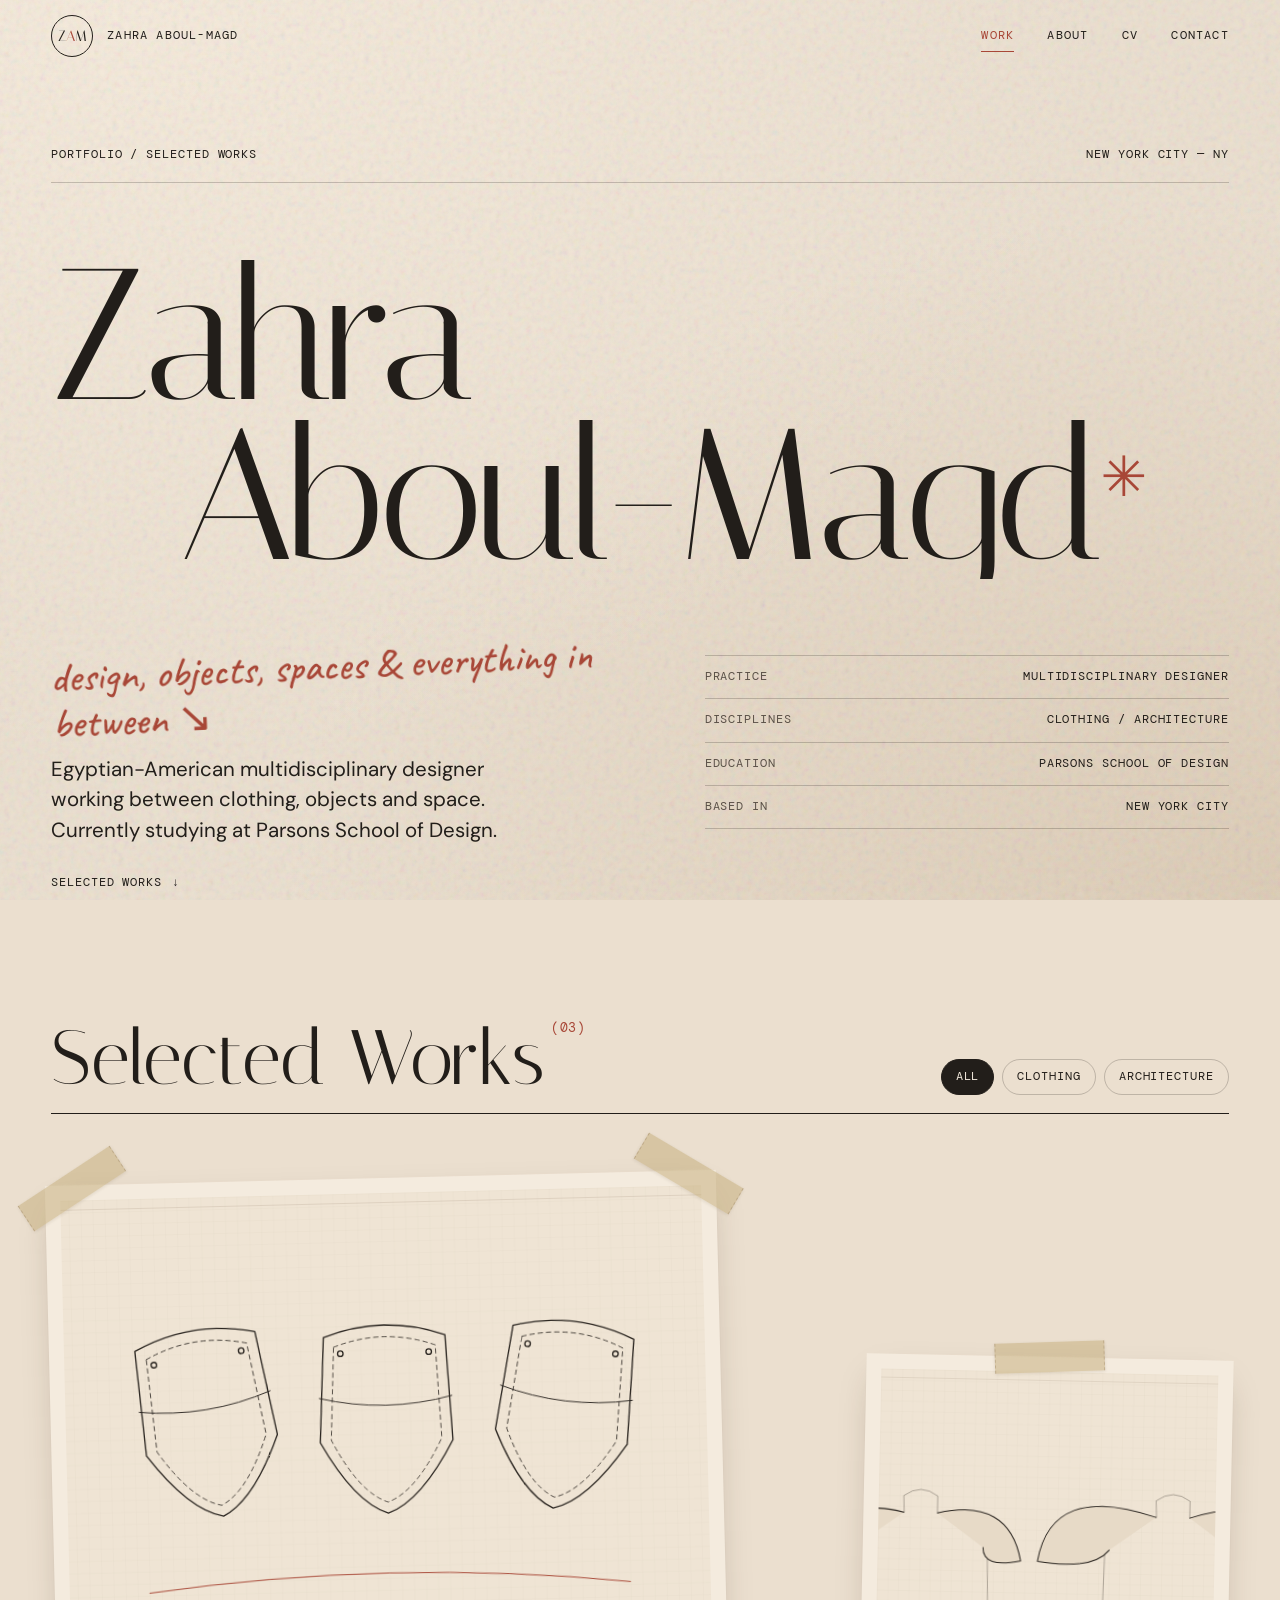
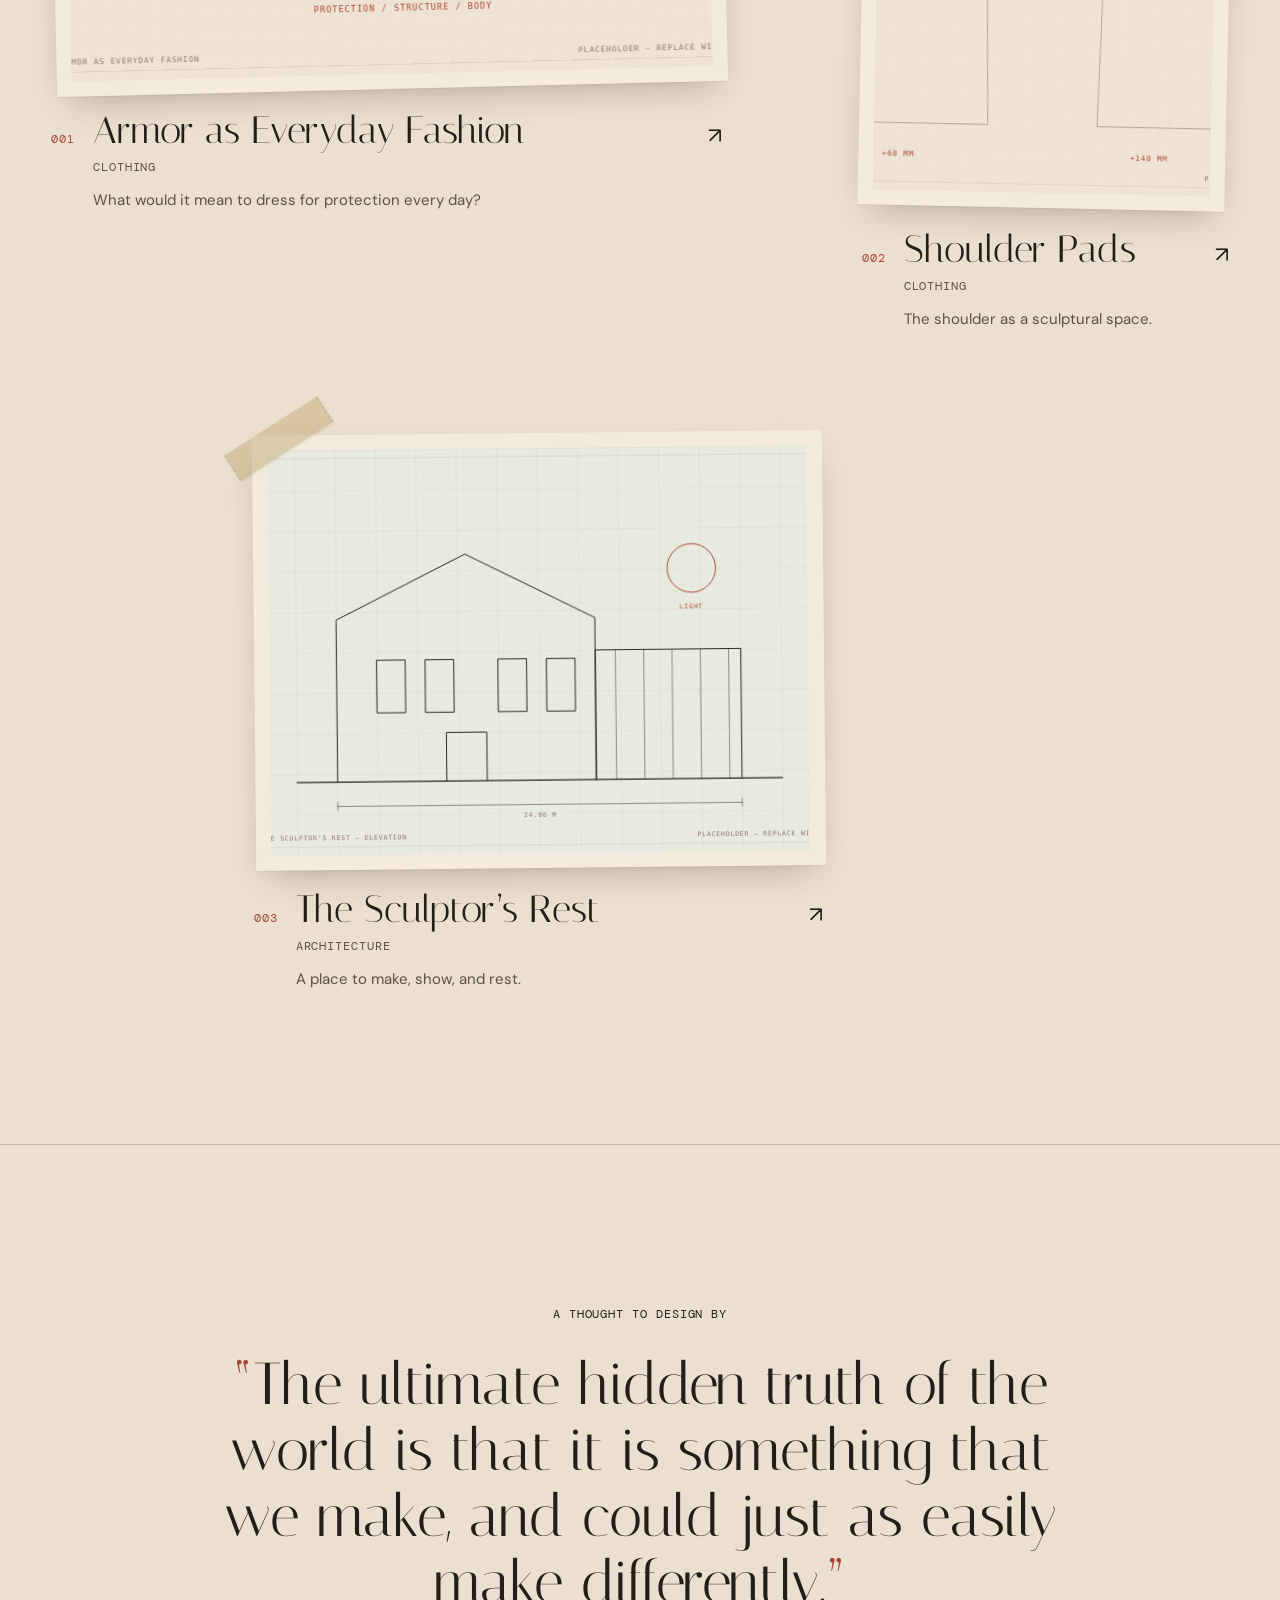
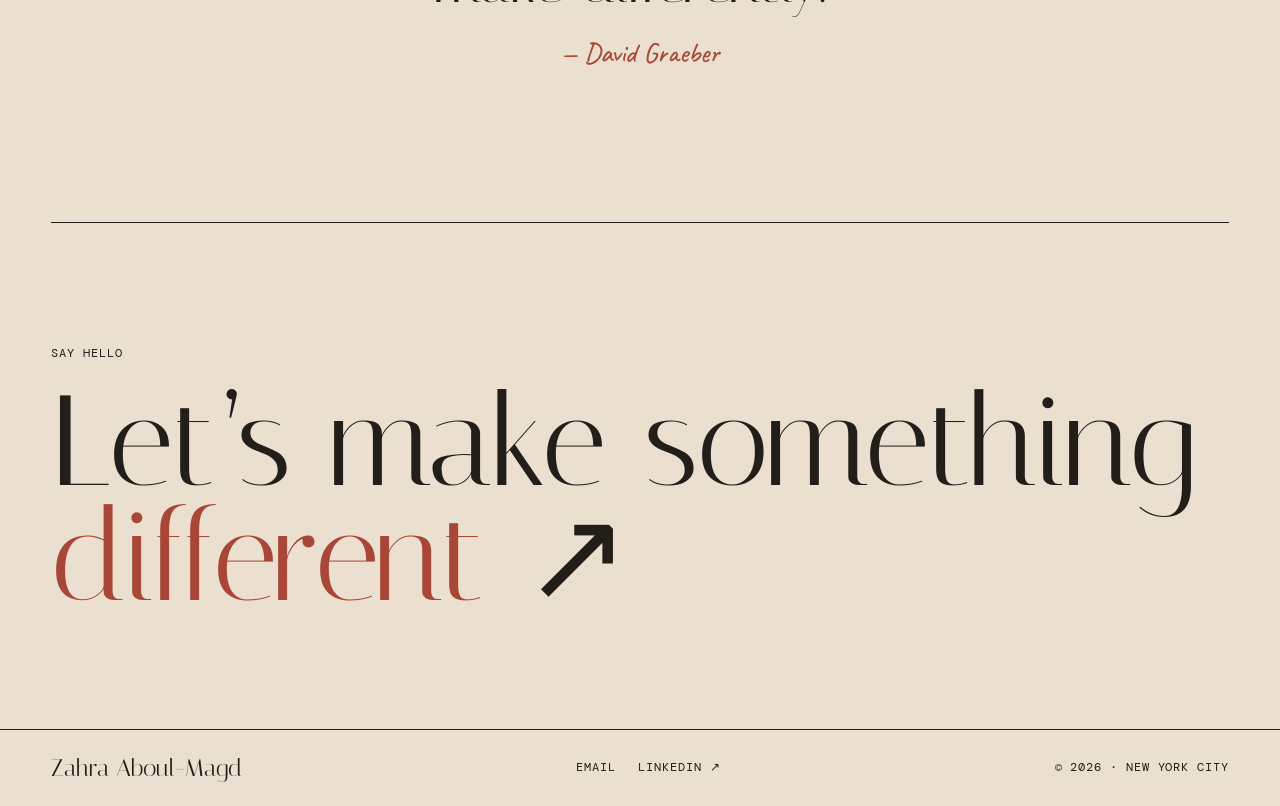
==== commit 7eee242d: "Redesign portfolio: multi-page layout, project galleries, lightbox Content moved to assets/js/conten" ====
--- a/index.html
+++ b/index.html
@@ -1,2549 +1,93 @@
-
 <!DOCTYPE html>
 <html lang="en">
 <head>
 <meta charset="UTF-8">
-<meta name="viewport" content="width=device-width, initial-scale=1.0">
-<meta name="description" content="Portfolio of Zahra Aboul-Magd, Egyptian-American multidisciplinary designer based in New York City.">
-<title>Zahra Aboul-Magd | Portfolio</title>
+<meta name="viewport" content="width=device-width, initial-scale=1, viewport-fit=cover">
+<title>Zahra Aboul-Magd — Portfolio</title>
+<meta name="description" content="Portfolio of Zahra Aboul-Magd, Egyptian-American multidisciplinary designer working across clothing, objects and architecture. New York City.">
+<meta name="theme-color" content="#e8d9c8">
 
-<!-- GOOGLE FONTS -->
+<meta property="og:type" content="website">
+<meta property="og:title" content="Zahra Aboul-Magd — Portfolio">
+<meta property="og:description" content="Multidisciplinary designer — clothing, objects, spaces & everything in between.">
+<meta property="og:image" content="assets/img/armor/plate-01.svg">
+<meta name="twitter:card" content="summary_large_image">
+
+<link rel="icon" href="favicon.svg" type="image/svg+xml">
+
 <link rel="preconnect" href="https://fonts.googleapis.com">
 <link rel="preconnect" href="https://fonts.gstatic.com" crossorigin>
-<link href="https://fonts.googleapis.com/css2?family=Caveat:wght@400;500;600;700&family=DM+Mono:wght@400;500&family=DM+Sans:wght@400;500;600&family=Italiana&display=swap" rel="stylesheet">
+<link href="https://fonts.googleapis.com/css2?family=Caveat:wght@500;600&family=DM+Mono:wght@400;500&family=DM+Sans:opsz,wght@9..40,400;9..40,500&family=Italiana&display=swap" rel="stylesheet">
 
-<style>
-
-/* ==============================
-   COLORS AND FONTS
-============================== */
-
-:root {
-  --paper: #e8d9c8;
-  --paper-light: #f3e8d9;
-  --paper-dark: #d4bfaa;
-  --ink: #24201c;
-  --gold: #b7ad69;
-  --olive: #8f9057;
-  --red: #a84737;
-  --line: #9e8e7e;
-  --serif: 'Italiana', Georgia, serif;
-  --sans: 'DM Sans', Arial, sans-serif;
-  --mono: 'DM Mono', monospace;
-  --hand: 'Caveat', cursive;
-}
-
-* {
-  box-sizing: border-box;
-}
-
-html {
-  scroll-behavior: smooth;
-}
-
-body {
-  margin: 0;
-  color: var(--ink);
-  font-family: var(--sans);
-  background-color: var(--paper);
-  background-image:
-    url("data:image/svg+xml,%3Csvg viewBox='0 0 180 180' xmlns='http://www.w3.org/2000/svg'%3E%3Cfilter id='n'%3E%3CfeTurbulence type='fractalNoise' baseFrequency='.68' numOctaves='3' stitchTiles='stitch'/%3E%3C/filter%3E%3Crect width='100%25' height='100%25' filter='url(%23n)' opacity='.22'/%3E%3C/svg%3E"),
-    radial-gradient(ellipse at 15% 20%, #f0e2d2, transparent 65%),
-    linear-gradient(135deg, #e9dccc, #d8c6b3);
-  background-blend-mode: multiply, normal, normal;
-  background-attachment: fixed;
-  overflow-x: hidden;
-}
-
-button, a {
-  -webkit-tap-highlight-color: transparent;
-}
-
-button {
-  font: inherit;
-  cursor: pointer;
-}
-
-a {
-  color: inherit;
-  text-decoration: none;
-}
-
-button:focus-visible,
-a:focus-visible {
-  outline: 2px solid var(--red);
-  outline-offset: 4px;
-}
-
-::selection {
-  background: #d7d49a;
-}
-
-.container {
-  width: min(100% - 70px, 1400px);
-  margin: auto;
-}
-
-.mono {
-  font-family: var(--mono);
-  font-size: 11px;
-  text-transform: uppercase;
-  letter-spacing: .07em;
-}
-
-.handwritten {
-  font-family: var(--hand);
-  font-weight: 500;
-}
-
-.paper-card {
-  position: relative;
-  background: rgba(250, 240, 225, .68);
-  box-shadow: 3px 6px 16px #59432a1c;
-}
-
-/* ==============================
-   HEADER
-============================== */
-
-.site-header {
-  border-bottom: 1px solid var(--ink);
-  position: relative;
-  z-index: 30;
-  background: rgba(232, 217, 200, .95);
-}
-
-.header-inner {
-  min-height: 70px;
-  display: flex;
-  align-items: center;
-  justify-content: space-between;
-  gap: 20px;
-}
-
-.site-logo {
-  border: none;
-  background: transparent;
-  padding: 0;
-  font-family: var(--serif);
-  font-size: 27px;
-  white-space: nowrap;
-  color: var(--ink);
-}
-
-.desktop-nav {
-  display: flex;
-  gap: 22px;
-  align-items: center;
-}
-
-.desktop-nav button {
-  border: none;
-  background: transparent;
-  padding: 8px 0;
-  font-family: var(--mono);
-  font-size: 10px;
-  text-transform: uppercase;
-  color: var(--ink);
-}
-
-.desktop-nav button:hover,
-.desktop-nav button.active {
-  color: var(--red);
-}
-
-.mobile-menu-button {
-  display: none;
-  border: 1px solid var(--ink);
-  background: transparent;
-  padding: 10px 12px;
-  font-family: var(--mono);
-  font-size: 11px;
-}
-
-.mobile-nav {
-  display: none;
-  flex-direction: column;
-  padding: 15px 25px 25px;
-  border-top: 1px solid var(--line);
-}
-
-.mobile-nav.open {
-  display: flex;
-}
-
-.mobile-nav button {
-  border: none;
-  border-bottom: 1px solid var(--line);
-  background: transparent;
-  text-align: left;
-  padding: 15px 0;
-  font-family: var(--mono);
-  font-size: 12px;
-  text-transform: uppercase;
-}
-
-/* ==============================
-   TAPE DECORATIONS
-============================== */
-
-.tape {
-  position: absolute;
-  z-index: 5;
-  width: 115px;
-  height: 35px;
-  background: rgba(193, 169, 119, .46);
-  border-left: 1px dashed #9d886b55;
-  border-right: 1px dashed #9d886b55;
-  box-shadow: 1px 2px 4px #59432a15;
-  pointer-events: none;
-}
-
-.tape-left {
-  top: -12px;
-  left: -34px;
-  transform: rotate(-35deg);
-}
-
-.tape-right {
-  top: -12px;
-  right: -34px;
-  transform: rotate(35deg);
-}
-
-.tape-center {
-  top: -15px;
-  left: 50%;
-  transform: translateX(-50%) rotate(-4deg);
-}
-
-.tape-bottom {
-  bottom: -10px;
-  right: 12%;
-  transform: rotate(-12deg);
-}
-
-.tape-vertical {
-  width: 38px;
-  height: 105px;
-  top: 25%;
-  right: -12px;
-  transform: rotate(7deg);
-}
-
-/* ==============================
-   PAGE SYSTEM
-============================== */
-
-.page {
-  display: none;
-  min-height: calc(100vh - 225px);
-  animation: appear .4s ease;
-}
-
-.page.active {
-  display: block;
-}
-
-.page[hidden] {
-  display: none !important;
-}
-
-@keyframes appear {
-  from {
-    opacity: 0;
-    transform: translateY(10px);
-  }
-  to {
-    opacity: 1;
-    transform: translateY(0);
-  }
-}
-
-.page-content {
-  padding: 70px 0 95px;
-}
-
-.page-topline {
-  display: flex;
-  justify-content: space-between;
-  gap: 20px;
-  margin-bottom: 55px;
-}
-
-.page-title {
-  font-family: var(--serif);
-  font-size: clamp(58px, 9vw, 125px);
-  font-weight: 400;
-  line-height: .95;
-  letter-spacing: -.045em;
-  margin: 0 0 55px;
-}
-
-.page-navigation {
-  display: flex;
-  justify-content: space-between;
-  gap: 20px;
-  border-top: 1px solid var(--line);
-  margin-top: 80px;
-  padding-top: 25px;
-}
-
-.page-navigation button {
-  background: none;
-  border: none;
-  font-family: var(--mono);
-  font-size: 11px;
-  text-transform: uppercase;
-  padding: 10px 0;
-  color: var(--ink);
-}
-
-.page-navigation button:hover {
-  color: var(--red);
-}
-
-/* ==============================
-   FASHION PATTERN PAPER
-
-   Used on:
-   - Clothing Design
-   - Armor project
-   - Shoulder Pads project
-
-   Self-contained SVG drafting marks:
-   pattern outlines, grainlines,
-   seam allowances, notches,
-   measurement labels and curves.
-============================== */
-
-.fashion-page {
-  position: relative;
-  isolation: isolate;
-  background-color: #e9dfd0;
-  background-image:
-    linear-gradient(
-      rgba(249, 242, 229, .80),
-      rgba(241, 231, 215, .80)
-    ),
-    url("data:image/svg+xml,%3Csvg xmlns='http://www.w3.org/2000/svg' width='650' height='760' viewBox='0 0 650 760'%3E%3Cg fill='none' stroke='%238b7465' stroke-width='1.25' opacity='.58'%3E%3Cpath d='M50 40 L260 40 Q275 115 245 200 Q210 280 220 390 L240 680 L60 680 L80 390 Q92 250 50 160 Z'/%3E%3Cpath stroke-dasharray='7 6' d='M68 60 L242 60 Q250 120 225 195 Q188 290 200 390 L220 660 L82 660 L100 390 Q112 250 68 160 Z'/%3E%3Cpath d='M380 80 Q480 30 565 100 L610 330 Q545 390 465 340 L420 240 Z'/%3E%3Cpath stroke-dasharray='6 5' d='M392 98 Q480 52 548 112 L588 318 Q538 366 478 324 L439 236 Z'/%3E%3Cpath d='M115 90 L115 600 M108 104 L115 90 L122 104 M108 586 L115 600 L122 586'/%3E%3Cpath d='M500 150 L500 310 M493 164 L500 150 L507 164 M493 296 L500 310 L507 296'/%3E%3Cpath d='M50 160 l-12 -7 l12 -7 M260 160 l12 -7 l-12 -7 M220 390 l12 -7 l-12 -7'/%3E%3Cpath stroke-dasharray='3 5' d='M30 710 H620 M315 20 V735'/%3E%3Cpath d='M345 450 C400 390 530 430 595 510 C560 590 430 635 350 585 Z'/%3E%3Cpath stroke-dasharray='6 5' d='M365 460 C425 415 520 450 572 510 C540 565 435 610 370 570 Z'/%3E%3C/g%3E%3Cg fill='%23715f54' font-family='monospace' font-size='12' opacity='.70'%3E%3Ctext x='125' y='85'%3EFRONT / 01%3C/text%3E%3Ctext x='128' y='350' transform='rotate(-90 128 350)'%3EGRAINLINE%3C/text%3E%3Ctext x='460' y='75'%3ESLEEVE / 02%3C/text%3E%3Ctext x='510' y='250' transform='rotate(-90 510 250)'%3EGRAINLINE%3C/text%3E%3Ctext x='420' y='650'%3ECUT 2%3C/text%3E%3Ctext x='40' y='735'%3ESEAM ALLOWANCE 1.5 CM%3C/text%3E%3C/g%3E%3C/svg%3E");
-  background-size: auto, 650px 760px;
-  background-repeat: repeat;
-}
-
-.fashion-page::before {
-  content: "";
-  position: absolute;
-  inset: 0;
-  z-index: -1;
-  pointer-events: none;
-  background-image:
-    repeating-linear-gradient(
-      0deg,
-      transparent 0,
-      transparent 24px,
-      rgba(127, 105, 88, .055) 25px
-    ),
-    repeating-linear-gradient(
-      90deg,
-      transparent 0,
-      transparent 24px,
-      rgba(127, 105, 88, .055) 25px
-    );
-}
-
-.fashion-page .page-title,
-.fashion-page .project-detail-title {
-  text-shadow: 1px 2px 0 #f4e9d8;
-}
-
-/* ==============================
-   ARCHITECTURE PATTERN PAPER
-
-   Used on Architecture page.
-   Contains drafting grid,
-   floor plans, walls, door arcs,
-   dimension lines and annotations.
-============================== */
-
-.architecture-page {
-  position: relative;
-  isolation: isolate;
-  background-color: #e1e3db;
-  background-image:
-    linear-gradient(
-      rgba(242, 240, 226, .78),
-      rgba(229, 230, 218, .78)
-    ),
-    url("data:image/svg+xml,%3Csvg xmlns='http://www.w3.org/2000/svg' width='720' height='720' viewBox='0 0 720 720'%3E%3Cg fill='none' stroke='%235b716e' opacity='.50'%3E%3Cpath stroke-width='3' d='M85 100 H560 V430 H85 Z M110 125 H535 V405 H110 Z'/%3E%3Cpath stroke-width='3' d='M310 125 V280 H535 M310 280 H110 M430 280 V405'/%3E%3Cpath stroke-width='2' d='M310 195 V245 M310 245 A50 50 0 0 0 360 195 M430 335 V385 M430 335 A50 50 0 0 1 480 385'/%3E%3Cpath stroke-width='1' d='M85 65 H560 M85 58 V72 M560 58 V72 M65 100 V430 M58 100 H72 M58 430 H72 M110 455 H535 M110 448 V462 M535 448 V462'/%3E%3Cpath stroke-dasharray='5 5' d='M322 70 V455 M50 290 H590'/%3E%3Cpath stroke-width='2' d='M130 155 H270 V245 H130 Z M340 315 H405 V385 H340 Z'/%3E%3Cpath stroke-width='1' d='M105 510 H605 M105 530 H605 M105 550 H605 M105 570 H605 M105 590 H605 M105 610 H605 M105 630 H605 M105 650 H605'/%3E%3Cpath stroke-width='2' d='M130 510 V650 M250 510 V650 M370 510 V650 M490 510 V650'/%3E%3C/g%3E%3Cg fill='%235b716e' font-family='monospace' font-size='12' opacity='.65'%3E%3Ctext x='275' y='55'%3E12.00 M%3C/text%3E%3Ctext x='42' y='310' transform='rotate(-90 42 310)'%3E8.50 M%3C/text%3E%3Ctext x='140' y='150'%3ESTUDIO%3C/text%3E%3Ctext x='355' y='150'%3EWORKSHOP%3C/text%3E%3Ctext x='145' y='335'%3EGALLERY%3C/text%3E%3Ctext x='445' y='335'%3EREST%3C/text%3E%3Ctext x='115' y='500'%3EARCHITECTURAL DRAWING / 1:100%3C/text%3E%3Ctext x='140' y='690'%3EPLAN / SECTION / ELEVATION%3C/text%3E%3C/g%3E%3C/svg%3E");
-  background-size: auto, 720px 720px;
-  background-repeat: repeat;
-}
-
-.architecture-page::before {
-  content: "";
-  position: absolute;
-  inset: 0;
-  z-index: -1;
-  pointer-events: none;
-  background-image:
-    linear-gradient(
-      rgba(80, 113, 109, .09) 1px,
-      transparent 1px
-    ),
-    linear-gradient(
-      90deg,
-      rgba(80, 113, 109, .09) 1px,
-      transparent 1px
-    ),
-    linear-gradient(
-      rgba(80, 113, 109, .05) 1px,
-      transparent 1px
-    ),
-    linear-gradient(
-      90deg,
-      rgba(80, 113, 109, .05) 1px,
-      transparent 1px
-    );
-  background-size:
-    100px 100px,
-    100px 100px,
-    20px 20px,
-    20px 20px;
-}
-
-.architecture-page .page-title {
-  text-shadow: 1px 2px 0 #f1eee5;
-}
-
-/* Drafting paper labels */
-
-.pattern-paper-label {
-  display: inline-block;
-  padding: 9px 13px;
-  border: 1px solid var(--line);
-  background: rgba(246, 237, 223, .82);
-  font-family: var(--mono);
-  font-size: 10px;
-  letter-spacing: .06em;
-  text-transform: uppercase;
-  margin-bottom: 35px;
-}
-
-.architecture-page .pattern-paper-label {
-  background: rgba(236, 240, 230, .85);
-  border-color: #8b9b91;
-}
-
-/* ==============================
-   LANDING PAGE
-============================== */
-
-.landing-content {
-  min-height: calc(100vh - 240px);
-  padding-top: 55px;
-  padding-bottom: 75px;
-  display: flex;
-  flex-direction: column;
-  justify-content: space-between;
-}
-
-.landing-top {
-  display: flex;
-  justify-content: space-between;
-  gap: 20px;
-}
-
-.landing-title {
-  font-family: var(--serif);
-  font-size: clamp(72px, 12vw, 190px);
-  line-height: .82;
-  font-weight: 400;
-  letter-spacing: -.065em;
-  margin: 70px 0 50px;
-}
-
-.landing-title span {
-  display: block;
-}
-
-.landing-title span:last-child {
-  text-align: right;
-}
-
-.landing-asterisk {
-  color: var(--red);
-  font-size: .35em;
-  vertical-align: top;
-  margin-left: 6px;
-}
-
-.landing-description {
-  max-width: 350px;
-  font-size: 15px;
-  line-height: 1.7;
-}
-
-.landing-annotation {
-  font-family: var(--hand);
-  font-size: 30px;
-  transform: rotate(-5deg);
-  color: var(--red);
-  text-align: right;
-  margin: 10px 0 35px;
-}
-
-.landing-quote {
-  position: relative;
-  max-width: 960px;
-  margin: 45px auto 20px;
-  padding: 35px 0;
-  border-top: 1px solid var(--line);
-  border-bottom: 1px solid var(--line);
-  text-align: center;
-}
-
-.landing-quote blockquote {
-  font-family: var(--serif);
-  font-size: clamp(25px, 3.5vw, 48px);
-  line-height: 1.25;
-  margin: 15px auto 20px;
-}
-
-.landing-quote .quote-author {
-  font-family: var(--hand);
-  font-size: 29px;
-  color: var(--red);
-}
-
-.landing-quote .quote-label {
-  margin-bottom: 20px;
-}
-
-/* ==============================
-   TABLE OF CONTENTS
-============================== */
-
-.contents-intro {
-  text-align: center;
-  margin-bottom: 60px;
-}
-
-.contents-title {
-  font-family: var(--serif);
-  font-size: clamp(65px, 10vw, 145px);
-  line-height: 1;
-  font-weight: 400;
-  margin: 0;
-}
-
-.contents-subtitle {
-  font-family: var(--hand);
-  font-size: 34px;
-  color: var(--red);
-  transform: rotate(-3deg);
-  margin-top: 10px;
-}
-
-.circle-grid {
-  display: grid;
-  grid-template-columns: repeat(3, 1fr);
-  gap: 45px 30px;
-  padding: 25px 0 55px;
-}
-
-.circle-link {
-  position: relative;
-  display: flex;
-  flex-direction: column;
-  align-items: center;
-  gap: 17px;
-  border: none;
-  background: none;
-  color: var(--ink);
-}
-
-.circle-shape {
-  width: 100%;
-  max-width: 340px;
-  aspect-ratio: 1.45 / 1;
-  border-radius: 50%;
-  display: flex;
-  align-items: center;
-  justify-content: center;
-  padding: 20px;
-  text-align: center;
-  background:
-    radial-gradient(
-      ellipse at 30% 24%,
-      #e3d996 0%,
-      #c9c47d 35%,
-      #a8a663 65%,
-      #777b45 100%
-    );
-  border: 1px solid #7e7849;
-  box-shadow:
-    inset 0 0 18px #ffffff55,
-    inset -12px -12px 22px #555e3433,
-    5px 8px 12px #3b30241c;
-  transition:
-    transform .3s,
-    box-shadow .3s;
-}
-
-.circle-link:hover .circle-shape {
-  transform: scale(1.045) rotate(-3deg);
-  box-shadow:
-    inset 0 0 18px #ffffff55,
-    9px 12px 18px #3b302433;
-}
-
-.circle-title {
-  font-family: var(--serif);
-  font-size: clamp(24px, 3vw, 43px);
-  line-height: 1;
-}
-
-.circle-number {
-  font-family: var(--mono);
-  font-size: 10px;
-}
-
-.circle-link:nth-child(2) {
-  transform: translateY(25px);
-}
-
-.circle-link:nth-child(3) {
-  transform: rotate(3deg);
-}
-
-.circle-link:nth-child(4) {
-  transform: rotate(-3deg);
-}
-
-.circle-link:nth-child(5) {
-  transform: translateY(20px);
-}
-
-.circle-link:nth-child(6) {
-  transform: rotate(2deg);
-}
-
-.contents-note {
-  text-align: center;
-  font-family: var(--hand);
-  font-size: 28px;
-  color: var(--red);
-  margin: 40px 0;
-}
-
-/* ==============================
-   ABOUT PAGE
-============================== */
-
-.about-layout {
-  display: grid;
-  grid-template-columns: 1fr 1fr;
-  gap: 9%;
-}
-
-.about-statement {
-  font-family: var(--serif);
-  font-size: clamp(40px, 5vw, 72px);
-  line-height: 1.08;
-  margin: 0;
-}
-
-.about-text {
-  font-size: 17px;
-  line-height: 1.85;
-  max-width: 480px;
-}
-
-.about-details {
-  border-top: 1px solid var(--line);
-  margin-top: 40px;
-}
-
-.detail-row {
-  display: grid;
-  grid-template-columns: 115px 1fr;
-  gap: 15px;
-  padding: 18px 0;
-  border-bottom: 1px solid var(--line);
-}
-
-.detail-row span:last-child {
-  font-size: 14px;
-}
-
-.about-note {
-  font-family: var(--hand);
-  font-size: 35px;
-  color: var(--red);
-  margin-top: 40px;
-  transform: rotate(-4deg);
-}
-
-/* ==============================
-   CLOTHING PREVIEWS
-============================== */
-
-.preview-grid {
-  display: grid;
-  grid-template-columns: repeat(2, 1fr);
-  gap: 50px;
-  margin-top: 30px;
-}
-
-.project-preview {
-  position: relative;
-  border: none;
-  background: none;
-  padding: 0;
-  text-align: left;
-  color: var(--ink);
-  width: 100%;
-}
-
-.preview-image {
-  height: 400px;
-  overflow: hidden;
-  position: relative;
-  border: 10px solid #f1e7d8;
-  box-shadow: 5px 9px 16px #59432a26;
-  transition: transform .3s;
-}
-
-.project-preview:hover .preview-image {
-  transform: rotate(-2deg) translateY(-5px);
-}
-
-.preview-title {
-  font-family: var(--serif);
-  font-size: clamp(35px, 4vw, 62px);
-  font-weight: 400;
-  margin: 25px 0 8px;
-}
-
-.preview-subtitle {
-  font-family: var(--mono);
-  font-size: 10px;
-  text-transform: uppercase;
-}
-
-.preview-arrow {
-  font-family: var(--hand);
-  font-size: 30px;
-  color: var(--red);
-  margin-top: 10px;
-}
-
-/* ==============================
-   PROJECT ARTWORK
-============================== */
-
-.armor-art {
-  background: #c9b9a2;
-  display: grid;
-  grid-template-columns: repeat(3, 1fr);
-  gap: 12px;
-  padding: 25px;
-  height: 100%;
-  min-height: 380px;
-}
-
-.armor-panel {
-  position: relative;
-  background: #ded1bb;
-  overflow: hidden;
-}
-
-.armor-panel:nth-child(2) {
-  background: #b3a48c;
-}
-
-.armor-panel:nth-child(3) {
-  background: #e8dcc7;
-}
-
-.armor-shape {
-  position: absolute;
-  width: 62%;
-  height: 68%;
-  left: 19%;
-  top: 15%;
-  border: 2px solid #333027;
-  border-radius: 50% 50% 25% 25%;
-  transform: rotate(-8deg);
-}
-
-.armor-shape::after {
-  content: "";
-  position: absolute;
-  width: 85%;
-  height: 42%;
-  top: 25%;
-  left: 7%;
-  border: 1px solid #333027;
-  border-radius: 50%;
-  transform: rotate(25deg);
-}
-
-.armor-panel:nth-child(2) .armor-shape {
-  border-radius: 70% 20% 60% 20%;
-  transform: rotate(20deg);
-  background: repeating-linear-gradient(
-    135deg,
-    transparent 0 12px,
-    #84765d 13px 14px
-  );
-}
-
-.armor-panel:nth-child(3) .armor-shape {
-  border-radius: 20% 65% 25% 60%;
-  transform: rotate(-18deg);
-}
-
-.art-label {
-  position: absolute;
-  left: 12px;
-  bottom: 12px;
-  font-family: var(--mono);
-  font-size: 9px;
-  text-transform: uppercase;
-}
-
-.shoulder-art {
-  display: grid;
-  grid-template-columns: 1fr 1fr;
-  gap: 15px;
-  padding: 20px;
-  background: #c5c0b5;
-  height: 100%;
-  min-height: 380px;
-}
-
-.shoulder-panel {
-  background: #e7e2d9;
-  position: relative;
-  display: flex;
-  justify-content: center;
-  align-items: center;
-  overflow: hidden;
-}
-
-.shoulder-shape {
-  width: 68%;
-  aspect-ratio: 1;
-  background: radial-gradient(
-    ellipse at 30% 25%,
-    #a4a49e,
-    #535550 55%,
-    #242724
-  );
-  border-radius: 65% 35% 70% 25%;
-  transform: rotate(-30deg);
-  box-shadow: 18px 22px 30px #0003;
-}
-
-.shoulder-panel:nth-child(2) .shoulder-shape {
-  border-radius: 25% 70% 30% 65%;
-  transform: rotate(30deg);
-}
-
-/* ==============================
-   INDIVIDUAL PROJECT PAGES
-============================== */
-
-.project-detail-title {
-  font-family: var(--serif);
-  font-size: clamp(58px, 8vw, 115px);
-  font-weight: 400;
-  line-height: .95;
-  letter-spacing: -.04em;
-  margin: 0 0 50px;
-}
-
-.project-detail-art {
-  position: relative;
-  min-height: 500px;
-  border: 14px solid #f1e7d8;
-  box-shadow: 6px 10px 20px #59432a24;
-}
-
-.project-detail-art .armor-art,
-.project-detail-art .shoulder-art {
-  min-height: 480px;
-}
-
-.project-detail-description {
-  display: grid;
-  grid-template-columns: 1fr 1.5fr;
-  gap: 10%;
-  margin-top: 55px;
-}
-
-.project-detail-description p {
-  font-size: 17px;
-  line-height: 1.8;
-  max-width: 600px;
-}
-
-.project-hand-note {
-  font-family: var(--hand);
-  font-size: 35px;
-  color: var(--red);
-  transform: rotate(-3deg);
-}
-
-.placeholder-note {
-  font-family: var(--mono);
-  font-size: 10px;
-  line-height: 1.8;
-  color: #76695c;
-  margin-top: 25px;
-}
-
-/* ==============================
-   ARCHITECTURE ARTWORK
-============================== */
-
-.architecture-art {
-  min-height: 480px;
-  background-color: #e8dfd0;
-  background-image:
-    linear-gradient(#9b8f7c44 1px, transparent 1px),
-    linear-gradient(90deg, #9b8f7c44 1px, transparent 1px);
-  background-size: 25px 25px;
-  display: flex;
-  justify-content: center;
-  align-items: center;
-  padding: 55px;
-}
-
-.building {
-  width: min(100%, 700px);
-  height: 340px;
-  background: #8e998d;
-  border: 3px solid #292d27;
-  display: grid;
-  grid-template-columns: repeat(5, 1fr);
-  grid-template-rows: repeat(2, 1fr);
-  gap: 8px;
-  padding: 18px;
-  position: relative;
-  box-shadow: 20px 20px 0 #b9b0a1;
-}
-
-.window {
-  background: #34443e;
-  border: 5px solid #c5c6b9;
-  position: relative;
-}
-
-.window::after {
-  content: "";
-  position: absolute;
-  top: 0;
-  bottom: 0;
-  left: 50%;
-  border-left: 2px solid #c5c6b9;
-}
-
-.window:nth-child(3),
-.window:nth-child(8) {
-  background: #d3c5a6;
-}
-
-.red-marker {
-  position: absolute;
-  width: 110px;
-  height: 160px;
-  border: 3px solid var(--red);
-  top: 55px;
-  right: 70px;
-}
-
-/* ==============================
-   RESUME
-============================== */
-
-.resume-layout {
-  display: grid;
-  grid-template-columns: .85fr 1.15fr;
-  gap: 10%;
-}
-
-.resume-name {
-  font-family: var(--serif);
-  font-size: clamp(55px, 7vw, 100px);
-  line-height: .95;
-  font-weight: 400;
-  margin: 0 0 30px;
-}
-
-.resume-block {
-  border-top: 1px solid var(--ink);
-  padding: 22px 0 40px;
-}
-
-.resume-block h3 {
-  font-family: var(--mono);
-  font-size: 11px;
-  text-transform: uppercase;
-  margin: 0 0 22px;
-}
-
-.resume-block h4 {
-  font-size: 22px;
-  font-weight: 500;
-  margin: 0 0 10px;
-}
-
-.resume-block p {
-  font-size: 15px;
-  line-height: 1.8;
-  margin: 0;
-}
-
-/* ==============================
-   CONTACT
-============================== */
-
-.contact-heading {
-  font-family: var(--serif);
-  font-size: clamp(65px, 10vw, 150px);
-  font-weight: 400;
-  line-height: .95;
-  margin: 40px 0 75px;
-}
-
-.contact-links {
-  border-top: 1px solid var(--ink);
-}
-
-.contact-link {
-  display: flex;
-  justify-content: space-between;
-  align-items: center;
-  gap: 20px;
-  padding: 28px 0;
-  border-bottom: 1px solid var(--line);
-  font-size: clamp(18px, 3vw, 32px);
-  overflow-wrap: anywhere;
-}
-
-.contact-link:hover {
-  color: var(--red);
-}
-
-/* ==============================
-   FOOTER
-============================== */
-
-.site-footer {
-  border-top: 1px solid var(--ink);
-  padding: 24px 0;
-  background: rgba(225, 207, 187, .7);
-}
-
-.footer-inner {
-  display: flex;
-  justify-content: space-between;
-  align-items: center;
-  gap: 20px;
-  flex-wrap: wrap;
-}
-
-.footer-name {
-  font-family: var(--serif);
-  font-size: 20px;
-}
-
-.footer-contact {
-  display: flex;
-  gap: 25px;
-  flex-wrap: wrap;
-}
-
-.footer-contact a,
-.footer-year {
-  font-family: var(--mono);
-  font-size: 10px;
-  overflow-wrap: anywhere;
-}
-
-.footer-contact a:hover {
-  color: var(--red);
-}
-
-/* ==============================
-   RESPONSIVE
-============================== */
-
-@media (max-width: 900px) {
-
-  .container {
-    width: min(100% - 36px, 1400px);
-  }
-
-  .desktop-nav {
-    display: none;
-  }
-
-  .mobile-menu-button {
-    display: block;
-  }
-
-  .circle-grid {
-    grid-template-columns: repeat(2, 1fr);
-    gap: 35px 20px;
-  }
-
-  .circle-link:nth-child(n) {
-    transform: none;
-  }
-
-  .about-layout,
-  .resume-layout,
-  .project-detail-description {
-    grid-template-columns: 1fr;
-    gap: 35px;
-  }
-
-  .preview-grid {
-    gap: 25px;
-  }
-
-  .preview-image {
-    height: 300px;
-  }
-
-  .page-content {
-    padding: 50px 0 75px;
-  }
-
-  .landing-title {
-    font-size: 12vw;
-  }
-
-}
-
-@media (max-width: 600px) {
-
-  .header-inner {
-    min-height: 60px;
-  }
-
-  .site-logo {
-    font-size: 22px;
-  }
-
-  .landing-content {
-    padding-top: 35px;
-  }
-
-  .landing-title {
-    font-size: 12.5vw;
-    margin: 65px 0 40px;
-  }
-
-  .landing-top {
-    font-size: 9px;
-  }
-
-  .landing-quote {
-    margin-top: 35px;
-  }
-
-  .landing-quote blockquote {
-    font-size: 30px;
-  }
-
-  .landing-annotation {
-    font-size: 25px;
-  }
-
-  .contents-title {
-    font-size: 65px;
-  }
-
-  .circle-grid {
-    gap: 30px 12px;
-  }
-
-  .circle-shape {
-    padding: 12px;
-    aspect-ratio: 1.2 / 1;
-  }
-
-  .circle-title {
-    font-size: 25px;
-  }
-
-  .preview-grid {
-    grid-template-columns: 1fr;
-    gap: 65px;
-  }
-
-  .preview-image {
-    height: 350px;
-  }
-
-  .page-title {
-    font-size: 60px;
-  }
-
-  .project-detail-title {
-    font-size: 58px;
-  }
-
-  .project-detail-art {
-    border-width: 8px;
-    min-height: 300px;
-  }
-
-  .project-detail-art .armor-art,
-  .project-detail-art .shoulder-art {
-    min-height: 300px;
-  }
-
-  .armor-art {
-    padding: 10px;
-    gap: 5px;
-    min-height: 280px;
-  }
-
-  .shoulder-art {
-    padding: 10px;
-    gap: 7px;
-    min-height: 280px;
-  }
-
-  .architecture-art {
-    min-height: 300px;
-    padding: 25px;
-  }
-
-  .building {
-    height: 190px;
-    padding: 8px;
-    gap: 4px;
-  }
-
-  .window {
-    border-width: 2px;
-  }
-
-  .red-marker {
-    width: 55px;
-    height: 85px;
-    top: 30px;
-    right: 25px;
-  }
-
-  .contact-heading {
-    font-size: 14vw;
-  }
-
-  .contact-link {
-    font-size: 17px;
-  }
-
-  .footer-inner {
-    flex-direction: column;
-    align-items: flex-start;
-  }
-
-  .footer-contact {
-    gap: 12px;
-  }
-
-  .tape {
-    width: 75px;
-    height: 25px;
-  }
-
-  .fashion-page {
-    background-size: auto, 420px 491px;
-  }
-
-  .architecture-page {
-    background-size: auto, 480px 480px;
-  }
-
-}
-
-@media (prefers-reduced-motion: reduce) {
-
-  *,
-  *::before,
-  *::after {
-    animation-duration: .01ms !important;
-    transition-duration: .01ms !important;
-    scroll-behavior: auto !important;
-  }
-
-}
-
-</style>
+<link rel="stylesheet" href="assets/css/style.css">
 </head>
-
 <body>
 
-<!-- ==============================
-     HEADER
-============================== -->
+<a class="skip-link" href="#app">Skip to content</a>
 
-<header class="site-header">
+<header class="site-header" id="siteHeader">
+  <div class="wrap header-inner">
+    <a class="brand" href="#/" aria-label="Zahra Aboul-Magd, home">
+      <span class="brand-mark">Z<span>A</span>M</span>
+      <span class="brand-name">Zahra Aboul-Magd</span>
+    </a>
 
-  <div class="header-inner container">
-
-    <button class="site-logo" data-page="contents">
-      Table of Contents
-    </button>
-
-    <nav class="desktop-nav" aria-label="Main navigation">
-
-      <button data-page="home">Home</button>
-      <button data-page="contents">Contents</button>
-      <button data-page="about">About</button>
-      <button data-page="clothing">Clothing Design</button>
-      <button data-page="architecture">Architecture</button>
-      <button data-page="resume">Resume</button>
-      <button data-page="contact">Contact</button>
-
+    <nav class="nav" aria-label="Main">
+      <a href="#/" data-nav="home">Work</a>
+      <a href="#/about" data-nav="about">About</a>
+      <a href="#/cv" data-nav="cv">CV</a>
+      <a href="#/contact" data-nav="contact">Contact</a>
     </nav>
 
-    <button
-      class="mobile-menu-button"
-      id="menuToggle"
-      aria-expanded="false"
-      aria-controls="mobileNav"
-    >
-      MENU +
+    <button class="menu-btn" id="menuBtn" aria-expanded="false" aria-controls="mobileMenu">
+      <span class="menu-btn-label">Menu</span>
+      <span class="menu-btn-icon" aria-hidden="true"></span>
     </button>
-
   </div>
-
-  <nav class="mobile-nav" id="mobileNav">
-
-    <button data-page="home">Home</button>
-    <button data-page="contents">Table of Contents</button>
-    <button data-page="about">About</button>
-    <button data-page="clothing">Clothing Design</button>
-    <button data-page="architecture">Architecture</button>
-    <button data-page="resume">Resume</button>
-    <button data-page="contact">Contact</button>
-
-  </nav>
-
 </header>
 
-<main>
+<div class="mobile-menu" id="mobileMenu" hidden>
+  <nav aria-label="Mobile">
+    <a href="#/" data-nav="home"><span class="mono">01</span>Work</a>
+    <a href="#/about" data-nav="about"><span class="mono">02</span>About</a>
+    <a href="#/cv" data-nav="cv"><span class="mono">03</span>CV</a>
+    <a href="#/contact" data-nav="contact"><span class="mono">04</span>Contact</a>
+  </nav>
+  <p class="hand mobile-menu-note">choose where to wander ↘</p>
+</div>
 
-<!-- ==============================
-     LANDING PAGE
-============================== -->
-
-<section class="page active" id="home">
-
-  <div class="container landing-content">
-
-    <div class="landing-top mono">
-
-      <span>Portfolio / Selected Works</span>
-
-      <span>New York City — NY</span>
-
-    </div>
-
-    <h1 class="landing-title">
-
-      <span>Zahra</span>
-
-      <span>
-        Aboul-Magd<span class="landing-asterisk">*</span>
-      </span>
-
-    </h1>
-
-    <div>
-
-      <div class="landing-annotation">
-        design, objects, spaces & everything in between ↘
-      </div>
-
-      <p class="landing-description">
-
-        Egyptian-American multidisciplinary designer
-        located in New York City.
-
-        <br><br>
-
-        Parsons School of Design.
-
-      </p>
-
-    </div>
-
-    <div class="landing-quote">
-
-      <div class="mono quote-label">
-        A Thought to Design By
-      </div>
-
-      <blockquote>
-
-        “The Ultimate hidden truth of the world
-        is that it is something that we make
-        and could just as easily make differently”
-
-      </blockquote>
-
-      <div class="quote-author">
-        — David Graeber
-      </div>
-
-    </div>
-
-    <div style="text-align:center; margin-top:30px;">
-
-      <button
-        class="mono"
-        data-page="contents"
-        style="
-          background:none;
-          border:none;
-          border-bottom:1px solid currentColor;
-          padding:12px;
-        "
-      >
-        View Table of Contents →
-      </button>
-
-    </div>
-
-  </div>
-
-</section>
-
-<!-- ==============================
-     TABLE OF CONTENTS
-============================== -->
-
-<section class="page" id="contents" hidden>
-
-  <div class="container page-content">
-
-    <div class="contents-intro">
-
-      <div class="mono" style="margin-bottom:20px;">
-        Portfolio / Index
-      </div>
-
-      <h1 class="contents-title">
-        Table of Contents
-      </h1>
-
-      <div class="contents-subtitle">
-        choose where to wander ↘
-      </div>
-
-    </div>
-
-    <div class="circle-grid">
-
-      <button class="circle-link" data-page="about">
-
-        <span class="circle-shape">
-          <span class="circle-title">About</span>
-        </span>
-
-        <span class="circle-number">01 / ABOUT</span>
-
-      </button>
-
-      <button class="circle-link" data-page="clothing">
-
-        <span class="circle-shape">
-          <span class="circle-title">
-            Clothing<br>Design
-          </span>
-        </span>
-
-        <span class="circle-number">
-          02 / CLOTHING DESIGN
-        </span>
-
-      </button>
-
-      <button class="circle-link" data-page="architecture">
-
-        <span class="circle-shape">
-          <span class="circle-title">
-            Architecture
-          </span>
-        </span>
-
-        <span class="circle-number">
-          03 / ARCHITECTURE
-        </span>
-
-      </button>
-
-      <button class="circle-link" data-page="resume">
-
-        <span class="circle-shape">
-          <span class="circle-title">Resume</span>
-        </span>
-
-        <span class="circle-number">
-          04 / RESUME
-        </span>
-
-      </button>
-
-      <button class="circle-link" data-page="contact">
-
-        <span class="circle-shape">
-          <span class="circle-title">Contact</span>
-        </span>
-
-        <span class="circle-number">
-          05 / CONTACT
-        </span>
-
-      </button>
-
-      <button class="circle-link" data-page="home">
-
-        <span class="circle-shape">
-          <span class="circle-title">Home</span>
-        </span>
-
-        <span class="circle-number">
-          00 / LANDING
-        </span>
-
-      </button>
-
-    </div>
-
-    <div class="contents-note">
-      each circle opens a new page
-    </div>
-
-  </div>
-
-</section>
-
-<!-- ==============================
-     ABOUT
-============================== -->
-
-<section class="page" id="about" hidden>
-
-  <div class="container page-content">
-
-    <div class="page-topline mono">
-      <span>01 / About</span>
-      <span>Introduction</span>
-    </div>
-
-    <h1 class="page-title">About</h1>
-
-    <div class="about-layout">
-
-      <div>
-
-        <h2 class="about-statement">
-
-          Design as a way of questioning
-          the world around us.
-
-        </h2>
-
-        <div class="about-note">
-          making things differently ↗
-        </div>
-
-      </div>
-
-      <div>
-
-        <p class="about-text">
-
-          I'm Zahra Aboul-Magd, an Egyptian-American
-          multidisciplinary designer located in
-          New York City.
-
-        </p>
-
-        <p class="about-text">
-
-          My creative practice moves between clothing,
-          objects, spatial exploration, and experimentation.
-
-          This portfolio brings together selected projects
-          across different design disciplines.
-
-        </p>
-
-        <div class="about-details">
-
-          <div class="detail-row">
-            <span class="mono">Education</span>
-            <span>Parsons School of Design</span>
-          </div>
-
-          <div class="detail-row">
-            <span class="mono">Location</span>
-            <span>New York City, NY</span>
-          </div>
-
-          <div class="detail-row">
-            <span class="mono">Practice</span>
-            <span>Multidisciplinary Design</span>
-          </div>
-
-        </div>
-
-      </div>
-
-    </div>
-
-    <div class="page-navigation">
-
-      <button data-page="contents">← Contents</button>
-
-      <button data-page="clothing">
-        Clothing Design →
-      </button>
-
-    </div>
-
-  </div>
-
-</section>
-
-<!-- ==============================
-     CLOTHING DESIGN
-     FASHION PATTERN BACKGROUND
-============================== -->
-
-<section class="page fashion-page" id="clothing" hidden>
-
-  <div class="container page-content">
-
-    <div class="page-topline mono">
-      <span>02 / Selected Works</span>
-      <span>Clothing Design</span>
-    </div>
-
-    <div class="pattern-paper-label">
-      Pattern Drafting Paper / Garment Studies
-    </div>
-
-    <h1 class="page-title">
-      Clothing Design
-    </h1>
-
-    <div class="handwritten"
-         style="font-size:32px; color:var(--red); margin-bottom:40px;">
-
-      select a project to explore ↘
-
-    </div>
-
-    <div class="preview-grid">
-
-      <!-- ARMOR PREVIEW -->
-
-      <button class="project-preview" data-page="armor">
-
-        <div class="preview-image">
-
-          <div class="tape tape-left"></div>
-          <div class="tape tape-right"></div>
-
-          <div class="armor-art">
-
-            <div class="armor-panel">
-              <div class="armor-shape"></div>
-              <span class="art-label">01</span>
-            </div>
-
-            <div class="armor-panel">
-              <div class="armor-shape"></div>
-              <span class="art-label">02</span>
-            </div>
-
-            <div class="armor-panel">
-              <div class="armor-shape"></div>
-              <span class="art-label">03</span>
-            </div>
-
-          </div>
-
-        </div>
-
-        <h2 class="preview-title">
-          Armor as Everyday Fashion
-        </h2>
-
-        <div class="preview-subtitle">
-          Project 001 / Clothing Design
-        </div>
-
-        <div class="preview-arrow">
-          view project ↗
-        </div>
-
-      </button>
-
-      <!-- SHOULDER PADS PREVIEW -->
-
-      <button class="project-preview" data-page="shoulders">
-
-        <div class="preview-image">
-
-          <div class="tape tape-center"></div>
-
-          <div class="shoulder-art">
-
-            <div class="shoulder-panel">
-              <div class="shoulder-shape"></div>
-              <span class="art-label">01</span>
-            </div>
-
-            <div class="shoulder-panel">
-              <div class="shoulder-shape"></div>
-              <span class="art-label">02</span>
-            </div>
-
-          </div>
-
-        </div>
-
-        <h2 class="preview-title">
-          Shoulder Pads
-        </h2>
-
-        <div class="preview-subtitle">
-          Project 002 / Clothing Design
-        </div>
-
-        <div class="preview-arrow">
-          view project ↗
-        </div>
-
-      </button>
-
-    </div>
-
-    <div class="page-navigation">
-
-      <button data-page="contents">
-        ← Contents
-      </button>
-
-      <button data-page="architecture">
-        Architecture →
-      </button>
-
-    </div>
-
-  </div>
-
-</section>
-
-<!-- ==============================
-     ARMOR PROJECT
-     FASHION PATTERN BACKGROUND
-============================== -->
-
-<section class="page fashion-page" id="armor" hidden>
-
-  <div class="container page-content">
-
-    <div class="page-topline mono">
-      <span>Clothing Design / 001</span>
-      <span>Individual Project</span>
-    </div>
-
-    <div class="pattern-paper-label">
-      Pattern Study / Protection / Silhouette
-    </div>
-
-    <h1 class="project-detail-title">
-      Armor as<br>Everyday Fashion
-    </h1>
-
-    <div class="project-detail-art">
-
-      <div class="tape tape-left"></div>
-      <div class="tape tape-right"></div>
-
-      <div class="armor-art">
-
-        <div class="armor-panel">
-          <div class="armor-shape"></div>
-          <span class="art-label">Protection</span>
-        </div>
-
-        <div class="armor-panel">
-          <div class="armor-shape"></div>
-          <span class="art-label">Structure</span>
-        </div>
-
-        <div class="armor-panel">
-          <div class="armor-shape"></div>
-          <span class="art-label">Body</span>
-        </div>
-
-      </div>
-
-    </div>
-
-    <div class="project-detail-description">
-
-      <div>
-
-        <span class="mono">
-          Clothing / Conceptual Design
-        </span>
-
-        <div class="project-hand-note">
-          protection as expression ↗
-        </div>
-
-      </div>
-
-      <div>
-
-        <p>
-
-          Armor as Everyday Fashion explores the
-          relationship between protection, identity,
-          and wearable design.
-
-        </p>
-
-        <p>
-
-          The project considers how elements traditionally
-          associated with armor can be interpreted
-          through the language of everyday clothing,
-          structure, and silhouette.
-
-        </p>
-
-      </div>
-
-    </div>
-
-    <p class="placeholder-note">
-
-      Conceptual artwork placeholder.
-      Replace with your own project photography
-      and process documentation.
-
-    </p>
-
-    <div class="page-navigation">
-
-      <button data-page="clothing">
-        ← Clothing Design
-      </button>
-
-      <button data-page="shoulders">
-        Shoulder Pads →
-      </button>
-
-    </div>
-
-  </div>
-
-</section>
-
-<!-- ==============================
-     SHOULDER PADS
-     FASHION PATTERN BACKGROUND
-============================== -->
-
-<section class="page fashion-page" id="shoulders" hidden>
-
-  <div class="container page-content">
-
-    <div class="page-topline mono">
-      <span>Clothing Design / 002</span>
-      <span>Individual Project</span>
-    </div>
-
-    <div class="pattern-paper-label">
-      Pattern Study / Volume / Shoulder
-    </div>
-
-    <h1 class="project-detail-title">
-      Shoulder Pads
-    </h1>
-
-    <div class="project-detail-art">
-
-      <div class="tape tape-center"></div>
-      <div class="tape tape-bottom"></div>
-
-      <div class="shoulder-art">
-
-        <div class="shoulder-panel">
-          <div class="shoulder-shape"></div>
-          <span class="art-label">Volume / 01</span>
-        </div>
-
-        <div class="shoulder-panel">
-          <div class="shoulder-shape"></div>
-          <span class="art-label">Volume / 02</span>
-        </div>
-
-      </div>
-
-    </div>
-
-    <div class="project-detail-description">
-
-      <div>
-
-        <span class="mono">
-          Clothing / Form Exploration
-        </span>
-
-        <div class="project-hand-note">
-          form follows feeling ↗
-        </div>
-
-      </div>
-
-      <div>
-
-        <p>
-
-          Shoulder Pads is a design study investigating
-          the shoulder as a sculptural space.
-
-        </p>
-
-        <p>
-
-          The work explores exaggerated volume,
-          silhouette, and the relationship between
-          garments and the human body.
-
-        </p>
-
-      </div>
-
-    </div>
-
-    <p class="placeholder-note">
-
-      Abstract artwork placeholder.
-      Replace with your own design photographs,
-      sketches, and construction studies.
-
-    </p>
-
-    <div class="page-navigation">
-
-      <button data-page="clothing">
-        ← Clothing Design
-      </button>
-
-      <button data-page="armor">
-        Armor as Everyday Fashion →
-      </button>
-
-    </div>
-
-  </div>
-
-</section>
-
-<!-- ==============================
-     ARCHITECTURE
-     ARCHITECTURAL DRAFTING PAPER
-============================== -->
-
-<section class="page architecture-page" id="architecture" hidden>
-
-  <div class="container page-content">
-
-    <div class="page-topline mono">
-      <span>03 / Selected Works</span>
-      <span>Architecture</span>
-    </div>
-
-    <div class="pattern-paper-label">
-      Architectural Drafting Paper / Scale 1:100
-    </div>
-
-    <h1 class="page-title">
-      Architecture
-    </h1>
-
-    <div style="position:relative;">
-
-      <div class="tape tape-left"></div>
-      <div class="tape tape-right"></div>
-
-      <div class="architecture-art">
-
-        <div class="building">
-
-          <div class="window"></div>
-          <div class="window"></div>
-          <div class="window"></div>
-          <div class="window"></div>
-          <div class="window"></div>
-
-          <div class="window"></div>
-          <div class="window"></div>
-          <div class="window"></div>
-          <div class="window"></div>
-          <div class="window"></div>
-
-          <div class="red-marker"></div>
-
-        </div>
-
-      </div>
-
-    </div>
-
-    <h2 style="
-      font-family:var(--serif);
-      font-size:clamp(42px,6vw,80px);
-      font-weight:400;
-      margin:45px 0 15px;
-    ">
-      The Sculptors Rest
-    </h2>
-
-    <div class="project-detail-description">
-
-      <div>
-
-        <span class="mono">
-          Architecture / Spatial Design
-        </span>
-
-        <div class="project-hand-note">
-          space for making ↗
-        </div>
-
-      </div>
-
-      <div>
-
-        <p>
-
-          The Sculptors Rest is presented as an
-          exploration of architecture, creative space,
-          and the relationship between structure
-          and artistic practice.
-
-        </p>
-
-      </div>
-
-    </div>
-
-    <p class="placeholder-note">
-
-      Stylized architectural illustration.
-      Replace with your project's drawings,
-      models, and photographs.
-
-    </p>
-
-    <div class="page-navigation">
-
-      <button data-page="contents">
-        ← Contents
-      </button>
-
-      <button data-page="resume">
-        Resume →
-      </button>
-
-    </div>
-
-  </div>
-
-</section>
-
-<!-- ==============================
-     RESUME
-============================== -->
-
-<section class="page" id="resume" hidden>
-
-  <div class="container page-content">
-
-    <div class="page-topline mono">
-      <span>04 / Resume</span>
-      <span>Curriculum Vitae</span>
-    </div>
-
-    <h1 class="page-title">Resume</h1>
-
-    <div class="resume-layout">
-
-      <div>
-
-        <h2 class="resume-name">
-          Zahra<br>Aboul-Magd
-        </h2>
-
-        <p class="mono">
-
-          Multidisciplinary Designer<br>
-          New York City, NY
-
-        </p>
-
-        <div class="project-hand-note">
-          always in progress...
-        </div>
-
-      </div>
-
-      <div>
-
-        <div class="resume-block">
-
-          <h3>01 / Education</h3>
-
-          <h4>Parsons School of Design</h4>
-
-          <p>
-            Design Student<br>
-            New York City
-          </p>
-
-        </div>
-
-        <div class="resume-block">
-
-          <h3>02 / Areas of Practice</h3>
-
-          <h4>Multidisciplinary Design</h4>
-
-          <p>
-
-            Clothing Design<br>
-            Architecture & Spatial Exploration<br>
-            Conceptual Design<br>
-            Form & Material Studies
-
-          </p>
-
-        </div>
-
-        <div class="resume-block">
-
-          <h3>03 / Selected Projects</h3>
-
-          <h4>Creative Work</h4>
-
-          <p>
-
-            Armor as Everyday Fashion<br>
-            Shoulder Pads<br>
-            The Sculptors Rest
-
-          </p>
-
-        </div>
-
-        <div class="resume-block">
-
-          <h3>04 / Contact</h3>
-
-          <p>
-
-            <a href="mailto:zahra.aboulmagd@gmail.com">
-              zahra.aboulmagd@gmail.com
-            </a>
-
-          </p>
-
-        </div>
-
-      </div>
-
-    </div>
-
-    <div class="page-navigation">
-
-      <button data-page="contents">
-        ← Contents
-      </button>
-
-      <button data-page="contact">
-        Contact →
-      </button>
-
-    </div>
-
-  </div>
-
-</section>
-
-<!-- ==============================
-     CONTACT
-============================== -->
-
-<section class="page" id="contact" hidden>
-
-  <div class="container page-content">
-
-    <div class="page-topline mono">
-      <span>05 / Contact</span>
-      <span>Get in Touch</span>
-    </div>
-
-    <h1 class="contact-heading">
-
-      Let's make<br>
-      something <em>different.</em>
-
-    </h1>
-
-    <div class="handwritten"
-         style="
-           font-size:35px;
-           color:var(--red);
-           margin-bottom:55px;
-           transform:rotate(-3deg);
-         ">
-
-      say hello ↘
-
-    </div>
-
-    <div class="contact-links">
-
-      <a
-        class="contact-link"
-        href="mailto:zahra.aboulmagd@gmail.com"
-      >
-
-        <span>
-          zahra.aboulmagd@gmail.com
-        </span>
-
-        <span>↗</span>
-
-      </a>
-
-      <a
-        class="contact-link"
-        href="https://www.linkedin.com/in/zahra-aboul-magd-b73965349/?isSelfProfile=true"
-        target="_blank"
-        rel="noopener noreferrer"
-      >
-
-        <span>LinkedIn</span>
-
-        <span>↗</span>
-
-      </a>
-
-    </div>
-
-    <div class="page-navigation">
-
-      <button data-page="contents">
-        ← Contents
-      </button>
-
-      <button data-page="home">
-        Home →
-      </button>
-
-    </div>
-
-  </div>
-
-</section>
-
-</main>
-
-<!-- ==============================
-     FOOTER ON EVERY PAGE
-============================== -->
+<main id="app" tabindex="-1" aria-live="polite"></main>
 
 <footer class="site-footer">
-
-  <div class="container footer-inner">
-
-    <span class="footer-name">
-      Zahra Aboul-Magd
-    </span>
-
-    <div class="footer-contact">
-
-      <a href="mailto:zahra.aboulmagd@gmail.com">
-        zahra.aboulmagd@gmail.com
-      </a>
-
-      <a
-        href="https://www.linkedin.com/in/zahra-aboul-magd-b73965349/?isSelfProfile=true"
-        target="_blank"
-        rel="noopener noreferrer"
-      >
-        LinkedIn ↗
-      </a>
-
-    </div>
-
-    <span class="footer-year">
-      © <span id="year"></span>
-    </span>
-
+  <div class="wrap footer-inner">
+    <span class="footer-name">Zahra Aboul-Magd</span>
+    <span class="footer-links" id="footerLinks"></span>
+    <span class="mono">© <span id="year"></span> · New York City</span>
   </div>
-
 </footer>
 
-<!-- ==============================
-     JAVASCRIPT
-============================== -->
+<!-- Image lightbox -->
+<div class="lightbox" id="lightbox" role="dialog" aria-modal="true" aria-label="Image viewer" hidden>
+  <button class="lb-close" data-lb="close" aria-label="Close">Close ✕</button>
+  <button class="lb-prev" data-lb="prev" aria-label="Previous image">←</button>
+  <figure class="lb-figure">
+    <img id="lbImg" alt="">
+    <figcaption>
+      <span id="lbCaption"></span>
+      <span class="mono" id="lbCount"></span>
+    </figcaption>
+  </figure>
+  <button class="lb-next" data-lb="next" aria-label="Next image">→</button>
+</div>
 
-<script>
+<noscript>
+  <div class="wrap" style="padding:120px 0">
+    <h1 class="display">Zahra Aboul-Magd</h1>
+    <p>Multidisciplinary designer, New York City. <a href="mailto:zahra.aboulmagd@gmail.com">zahra.aboulmagd@gmail.com</a></p>
+  </div>
+</noscript>
 
-/*
-  Single-file multi-page navigation.
-  Each section acts as a separate page.
-*/
-
-const validPages = [
-  'home',
-  'contents',
-  'about',
-  'clothing',
-  'armor',
-  'shoulders',
-  'architecture',
-  'resume',
-  'contact'
-];
-
-const pages = document.querySelectorAll('.page');
-
-const navigationButtons =
-  document.querySelectorAll('[data-page]');
-
-const menuToggle =
-  document.getElementById('menuToggle');
-
-const mobileNav =
-  document.getElementById('mobileNav');
-
-/*
-  PAGE SWITCHING
-*/
-
-function showPage(pageName, updateHistory = true) {
-
-  if (!validPages.includes(pageName)) {
-    pageName = 'home';
-  }
-
-  pages.forEach(page => {
-
-    const active = page.id === pageName;
-
-    page.classList.toggle('active', active);
-
-    page.hidden = !active;
-
-    page.setAttribute(
-      'aria-hidden',
-      String(!active)
-    );
-
-  });
-
-  /*
-    Highlight navigation.
-  */
-
-  document.querySelectorAll(
-    '.desktop-nav [data-page]'
-  ).forEach(button => {
-
-    const active =
-      button.dataset.page === pageName;
-
-    button.classList.toggle('active', active);
-
-    if (active) {
-      button.setAttribute('aria-current', 'page');
-    } else {
-      button.removeAttribute('aria-current');
-    }
-
-  });
-
-  /*
-    Close mobile menu.
-  */
-
-  closeMobileMenu();
-
-  /*
-    Update browser URL.
-  */
-
-  if (updateHistory) {
-
-    const newHash = '#' + pageName;
-
-    if (window.location.hash !== newHash) {
-
-      history.pushState(
-        { page: pageName },
-        '',
-        newHash
-      );
-
-    }
-
-  }
-
-  /*
-    Scroll to top.
-  */
-
-  window.scrollTo({
-    top: 0,
-    left: 0,
-    behavior: 'instant'
-  });
-
-  /*
-    Update browser title.
-  */
-
-  const titles = {
-    home: 'Portfolio',
-    contents: 'Table of Contents',
-    about: 'About',
-    clothing: 'Clothing Design',
-    armor: 'Armor as Everyday Fashion',
-    shoulders: 'Shoulder Pads',
-    architecture: 'Architecture',
-    resume: 'Resume',
-    contact: 'Contact'
-  };
-
-  document.title =
-    titles[pageName] + ' | Zahra Aboul-Magd';
-
-}
-
-/*
-  CLICK NAVIGATION BUTTONS
-*/
-
-navigationButtons.forEach(button => {
-
-  button.addEventListener('click', () => {
-
-    showPage(button.dataset.page);
-
-  });
-
-});
-
-/*
-  MOBILE MENU
-*/
-
-menuToggle.addEventListener('click', () => {
-
-  const open = mobileNav.classList.toggle('open');
-
-  menuToggle.setAttribute(
-    'aria-expanded',
-    String(open)
-  );
-
-  menuToggle.textContent =
-    open ? 'CLOSE −' : 'MENU +';
-
-});
-
-function closeMobileMenu() {
-
-  mobileNav.classList.remove('open');
-
-  menuToggle.setAttribute(
-    'aria-expanded',
-    'false'
-  );
-
-  menuToggle.textContent = 'MENU +';
-
-}
-
-/*
-  URL ROUTING
-*/
-
-function getPageFromURL() {
-
-  const hash =
-    window.location.hash.replace('#', '');
-
-  return validPages.includes(hash)
-    ? hash
-    : 'home';
-
-}
-
-/*
-  BACK AND FORWARD BUTTONS
-*/
-
-window.addEventListener('popstate', () => {
-
-  showPage(getPageFromURL(), false);
-
-});
-
-window.addEventListener('hashchange', () => {
-
-  showPage(getPageFromURL(), false);
-
-});
-
-/*
-  LOAD CORRECT PAGE
-*/
-
-showPage(getPageFromURL(), false);
-
-/*
-  AUTOMATIC COPYRIGHT YEAR
-*/
-
-document.getElementById('year').textContent =
-  new Date().getFullYear();
-
-</script>
-
+<script src="assets/js/content.js"></script>
+<script src="assets/js/main.js"></script>
 </body>
 </html>
--- a/assets/css/style.css
+++ b/assets/css/style.css
@@ -0,0 +1,490 @@
+/* ============================================================
+   Zahra Aboul-Magd — Portfolio
+   ============================================================ */
+
+:root {
+  --paper: #ebdfcf;
+  --paper-light: #f4ebde;
+  --paper-dark: #d9c7b2;
+  --ink: #221e1a;
+  --ink-soft: #5b5148;
+  --line: rgba(34, 30, 26, .22);
+  --red: #a84737;
+  --olive: #7d7e4b;
+  --tape: rgba(196, 172, 120, .5);
+
+  --serif: 'Italiana', 'Didot', Georgia, serif;
+  --sans: 'DM Sans', system-ui, -apple-system, sans-serif;
+  --mono: 'DM Mono', ui-monospace, Menlo, monospace;
+  --hand: 'Caveat', 'Bradley Hand', cursive;
+
+  --gutter: clamp(16px, 4vw, 56px);
+  --max: 1440px;
+  --header-h: 72px;
+  --ease: cubic-bezier(.2, .7, .1, 1);
+}
+
+*, *::before, *::after { box-sizing: border-box; }
+
+html {
+  -webkit-text-size-adjust: 100%;
+  scroll-padding-top: var(--header-h);
+}
+
+body {
+  margin: 0;
+  min-height: 100vh;
+  display: flex;
+  flex-direction: column;
+  color: var(--ink);
+  font: 400 17px/1.6 var(--sans);
+  background-color: var(--paper);
+  background-image:
+    url("data:image/svg+xml,%3Csvg viewBox='0 0 200 200' xmlns='http://www.w3.org/2000/svg'%3E%3Cfilter id='n'%3E%3CfeTurbulence type='fractalNoise' baseFrequency='.75' numOctaves='3' stitchTiles='stitch'/%3E%3C/filter%3E%3Crect width='100%25' height='100%25' filter='url(%23n)' opacity='.16'/%3E%3C/svg%3E"),
+    radial-gradient(ellipse at 10% 0%, #f5eadb 0%, transparent 60%),
+    radial-gradient(ellipse at 100% 100%, #dccbb5 0%, transparent 55%);
+  background-attachment: fixed;
+  overflow-x: hidden;
+  -webkit-font-smoothing: antialiased;
+  transition: background-color .6s var(--ease);
+}
+
+/* Paper variants for project pages */
+body.paper-pattern {
+  background-color: #ece2d2;
+  background-image:
+    url("data:image/svg+xml,%3Csvg viewBox='0 0 200 200' xmlns='http://www.w3.org/2000/svg'%3E%3Cfilter id='n'%3E%3CfeTurbulence type='fractalNoise' baseFrequency='.75' numOctaves='3' stitchTiles='stitch'/%3E%3C/filter%3E%3Crect width='100%25' height='100%25' filter='url(%23n)' opacity='.14'/%3E%3C/svg%3E"),
+    linear-gradient(rgba(127, 105, 88, .07) 1px, transparent 1px),
+    linear-gradient(90deg, rgba(127, 105, 88, .07) 1px, transparent 1px);
+  background-size: 200px 200px, 25px 25px, 25px 25px;
+}
+body.paper-drafting {
+  background-color: #e4e5db;
+  background-image:
+    url("data:image/svg+xml,%3Csvg viewBox='0 0 200 200' xmlns='http://www.w3.org/2000/svg'%3E%3Cfilter id='n'%3E%3CfeTurbulence type='fractalNoise' baseFrequency='.75' numOctaves='3' stitchTiles='stitch'/%3E%3C/filter%3E%3Crect width='100%25' height='100%25' filter='url(%23n)' opacity='.14'/%3E%3C/svg%3E"),
+    linear-gradient(rgba(80, 113, 109, .16) 1px, transparent 1px),
+    linear-gradient(90deg, rgba(80, 113, 109, .16) 1px, transparent 1px),
+    linear-gradient(rgba(80, 113, 109, .07) 1px, transparent 1px),
+    linear-gradient(90deg, rgba(80, 113, 109, .07) 1px, transparent 1px);
+  background-size: 200px 200px, 100px 100px, 100px 100px, 20px 20px, 20px 20px;
+}
+
+img { max-width: 100%; display: block; }
+a { color: inherit; text-decoration: none; }
+button { font: inherit; color: inherit; cursor: pointer; background: none; border: 0; padding: 0; }
+:focus-visible { outline: 2px solid var(--red); outline-offset: 4px; border-radius: 2px; }
+::selection { background: #d8d39a; }
+
+.wrap {
+  width: 100%;
+  max-width: var(--max);
+  margin-inline: auto;
+  padding-inline: var(--gutter);
+}
+
+.mono {
+  font-family: var(--mono);
+  font-size: 11.5px;
+  font-weight: 400;
+  letter-spacing: .08em;
+  text-transform: uppercase;
+}
+.hand { font-family: var(--hand); font-weight: 500; color: var(--red); line-height: 1.1; }
+.display { font-family: var(--serif); font-weight: 400; line-height: .9; letter-spacing: -.01em; margin: 0; }
+
+.skip-link {
+  position: absolute; left: 12px; top: -60px; z-index: 100;
+  background: var(--ink); color: var(--paper); padding: 10px 14px;
+}
+.skip-link:focus { top: 12px; }
+
+/* ---------- Header ---------- */
+
+.site-header {
+  position: sticky; top: 0; z-index: 40;
+  height: var(--header-h);
+  transition: background-color .3s, box-shadow .3s, transform .4s var(--ease);
+}
+.site-header.scrolled {
+  background: color-mix(in srgb, var(--paper-light) 82%, transparent);
+  -webkit-backdrop-filter: blur(12px);
+  backdrop-filter: blur(12px);
+  box-shadow: 0 1px 0 var(--line);
+}
+.site-header.hide { transform: translateY(-100%); }
+.header-inner { height: 100%; display: flex; align-items: center; justify-content: space-between; gap: 24px; }
+
+.brand { display: flex; align-items: center; gap: 14px; }
+.brand-mark {
+  display: flex; align-items: center; justify-content: center; flex: none;
+  width: 42px; height: 42px; border: 1px solid var(--ink); border-radius: 50%;
+  font: 15px/1 var(--serif); letter-spacing: -.02em;
+  transition: background .3s, color .3s, transform .6s var(--ease);
+}
+.brand-mark span { color: var(--red); }
+.brand:hover .brand-mark { background: var(--ink); color: var(--paper); transform: rotate(-12deg); }
+.brand-name { font-family: var(--mono); font-size: 12px; letter-spacing: .1em; text-transform: uppercase; }
+
+.nav { display: flex; gap: clamp(18px, 2.6vw, 40px); }
+.nav a {
+  position: relative; font-family: var(--mono); font-size: 12px; letter-spacing: .1em; text-transform: uppercase;
+  padding: 6px 0;
+}
+.nav a::after {
+  content: ""; position: absolute; left: 0; right: 0; bottom: 0; height: 1px; background: currentColor;
+  transform: scaleX(0); transform-origin: right; transition: transform .45s var(--ease);
+}
+.nav a:hover::after, .nav a.active::after { transform: scaleX(1); transform-origin: left; }
+.nav a.active { color: var(--red); }
+
+.menu-btn { display: none; align-items: center; gap: 10px; font-family: var(--mono); font-size: 12px; letter-spacing: .1em; text-transform: uppercase; padding: 10px 0; }
+.menu-btn-icon { position: relative; width: 22px; height: 10px; }
+.menu-btn-icon::before, .menu-btn-icon::after {
+  content: ""; position: absolute; left: 0; right: 0; height: 1.5px; background: currentColor; transition: transform .35s var(--ease), top .35s var(--ease);
+}
+.menu-btn-icon::before { top: 0; }
+.menu-btn-icon::after { top: 8px; }
+.menu-btn[aria-expanded="true"] .menu-btn-icon::before { top: 4px; transform: rotate(45deg); }
+.menu-btn[aria-expanded="true"] .menu-btn-icon::after { top: 4px; transform: rotate(-45deg); }
+
+.mobile-menu {
+  position: fixed; inset: 0; z-index: 35;
+  padding: calc(var(--header-h) + 24px) var(--gutter) 40px;
+  background: var(--paper-light);
+  display: flex; flex-direction: column; justify-content: space-between;
+  animation: menuIn .45s var(--ease);
+}
+.mobile-menu[hidden] { display: none; }
+.mobile-menu nav { display: flex; flex-direction: column; }
+.mobile-menu a {
+  display: flex; align-items: baseline; gap: 16px;
+  font: 400 clamp(48px, 15vw, 84px)/1.05 var(--serif);
+  padding: 6px 0; border-bottom: 1px solid var(--line);
+}
+.mobile-menu a .mono { color: var(--red); }
+.mobile-menu a.active { color: var(--red); }
+.mobile-menu-note { font-size: 30px; transform: rotate(-3deg); margin: 0; }
+@keyframes menuIn { from { opacity: 0; transform: translateY(-12px); } }
+
+@media (max-width: 760px) {
+  .nav { display: none; }
+  .menu-btn { display: inline-flex; }
+  .brand-name { display: none; }
+}
+
+/* ---------- Views ---------- */
+
+main { flex: 1; }
+main:focus, main:focus-visible { outline: none; }
+.view { animation: viewIn .7s var(--ease) both; }
+@keyframes viewIn { from { opacity: 0; transform: translateY(14px); } }
+
+.reveal { opacity: 0; transform: translateY(26px); transition: opacity .9s var(--ease), transform .9s var(--ease); }
+.reveal.in { opacity: 1; transform: none; }
+
+.topline {
+  display: flex; justify-content: space-between; gap: 16px; flex-wrap: wrap;
+  padding-block: 18px; border-bottom: 1px solid var(--line);
+}
+.section-head {
+  display: flex; align-items: end; justify-content: space-between; gap: 20px; flex-wrap: wrap;
+  padding-bottom: 18px; margin-bottom: clamp(32px, 5vw, 64px); border-bottom: 1px solid var(--ink);
+}
+.section-title { font: 400 clamp(40px, 6vw, 80px)/.95 var(--serif); margin: 0; }
+.section-title sup { font-family: var(--mono); font-size: 13px; vertical-align: top; margin-left: 6px; color: var(--red); letter-spacing: .05em; }
+
+/* ---------- Home: hero ---------- */
+
+.hero { padding-top: clamp(24px, 5vw, 56px); padding-bottom: clamp(56px, 10vw, 140px); }
+.hero-title {
+  font: 400 clamp(54px, 14.5vw, 240px)/.82 var(--serif);
+  letter-spacing: -.03em;
+  margin: clamp(32px, 6vw, 80px) 0 0;
+}
+.hero-title .line { display: block; overflow: hidden; padding-bottom: .04em; }
+.hero-title .line > span { display: inline-block; white-space: nowrap; animation: rise 1.2s var(--ease) both; }
+.hero-title .line:nth-child(2) > span { animation-delay: .12s; }
+.hero-title .line:nth-child(2) { padding-left: clamp(24px, 10vw, 160px); }
+.asterisk { color: var(--red); font-family: var(--sans); font-size: .3em; vertical-align: super; display: inline-block; animation: spin 14s linear infinite; }
+@keyframes rise { from { transform: translateY(105%); } }
+@keyframes spin { to { transform: rotate(360deg); } }
+
+.hero-foot {
+  display: grid; grid-template-columns: 1.1fr 1fr; gap: clamp(32px, 6vw, 96px);
+  margin-top: clamp(36px, 5vw, 64px); align-items: start;
+}
+.hero-note { font-size: clamp(28px, 3.4vw, 42px); transform: rotate(-2.5deg); margin: 0 0 18px; }
+.hero-intro { font-size: clamp(18px, 1.6vw, 22px); line-height: 1.5; max-width: 34ch; margin: 0; }
+.hero-meta { display: grid; gap: 0; border-top: 1px solid var(--line); }
+.hero-meta div { display: flex; justify-content: space-between; gap: 16px; padding: 12px 0; border-bottom: 1px solid var(--line); }
+.hero-meta dd { margin: 0; text-align: right; }
+.hero-meta dt { color: var(--ink-soft); }
+.scroll-cue { display: inline-flex; align-items: center; gap: 10px; margin-top: 28px; }
+.scroll-cue::after { content: "↓"; animation: bob 2s ease-in-out infinite; }
+@keyframes bob { 50% { transform: translateY(5px); } }
+
+@media (max-width: 760px) {
+  .hero-foot { grid-template-columns: 1fr; }
+  .hero-title .line:nth-child(2) { padding-left: 0; }
+}
+
+/* ---------- Home: works ---------- */
+
+.works { padding-bottom: clamp(80px, 12vw, 160px); }
+.filters { display: flex; gap: 8px; flex-wrap: wrap; }
+.filter {
+  font-family: var(--mono); font-size: 11.5px; letter-spacing: .08em; text-transform: uppercase;
+  padding: 8px 14px; border: 1px solid var(--line); border-radius: 999px;
+  transition: background .25s, color .25s, border-color .25s;
+}
+.filter:hover { border-color: var(--ink); }
+.filter[aria-pressed="true"] { background: var(--ink); color: var(--paper-light); border-color: var(--ink); }
+
+.work-grid {
+  display: grid; grid-template-columns: repeat(12, 1fr);
+  column-gap: clamp(20px, 3vw, 48px); row-gap: clamp(56px, 8vw, 120px);
+}
+.work-card { grid-column: span 6; display: block; }
+.work-card:nth-child(3n + 1) { grid-column: 1 / span 7; }
+.work-card:nth-child(3n + 2) { grid-column: 9 / span 4; margin-top: clamp(40px, 14vw, 220px); }
+.work-card:nth-child(3n + 3) { grid-column: 3 / span 6; }
+.work-card[hidden] { display: none; }
+
+.frame {
+  position: relative; padding: clamp(10px, 1.2vw, 16px);
+  background: var(--paper-light);
+  box-shadow: 0 1px 1px rgba(60, 40, 20, .06), 0 14px 34px -14px rgba(60, 40, 20, .35);
+  transform: rotate(var(--tilt, 0deg));
+  transition: transform .8s var(--ease), box-shadow .8s var(--ease);
+}
+.frame-img { overflow: hidden; aspect-ratio: 4 / 3; background: var(--paper-dark); }
+.work-card:nth-child(3n + 2) .frame-img { aspect-ratio: 4 / 5; }
+.frame-img img { width: 100%; height: 100%; object-fit: cover; transition: transform 1.2s var(--ease), filter .6s; }
+.work-card:hover .frame { transform: rotate(0deg) translateY(-6px); box-shadow: 0 1px 1px rgba(60, 40, 20, .06), 0 28px 50px -18px rgba(60, 40, 20, .42); }
+.work-card:hover .frame-img img { transform: scale(1.045); }
+
+.tape {
+  position: absolute; z-index: 2; width: 110px; height: 30px; pointer-events: none;
+  background: var(--tape);
+  border-inline: 1px dashed rgba(140, 115, 80, .35);
+  box-shadow: 0 1px 3px rgba(80, 60, 30, .12);
+  -webkit-backdrop-filter: blur(1px); backdrop-filter: blur(1px);
+}
+.tape.tl { top: -12px; left: -28px; transform: rotate(-32deg); }
+.tape.tr { top: -12px; right: -28px; transform: rotate(32deg); }
+.tape.tc { top: -15px; left: 50%; transform: translateX(-50%) rotate(-3deg); }
+
+.work-info { display: grid; grid-template-columns: auto 1fr auto; gap: 6px 18px; align-items: baseline; margin-top: 22px; }
+.work-num { color: var(--red); }
+.work-title { font: 400 clamp(28px, 3vw, 44px)/1 var(--serif); margin: 0; }
+.work-arrow { font-size: 22px; transition: transform .5s var(--ease); }
+.work-card:hover .work-arrow { transform: translate(4px, -4px); color: var(--red); }
+.work-sub { grid-column: 2 / -1; color: var(--ink-soft); }
+.work-summary { grid-column: 2 / -1; margin: 4px 0 0; color: var(--ink-soft); font-size: 15px; }
+
+@media (max-width: 760px) {
+  .work-card, .work-card:nth-child(n) { grid-column: 1 / -1; margin-top: 0; }
+  .work-card:nth-child(3n + 2) .frame-img { aspect-ratio: 4 / 3; }
+}
+
+/* ---------- Quote & CTA ---------- */
+
+.quote-band { padding-block: clamp(80px, 12vw, 160px); border-top: 1px solid var(--line); text-align: center; }
+.quote-band blockquote { font: 400 clamp(30px, 4.6vw, 64px)/1.12 var(--serif); margin: 26px auto 22px; max-width: 22ch; }
+.quote-band blockquote::before { content: "“"; color: var(--red); }
+.quote-band blockquote::after { content: "”"; color: var(--red); }
+.quote-author { font-size: 28px; }
+
+.cta {
+  display: block; border-top: 1px solid var(--ink); padding-block: clamp(56px, 9vw, 120px);
+}
+.cta-title { font: 400 clamp(52px, 10vw, 150px)/.9 var(--serif); margin: 18px 0 0; }
+.cta-title em { font-style: normal; color: var(--red); }
+.cta-title .arrow { display: inline-block; transition: transform .6s var(--ease); }
+.cta:hover .cta-title .arrow { transform: translate(14px, -14px); }
+
+/* ---------- Project page ---------- */
+
+.project-hero { padding-top: clamp(28px, 5vw, 64px); }
+.crumbs { display: flex; gap: 10px; flex-wrap: wrap; align-items: center; }
+.crumbs a { border-bottom: 1px solid transparent; transition: border-color .3s; }
+.crumbs a:hover { border-color: currentColor; }
+.label-chip {
+  display: inline-block; padding: 7px 12px; border: 1px solid var(--line);
+  background: color-mix(in srgb, var(--paper-light) 80%, transparent);
+}
+.project-title { font: 400 clamp(56px, 11vw, 170px)/.88 var(--serif); letter-spacing: -.02em; margin: clamp(24px, 4vw, 48px) 0 0; max-width: 12ch; }
+.project-note { font-size: clamp(28px, 3.2vw, 40px); transform: rotate(-3deg); margin: 18px 0 0 clamp(0px, 8vw, 140px); }
+
+.project-cover { margin-top: clamp(36px, 6vw, 80px); }
+.project-cover .frame { --tilt: -.6deg; }
+.project-cover .frame-img { aspect-ratio: 16 / 10; }
+
+.project-body {
+  display: grid; grid-template-columns: minmax(0, 1fr) minmax(0, 2fr); gap: clamp(32px, 6vw, 96px);
+  padding-block: clamp(56px, 8vw, 110px);
+}
+.meta-list { margin: 0; border-top: 1px solid var(--ink); }
+.meta-list div { display: grid; grid-template-columns: 1fr 1.4fr; gap: 12px; padding: 12px 0; border-bottom: 1px solid var(--line); }
+.meta-list dt { color: var(--ink-soft); }
+.meta-list dd { margin: 0; }
+.project-lede { font: 400 clamp(28px, 3vw, 44px)/1.12 var(--serif); margin: 0 0 28px; }
+.project-text p { max-width: 62ch; margin: 0 0 1.1em; font-size: 18px; }
+
+.gallery { display: grid; grid-template-columns: 1fr 1fr; gap: clamp(20px, 3vw, 40px); padding-bottom: clamp(56px, 8vw, 110px); }
+.gallery figure { margin: 0; }
+.gallery figure.wide { grid-column: 1 / -1; }
+.gallery-btn { display: block; width: 100%; cursor: zoom-in; }
+.gallery .frame-img { aspect-ratio: auto; }
+.gallery img { width: 100%; height: auto; transition: transform 1.2s var(--ease); }
+.gallery-btn:hover img { transform: scale(1.02); }
+.gallery figcaption { display: flex; gap: 12px; margin-top: 12px; color: var(--ink-soft); }
+.gallery figcaption .mono:first-child { color: var(--red); }
+
+@media (max-width: 760px) {
+  .project-body { grid-template-columns: 1fr; }
+  .gallery { grid-template-columns: 1fr; }
+}
+
+.next-project {
+  display: block; border-top: 1px solid var(--ink); padding-block: clamp(48px, 8vw, 100px);
+}
+.next-project .display { font-size: clamp(48px, 9vw, 130px); margin-top: 16px; }
+.next-project .arrow { display: inline-block; color: var(--red); transition: transform .6s var(--ease); }
+.next-project:hover .arrow { transform: translateX(16px); }
+
+/* ---------- About ---------- */
+
+.page-head { padding-top: clamp(28px, 5vw, 64px); padding-bottom: clamp(32px, 5vw, 64px); }
+.page-title { font: 400 clamp(72px, 15vw, 220px)/.85 var(--serif); letter-spacing: -.03em; margin: clamp(24px, 4vw, 48px) 0 0; }
+
+.about-grid {
+  display: grid; grid-template-columns: minmax(0, 5fr) minmax(0, 7fr); gap: clamp(36px, 7vw, 120px);
+  padding-bottom: clamp(80px, 12vw, 160px);
+}
+.portrait .frame { --tilt: -2deg; max-width: 420px; }
+.portrait .frame-img { aspect-ratio: 4 / 5; }
+.portrait-empty {
+  display: flex; align-items: center; justify-content: center; height: 100%;
+  font: 400 clamp(90px, 12vw, 160px)/1 var(--serif); color: var(--paper-light);
+  background: linear-gradient(160deg, #b9a58c, #8f7a63);
+}
+.portrait-empty span { color: #e6c2b4; }
+.about-statement { font: 400 clamp(36px, 4.6vw, 68px)/1.04 var(--serif); margin: 0 0 18px; }
+.about-note { font-size: 32px; transform: rotate(-2deg); margin: 0 0 36px; }
+.about-text p { font-size: 18px; max-width: 58ch; margin: 0 0 1.1em; }
+.about-text p:first-child { font-size: 21px; }
+.details { margin: 40px 0 0; border-top: 1px solid var(--ink); }
+.details div { display: grid; grid-template-columns: 1fr 2fr; gap: 16px; padding: 14px 0; border-bottom: 1px solid var(--line); }
+.details dt { color: var(--ink-soft); }
+.details dd { margin: 0; }
+
+@media (max-width: 860px) {
+  .about-grid { grid-template-columns: 1fr; }
+  .portrait .frame { max-width: 340px; }
+}
+
+/* ---------- CV ---------- */
+
+.cv { padding-bottom: clamp(80px, 12vw, 160px); }
+.cv-actions { display: flex; gap: 12px; flex-wrap: wrap; }
+.btn {
+  display: inline-flex; align-items: center; gap: 10px;
+  font-family: var(--mono); font-size: 12px; letter-spacing: .08em; text-transform: uppercase;
+  padding: 13px 20px; border: 1px solid var(--ink); border-radius: 999px;
+  transition: background .3s, color .3s;
+}
+.btn:hover { background: var(--ink); color: var(--paper-light); }
+.btn.solid { background: var(--ink); color: var(--paper-light); }
+.btn.solid:hover { background: var(--red); border-color: var(--red); }
+
+.cv-block { display: grid; grid-template-columns: minmax(0, 1fr) minmax(0, 2fr); gap: clamp(20px, 5vw, 80px); padding-block: 32px; border-top: 1px solid var(--ink); }
+.cv-block h2 { margin: 0; display: flex; gap: 14px; }
+.cv-block h2 .n { color: var(--red); }
+.cv-items { list-style: none; margin: 0; padding: 0; }
+.cv-items li { display: flex; justify-content: space-between; gap: 20px; flex-wrap: wrap; padding: 12px 0; border-bottom: 1px solid var(--line); }
+.cv-items li:first-child { padding-top: 0; }
+.cv-items .t { font: 400 clamp(22px, 2.2vw, 30px)/1.15 var(--serif); }
+.cv-items .t a { border-bottom: 1px solid var(--line); }
+.cv-items .t a:hover { border-color: var(--red); color: var(--red); }
+.cv-items .m { color: var(--ink-soft); }
+
+@media (max-width: 760px) { .cv-block { grid-template-columns: 1fr; } }
+
+/* ---------- Contact ---------- */
+
+.contact { padding-bottom: clamp(80px, 12vw, 160px); }
+.contact-title { font: 400 clamp(60px, 12vw, 180px)/.88 var(--serif); letter-spacing: -.02em; margin: clamp(24px, 4vw, 48px) 0 0; }
+.contact-title em { font-style: normal; color: var(--red); }
+.contact-note { font-size: clamp(30px, 3.4vw, 42px); transform: rotate(-3deg); margin: 22px 0 clamp(48px, 7vw, 90px) clamp(0px, 10vw, 180px); }
+.contact-list { border-top: 1px solid var(--ink); }
+.contact-row {
+  display: flex; align-items: center; justify-content: space-between; gap: 20px;
+  padding: clamp(18px, 2.4vw, 30px) 0; border-bottom: 1px solid var(--line);
+  flex-wrap: wrap;
+}
+.contact-row a.big { font: 400 clamp(22px, 5.6vw, 60px)/1.1 var(--serif); overflow-wrap: anywhere; transition: color .3s; }
+.contact-row a.big:hover { color: var(--red); }
+.contact-row .arrow { font-size: clamp(22px, 3vw, 36px); transition: transform .5s var(--ease); }
+.contact-row:hover .arrow { transform: translate(6px, -6px); color: var(--red); }
+.copy-btn { flex: none; }
+
+/* ---------- 404 ---------- */
+.lost { padding-block: clamp(80px, 14vw, 200px); }
+
+/* ---------- Footer ---------- */
+
+.site-footer { border-top: 1px solid var(--ink); }
+.footer-inner { display: flex; justify-content: space-between; align-items: center; gap: 16px 32px; flex-wrap: wrap; padding-block: 26px calc(26px + env(safe-area-inset-bottom)); }
+.footer-name { font: 400 24px/1 var(--serif); }
+.footer-links { display: flex; gap: 22px; flex-wrap: wrap; }
+.footer-links a { font-family: var(--mono); font-size: 12px; letter-spacing: .08em; text-transform: uppercase; border-bottom: 1px solid transparent; transition: border-color .3s; }
+.footer-links a:hover { border-color: currentColor; }
+
+/* ---------- Lightbox ---------- */
+
+.lightbox {
+  position: fixed; inset: 0; z-index: 60;
+  display: grid; grid-template-columns: 64px 1fr 64px; align-items: center;
+  background: rgba(28, 24, 21, .94); color: var(--paper-light);
+  animation: fade .3s ease;
+}
+.lightbox[hidden] { display: none; }
+@keyframes fade { from { opacity: 0; } }
+.lb-figure { margin: 0; display: flex; flex-direction: column; align-items: center; gap: 14px; max-height: 100vh; padding: 64px 0 24px; }
+.lb-figure img { max-height: calc(100vh - 140px); max-width: 100%; width: auto; object-fit: contain; box-shadow: 0 20px 60px rgba(0, 0, 0, .4); }
+.lb-figure figcaption { display: flex; gap: 20px; justify-content: space-between; width: 100%; font-size: 14px; opacity: .85; }
+.lb-close { position: absolute; top: 18px; right: var(--gutter); font-family: var(--mono); font-size: 12px; letter-spacing: .1em; text-transform: uppercase; padding: 8px; }
+.lb-prev, .lb-next { font-size: 28px; height: 64px; opacity: .7; transition: opacity .2s; }
+.lb-prev:hover, .lb-next:hover { opacity: 1; }
+.lightbox.single .lb-prev, .lightbox.single .lb-next { visibility: hidden; }
+
+@media (max-width: 760px) {
+  .lightbox { grid-template-columns: 1fr; }
+  .lb-prev, .lb-next { position: absolute; bottom: 12px; }
+  .lb-prev { left: var(--gutter); }
+  .lb-next { right: var(--gutter); }
+  .lb-figure { padding: 60px var(--gutter) 80px; }
+}
+
+/* ---------- Toast ---------- */
+.toast {
+  position: fixed; left: 50%; bottom: calc(24px + env(safe-area-inset-bottom)); z-index: 70;
+  transform: translate(-50%, 20px); opacity: 0;
+  background: var(--ink); color: var(--paper-light); padding: 12px 18px; border-radius: 999px;
+  transition: opacity .3s, transform .4s var(--ease); pointer-events: none;
+}
+.toast.show { opacity: 1; transform: translate(-50%, 0); }
+
+/* ---------- Motion & print ---------- */
+
+@media (prefers-reduced-motion: reduce) {
+  *, *::before, *::after { animation-duration: .001ms !important; animation-iteration-count: 1 !important; transition-duration: .001ms !important; }
+  .reveal { opacity: 1; transform: none; }
+}
+
+@media print {
+  .site-header, .site-footer, .cv-actions, .mobile-menu, .lightbox { display: none !important; }
+  body { background: #fff; }
+  .reveal { opacity: 1; transform: none; }
+}
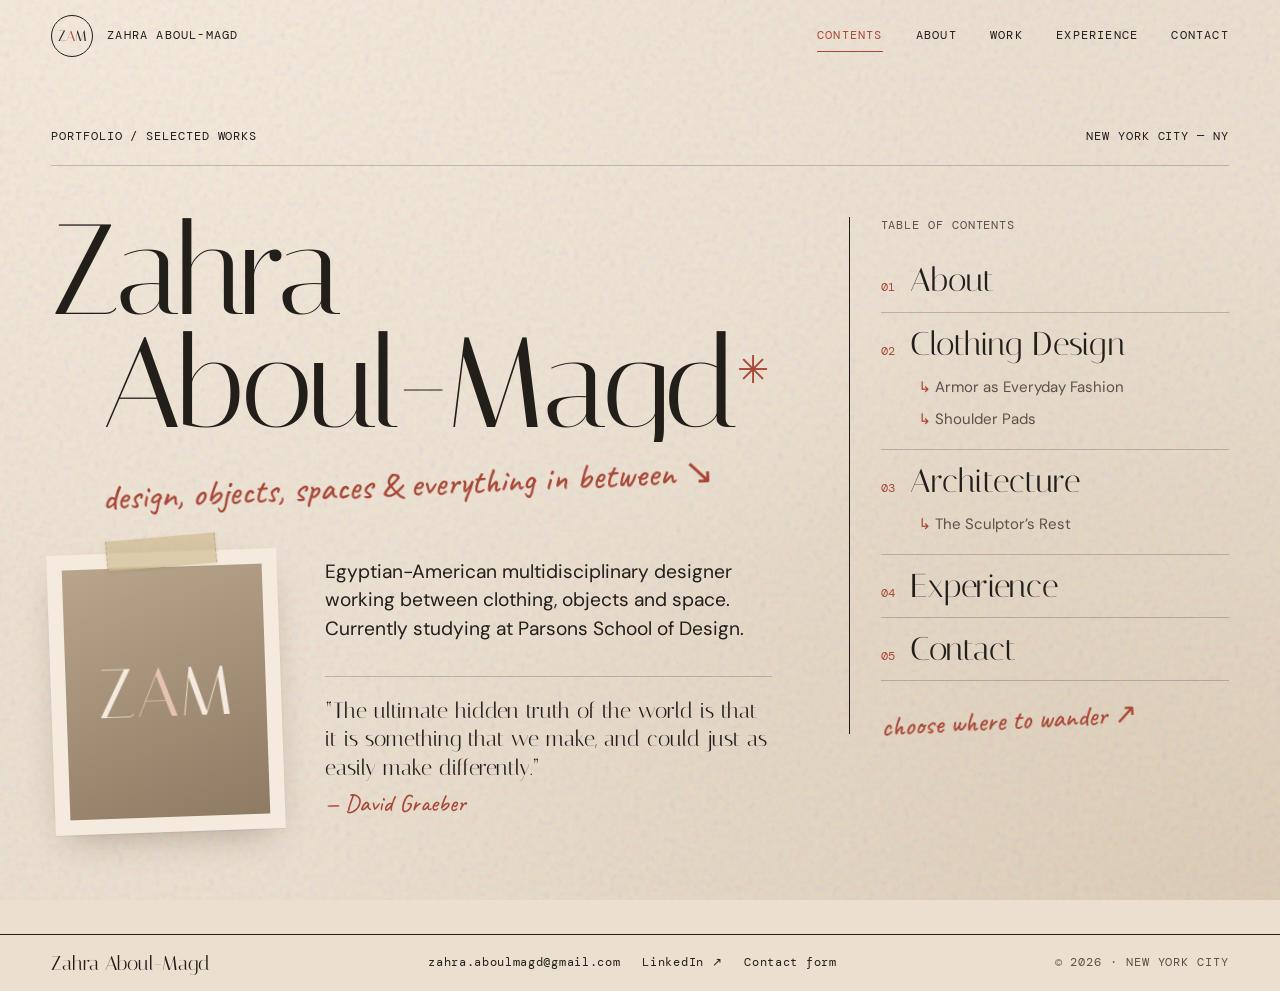
==== commit 8576afb9: "Apply Zahra's feedback: separate pages, contents sidebar, experience, contact form - Landing page wi" ====
--- a/index.html
+++ b/index.html
@@ -33,9 +33,10 @@
     </a>
 
     <nav class="nav" aria-label="Main">
-      <a href="#/" data-nav="home">Work</a>
+      <a href="#/" data-nav="home">Contents</a>
       <a href="#/about" data-nav="about">About</a>
-      <a href="#/cv" data-nav="cv">CV</a>
+      <a href="#/work" data-nav="work">Work</a>
+      <a href="#/experience" data-nav="experience">Experience</a>
       <a href="#/contact" data-nav="contact">Contact</a>
     </nav>
 
@@ -48,9 +49,10 @@
 
 <div class="mobile-menu" id="mobileMenu" hidden>
   <nav aria-label="Mobile">
-    <a href="#/" data-nav="home"><span class="mono">01</span>Work</a>
-    <a href="#/about" data-nav="about"><span class="mono">02</span>About</a>
-    <a href="#/cv" data-nav="cv"><span class="mono">03</span>CV</a>
+    <a href="#/" data-nav="home"><span class="mono">00</span>Contents</a>
+    <a href="#/about" data-nav="about"><span class="mono">01</span>About</a>
+    <a href="#/work" data-nav="work"><span class="mono">02</span>Work</a>
+    <a href="#/experience" data-nav="experience"><span class="mono">03</span>Experience</a>
     <a href="#/contact" data-nav="contact"><span class="mono">04</span>Contact</a>
   </nav>
   <p class="hand mobile-menu-note">choose where to wander ↘</p>
@@ -62,7 +64,7 @@
   <div class="wrap footer-inner">
     <span class="footer-name">Zahra Aboul-Magd</span>
     <span class="footer-links" id="footerLinks"></span>
-    <span class="mono">© <span id="year"></span> · New York City</span>
+    <span class="mono footer-copy">© <span id="year"></span> · New York City</span>
   </div>
 </footer>
 
--- a/assets/css/style.css
+++ b/assets/css/style.css
@@ -193,39 +193,57 @@
 .section-title { font: 400 clamp(40px, 6vw, 80px)/.95 var(--serif); margin: 0; }
 .section-title sup { font-family: var(--mono); font-size: 13px; vertical-align: top; margin-left: 6px; color: var(--red); letter-spacing: .05em; }
 
-/* ---------- Home: hero ---------- */
-
-.hero { padding-top: clamp(24px, 5vw, 56px); padding-bottom: clamp(56px, 10vw, 140px); }
+/* ---------- Landing ---------- */
+
+.landing { padding-top: clamp(16px, 3vw, 40px); padding-bottom: clamp(56px, 8vw, 110px); }
+.landing-grid {
+  display: grid; grid-template-columns: minmax(0, 1fr) minmax(280px, 380px);
+  gap: clamp(32px, 6vw, 110px); margin-top: clamp(28px, 4vw, 56px); align-items: start;
+}
 .hero-title {
-  font: 400 clamp(54px, 14.5vw, 240px)/.82 var(--serif);
-  letter-spacing: -.03em;
-  margin: clamp(32px, 6vw, 80px) 0 0;
+  font: 400 clamp(54px, 10vw, 168px)/.84 var(--serif);
+  letter-spacing: -.03em; margin: 0;
 }
 .hero-title .line { display: block; overflow: hidden; padding-bottom: .04em; }
 .hero-title .line > span { display: inline-block; white-space: nowrap; animation: rise 1.2s var(--ease) both; }
 .hero-title .line:nth-child(2) > span { animation-delay: .12s; }
-.hero-title .line:nth-child(2) { padding-left: clamp(24px, 10vw, 160px); }
+.hero-title .line:nth-child(2) { padding-left: clamp(0px, 4vw, 72px); }
 .asterisk { color: var(--red); font-family: var(--sans); font-size: .3em; vertical-align: super; display: inline-block; animation: spin 14s linear infinite; }
 @keyframes rise { from { transform: translateY(105%); } }
 @keyframes spin { to { transform: rotate(360deg); } }
 
-.hero-foot {
-  display: grid; grid-template-columns: 1.1fr 1fr; gap: clamp(32px, 6vw, 96px);
-  margin-top: clamp(36px, 5vw, 64px); align-items: start;
-}
-.hero-note { font-size: clamp(28px, 3.4vw, 42px); transform: rotate(-2.5deg); margin: 0 0 18px; }
-.hero-intro { font-size: clamp(18px, 1.6vw, 22px); line-height: 1.5; max-width: 34ch; margin: 0; }
-.hero-meta { display: grid; gap: 0; border-top: 1px solid var(--line); }
-.hero-meta div { display: flex; justify-content: space-between; gap: 16px; padding: 12px 0; border-bottom: 1px solid var(--line); }
-.hero-meta dd { margin: 0; text-align: right; }
-.hero-meta dt { color: var(--ink-soft); }
-.scroll-cue { display: inline-flex; align-items: center; gap: 10px; margin-top: 28px; }
-.scroll-cue::after { content: "↓"; animation: bob 2s ease-in-out infinite; }
-@keyframes bob { 50% { transform: translateY(5px); } }
-
+.hero-note { font-size: clamp(26px, 2.8vw, 38px); transform: rotate(-2.5deg); margin: 22px 0 clamp(28px, 4vw, 48px) clamp(0px, 4vw, 72px); }
+.landing-intro { display: grid; grid-template-columns: clamp(150px, 18vw, 250px) minmax(0, 1fr); gap: clamp(22px, 3.4vw, 48px); align-items: start; }
+.landing-portrait .frame { --tilt: -2.5deg; }
+.hero-intro { font-size: clamp(17px, 1.5vw, 21px); line-height: 1.5; max-width: 34ch; margin: 6px 0 0; }
+.landing-quote { margin: 32px 0 0; padding-top: 20px; border-top: 1px solid var(--line); max-width: 38ch; }
+.landing-quote blockquote { margin: 0; font: 400 clamp(19px, 1.7vw, 24px)/1.3 var(--serif); }
+.landing-quote figcaption { font-size: 24px; margin-top: 8px; }
+
+.toc { border-left: 1px solid var(--ink); padding-left: clamp(20px, 2.4vw, 36px); }
+.toc-title { margin: 0 0 14px; color: var(--ink-soft); }
+.toc ol, .toc ul { list-style: none; margin: 0; padding: 0; }
+.toc > ol > li { border-bottom: 1px solid var(--line); }
+.toc-link { display: flex; align-items: baseline; gap: 14px; padding: 14px 0 12px; }
+.toc-num { color: var(--red); min-width: 2ch; }
+.toc-label { font: 400 clamp(28px, 2.6vw, 38px)/1 var(--serif); transition: color .3s, transform .5s var(--ease); }
+.toc-arrow { margin-left: auto; opacity: 0; transform: translateX(-8px); transition: opacity .3s, transform .5s var(--ease); }
+.toc-link:hover .toc-label { color: var(--red); transform: translateX(6px); }
+.toc-link:hover .toc-arrow { opacity: 1; transform: none; color: var(--red); }
+.toc-sub { padding: 0 0 14px calc(2ch + 14px) !important; margin-top: -4px !important; }
+.toc-sub a { display: block; padding: 4px 0; font-size: 15px; color: var(--ink-soft); transition: color .3s; }
+.toc-sub a::before { content: "↳ "; color: var(--red); }
+.toc-sub a:hover { color: var(--ink); }
+.toc-note { font-size: 28px; margin: 22px 0 0; transform: rotate(-3deg); }
+
+@media (max-width: 900px) {
+  .landing-grid { grid-template-columns: 1fr; }
+  .toc { border-left: 0; padding-left: 0; border-top: 1px solid var(--ink); padding-top: 18px; }
+}
 @media (max-width: 760px) {
-  .hero-foot { grid-template-columns: 1fr; }
-  .hero-title .line:nth-child(2) { padding-left: 0; }
+  .hero-title { font-size: clamp(54px, 16vw, 120px); }
+  .landing-intro { grid-template-columns: 130px minmax(0, 1fr); }
+  .hero-note { margin-left: 0; }
 }
 
 /* ---------- Home: works ---------- */
@@ -238,7 +256,7 @@
   transition: background .25s, color .25s, border-color .25s;
 }
 .filter:hover { border-color: var(--ink); }
-.filter[aria-pressed="true"] { background: var(--ink); color: var(--paper-light); border-color: var(--ink); }
+.filter[aria-current="page"] { background: var(--ink); color: var(--paper-light); border-color: var(--ink); }
 
 .work-grid {
   display: grid; grid-template-columns: repeat(12, 1fr);
@@ -287,22 +305,6 @@
   .work-card:nth-child(3n + 2) .frame-img { aspect-ratio: 4 / 3; }
 }
 
-/* ---------- Quote & CTA ---------- */
-
-.quote-band { padding-block: clamp(80px, 12vw, 160px); border-top: 1px solid var(--line); text-align: center; }
-.quote-band blockquote { font: 400 clamp(30px, 4.6vw, 64px)/1.12 var(--serif); margin: 26px auto 22px; max-width: 22ch; }
-.quote-band blockquote::before { content: "“"; color: var(--red); }
-.quote-band blockquote::after { content: "”"; color: var(--red); }
-.quote-author { font-size: 28px; }
-
-.cta {
-  display: block; border-top: 1px solid var(--ink); padding-block: clamp(56px, 9vw, 120px);
-}
-.cta-title { font: 400 clamp(52px, 10vw, 150px)/.9 var(--serif); margin: 18px 0 0; }
-.cta-title em { font-style: normal; color: var(--red); }
-.cta-title .arrow { display: inline-block; transition: transform .6s var(--ease); }
-.cta:hover .cta-title .arrow { transform: translate(14px, -14px); }
-
 /* ---------- Project page ---------- */
 
 .project-hero { padding-top: clamp(28px, 5vw, 64px); }
@@ -313,17 +315,28 @@
   display: inline-block; padding: 7px 12px; border: 1px solid var(--line);
   background: color-mix(in srgb, var(--paper-light) 80%, transparent);
 }
-.project-title { font: 400 clamp(56px, 11vw, 170px)/.88 var(--serif); letter-spacing: -.02em; margin: clamp(24px, 4vw, 48px) 0 0; max-width: 12ch; }
+.keywords {
+  display: inline-flex; align-items: center; flex-wrap: wrap; gap: 10px 14px;
+  margin-top: clamp(24px, 3vw, 36px); padding: 12px 16px;
+  border: 1px solid var(--ink); background: color-mix(in srgb, var(--paper-light) 85%, transparent);
+}
+.keywords-label { color: var(--red); padding-right: 14px; border-right: 1px solid var(--line); }
+.keywords ul { display: flex; flex-wrap: wrap; gap: 8px; list-style: none; margin: 0; padding: 0; }
+.keywords li { padding: 5px 10px; border: 1px solid var(--line); border-radius: 999px; }
+.project-title { font: 400 clamp(52px, 10vw, 150px)/.9 var(--serif); letter-spacing: -.02em; margin: clamp(22px, 3vw, 40px) 0 0; max-width: 14ch; }
+.project-subtitle { font: 400 clamp(24px, 2.6vw, 38px)/1.2 var(--serif); margin: clamp(16px, 2vw, 26px) 0 0; max-width: 32ch; }
+.project-credit { display: flex; flex-wrap: wrap; gap: 6px 0; margin: 18px 0 0; color: var(--ink-soft); }
+.project-credit .sep { margin: 0 10px; color: var(--red); }
 .project-note { font-size: clamp(28px, 3.2vw, 40px); transform: rotate(-3deg); margin: 18px 0 0 clamp(0px, 8vw, 140px); }
 
 .project-cover { margin-top: clamp(36px, 6vw, 80px); }
-.project-cover .frame { --tilt: -.6deg; }
 .project-cover .frame-img { aspect-ratio: 16 / 10; }
 
 .project-body {
   display: grid; grid-template-columns: minmax(0, 1fr) minmax(0, 2fr); gap: clamp(32px, 6vw, 96px);
   padding-block: clamp(56px, 8vw, 110px);
 }
+.summary-label { margin: 0; padding-top: 14px; border-top: 1px solid var(--ink); color: var(--red); align-self: start; }
 .meta-list { margin: 0; border-top: 1px solid var(--ink); }
 .meta-list div { display: grid; grid-template-columns: 1fr 1.4fr; gap: 12px; padding: 12px 0; border-bottom: 1px solid var(--line); }
 .meta-list dt { color: var(--ink-soft); }
@@ -335,15 +348,18 @@
 .gallery figure { margin: 0; }
 .gallery figure.wide { grid-column: 1 / -1; }
 .gallery-btn { display: block; width: 100%; cursor: zoom-in; }
-.gallery .frame-img { aspect-ratio: auto; }
-.gallery img { width: 100%; height: auto; transition: transform 1.2s var(--ease); }
+.gallery .frame-img { aspect-ratio: 4 / 5; }
+.gallery img, .project-cover img { width: 100%; height: 100%; object-fit: cover; transition: transform 1.2s var(--ease); }
 .gallery-btn:hover img { transform: scale(1.02); }
-.gallery figcaption { display: flex; gap: 12px; margin-top: 12px; color: var(--ink-soft); }
-.gallery figcaption .mono:first-child { color: var(--red); }
+.landing-portrait .portrait-empty { font-size: clamp(40px, 5.4vw, 84px); }
+.gallery figcaption, .project-cover figcaption { display: flex; gap: 12px; margin-top: 12px; color: var(--ink-soft); }
+.gallery figcaption .mono:first-child, .project-cover figcaption .mono:first-child { color: var(--red); }
+.project-cover figure { margin: 0; }
 
 @media (max-width: 760px) {
-  .project-body { grid-template-columns: 1fr; }
+  .project-body { grid-template-columns: 1fr; gap: 20px; }
   .gallery { grid-template-columns: 1fr; }
+  .keywords-label { border-right: 0; padding-right: 0; width: 100%; }
 }
 
 .next-project {
@@ -366,7 +382,7 @@
 .portrait .frame-img { aspect-ratio: 4 / 5; }
 .portrait-empty {
   display: flex; align-items: center; justify-content: center; height: 100%;
-  font: 400 clamp(90px, 12vw, 160px)/1 var(--serif); color: var(--paper-light);
+  font: 400 clamp(64px, 9vw, 140px)/1 var(--serif); color: var(--paper-light);
   background: linear-gradient(160deg, #b9a58c, #8f7a63);
 }
 .portrait-empty span { color: #e6c2b4; }
@@ -384,50 +400,84 @@
   .portrait .frame { max-width: 340px; }
 }
 
-/* ---------- CV ---------- */
-
-.cv { padding-bottom: clamp(80px, 12vw, 160px); }
-.cv-actions { display: flex; gap: 12px; flex-wrap: wrap; }
+/* ---------- Experience ---------- */
+
 .btn {
   display: inline-flex; align-items: center; gap: 10px;
   font-family: var(--mono); font-size: 12px; letter-spacing: .08em; text-transform: uppercase;
   padding: 13px 20px; border: 1px solid var(--ink); border-radius: 999px;
-  transition: background .3s, color .3s;
+  transition: background .3s, color .3s, border-color .3s;
 }
 .btn:hover { background: var(--ink); color: var(--paper-light); }
 .btn.solid { background: var(--ink); color: var(--paper-light); }
 .btn.solid:hover { background: var(--red); border-color: var(--red); }
-
-.cv-block { display: grid; grid-template-columns: minmax(0, 1fr) minmax(0, 2fr); gap: clamp(20px, 5vw, 80px); padding-block: 32px; border-top: 1px solid var(--ink); }
-.cv-block h2 { margin: 0; display: flex; gap: 14px; }
-.cv-block h2 .n { color: var(--red); }
-.cv-items { list-style: none; margin: 0; padding: 0; }
-.cv-items li { display: flex; justify-content: space-between; gap: 20px; flex-wrap: wrap; padding: 12px 0; border-bottom: 1px solid var(--line); }
-.cv-items li:first-child { padding-top: 0; }
-.cv-items .t { font: 400 clamp(22px, 2.2vw, 30px)/1.15 var(--serif); }
-.cv-items .t a { border-bottom: 1px solid var(--line); }
-.cv-items .t a:hover { border-color: var(--red); color: var(--red); }
-.cv-items .m { color: var(--ink-soft); }
-
-@media (max-width: 760px) { .cv-block { grid-template-columns: 1fr; } }
+.btn:disabled { opacity: .5; cursor: wait; }
+
+.experience { padding-top: clamp(24px, 4vw, 56px); padding-bottom: clamp(80px, 12vw, 160px); }
+.xp-list, .award-list, .xp-roles { list-style: none; margin: 0; padding: 0; }
+.xp {
+  display: grid; grid-template-columns: 3ch minmax(0, 1fr) minmax(180px, 280px); gap: 8px clamp(16px, 3vw, 48px);
+  padding: clamp(20px, 2.6vw, 32px) 0; border-bottom: 1px solid var(--line);
+}
+.xp-num { color: var(--red); padding-top: .5em; }
+.xp-org { font: 400 clamp(26px, 2.8vw, 40px)/1.08 var(--serif); margin: 0; }
+.xp-role { margin: 8px 0 0; font-size: 17px; }
+.xp-roles { margin-top: 10px; }
+.xp-roles li { display: flex; flex-wrap: wrap; justify-content: space-between; gap: 4px 16px; padding: 8px 0; border-top: 1px dashed var(--line); }
+.xp-roles li:first-child { border-top: 0; }
+.xp-roles .mono { color: var(--ink-soft); }
+.xp-meta { display: flex; flex-direction: column; gap: 6px; text-align: right; color: var(--ink-soft); padding-top: .5em; }
+
+.award {
+  display: grid; grid-template-columns: auto minmax(0, 1fr); gap: clamp(16px, 3vw, 40px);
+  padding: clamp(24px, 3vw, 40px); background: var(--paper-light);
+  box-shadow: 0 1px 1px rgba(60, 40, 20, .06), 0 14px 34px -16px rgba(60, 40, 20, .3);
+}
+.award + .award { margin-top: 20px; }
+.award-star { font-size: 34px; color: var(--red); line-height: 1; }
+.award-date { color: var(--red); margin: 10px 0 0; }
+.award-text { margin: 12px 0 0; max-width: 62ch; font-size: 18px; }
+
+@media (max-width: 760px) {
+  .xp { grid-template-columns: 3ch minmax(0, 1fr); }
+  .xp-meta { grid-column: 2; text-align: left; flex-direction: row; flex-wrap: wrap; gap: 4px 14px; padding-top: 4px; }
+}
 
 /* ---------- Contact ---------- */
 
 .contact { padding-bottom: clamp(80px, 12vw, 160px); }
-.contact-title { font: 400 clamp(60px, 12vw, 180px)/.88 var(--serif); letter-spacing: -.02em; margin: clamp(24px, 4vw, 48px) 0 0; }
+.contact-grid { display: grid; grid-template-columns: minmax(0, 1fr) minmax(0, 1fr); gap: clamp(40px, 7vw, 120px); margin-top: clamp(24px, 4vw, 48px); align-items: start; }
+.contact-title { font: 400 clamp(56px, 8.5vw, 140px)/.88 var(--serif); letter-spacing: -.02em; margin: 0; }
 .contact-title em { font-style: normal; color: var(--red); }
-.contact-note { font-size: clamp(30px, 3.4vw, 42px); transform: rotate(-3deg); margin: 22px 0 clamp(48px, 7vw, 90px) clamp(0px, 10vw, 180px); }
-.contact-list { border-top: 1px solid var(--ink); }
-.contact-row {
-  display: flex; align-items: center; justify-content: space-between; gap: 20px;
-  padding: clamp(18px, 2.4vw, 30px) 0; border-bottom: 1px solid var(--line);
-  flex-wrap: wrap;
-}
-.contact-row a.big { font: 400 clamp(22px, 5.6vw, 60px)/1.1 var(--serif); overflow-wrap: anywhere; transition: color .3s; }
-.contact-row a.big:hover { color: var(--red); }
-.contact-row .arrow { font-size: clamp(22px, 3vw, 36px); transition: transform .5s var(--ease); }
-.contact-row:hover .arrow { transform: translate(6px, -6px); color: var(--red); }
-.copy-btn { flex: none; }
+.contact-note { font-size: clamp(30px, 3.4vw, 42px); transform: rotate(-3deg); margin: 22px 0 0 clamp(0px, 6vw, 110px); }
+.contact-alt { margin: clamp(28px, 4vw, 56px) 0 0; color: var(--ink-soft); }
+.contact-alt a { color: var(--ink); border-bottom: 1px solid var(--line); overflow-wrap: anywhere; }
+.contact-alt a:hover { color: var(--red); border-color: var(--red); }
+
+.contact-form {
+  position: relative; display: grid; gap: 22px;
+  padding: clamp(24px, 3.4vw, 44px); background: var(--paper-light);
+  box-shadow: 0 1px 1px rgba(60, 40, 20, .06), 0 18px 40px -18px rgba(60, 40, 20, .35);
+}
+.form-title { margin: 0; color: var(--red); }
+.field { display: grid; gap: 8px; }
+.field .mono { color: var(--ink-soft); }
+.field input, .field textarea {
+  width: 100%; font: 400 18px/1.4 var(--sans); color: var(--ink);
+  padding: 12px 0; background: transparent; border: 0; border-bottom: 1px solid var(--ink); border-radius: 0;
+  transition: border-color .3s, background .3s;
+}
+.field textarea { resize: vertical; min-height: 140px; padding: 12px; border: 1px solid var(--ink); }
+.field input:focus, .field textarea:focus { outline: none; border-color: var(--red); background: rgba(255, 255, 255, .35); }
+.field .invalid { border-color: var(--red); }
+.honey { position: absolute; left: -9999px; width: 1px; height: 1px; opacity: 0; }
+.form-status { margin: 0; min-height: 1.4em; font-size: 15px; }
+.form-status.ok { color: var(--olive); }
+.form-status.error { color: var(--red); }
+.form-status a { text-decoration: underline; }
+.contact-form .btn { justify-self: start; }
+
+@media (max-width: 860px) { .contact-grid { grid-template-columns: 1fr; } }
 
 /* ---------- 404 ---------- */
 .lost { padding-block: clamp(80px, 14vw, 200px); }
@@ -435,10 +485,11 @@
 /* ---------- Footer ---------- */
 
 .site-footer { border-top: 1px solid var(--ink); }
-.footer-inner { display: flex; justify-content: space-between; align-items: center; gap: 16px 32px; flex-wrap: wrap; padding-block: 26px calc(26px + env(safe-area-inset-bottom)); }
-.footer-name { font: 400 24px/1 var(--serif); }
-.footer-links { display: flex; gap: 22px; flex-wrap: wrap; }
-.footer-links a { font-family: var(--mono); font-size: 12px; letter-spacing: .08em; text-transform: uppercase; border-bottom: 1px solid transparent; transition: border-color .3s; }
+.footer-inner { display: flex; justify-content: space-between; align-items: center; gap: 10px 28px; flex-wrap: wrap; padding-block: 18px calc(18px + env(safe-area-inset-bottom)); }
+.footer-name { font: 400 20px/1 var(--serif); }
+.footer-copy { color: var(--ink-soft); }
+.footer-links { display: flex; gap: 8px 22px; flex-wrap: wrap; }
+.footer-links a { font-family: var(--mono); font-size: 11.5px; letter-spacing: .06em; border-bottom: 1px solid transparent; transition: border-color .3s; }
 .footer-links a:hover { border-color: currentColor; }
 
 /* ---------- Lightbox ---------- */
@@ -484,7 +535,7 @@
 }
 
 @media print {
-  .site-header, .site-footer, .cv-actions, .mobile-menu, .lightbox { display: none !important; }
+  .site-header, .site-footer, .mobile-menu, .lightbox { display: none !important; }
   body { background: #fff; }
   .reveal { opacity: 1; transform: none; }
 }
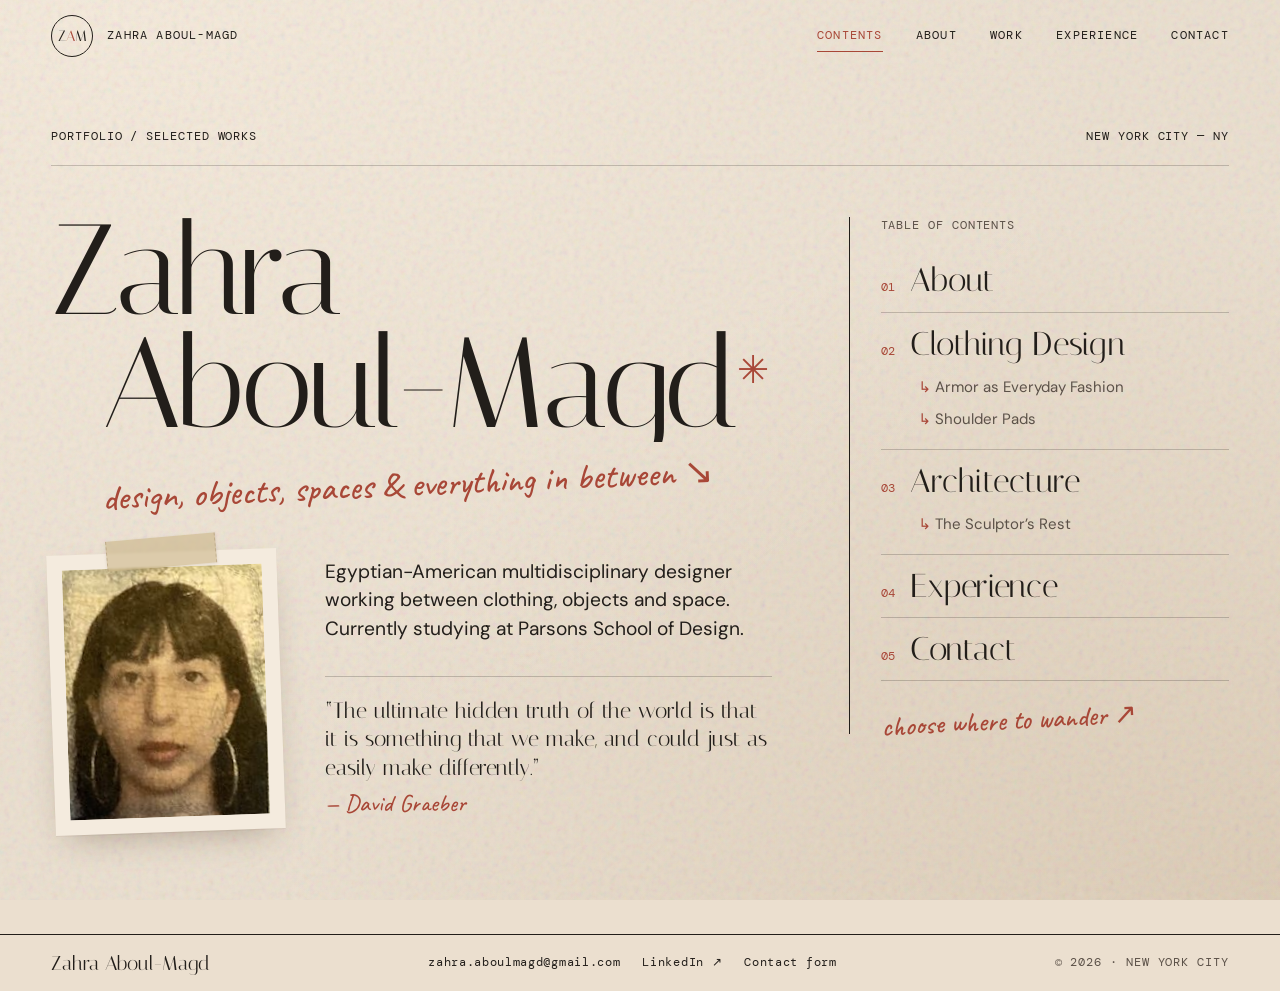
==== commit f3dbc979: "Add real project photos and portrait Replace placeholder drawings with Zahra's photos (resized, meta" ====
--- a/index.html
+++ b/index.html
@@ -10,7 +10,7 @@
 <meta property="og:type" content="website">
 <meta property="og:title" content="Zahra Aboul-Magd — Portfolio">
 <meta property="og:description" content="Multidisciplinary designer — clothing, objects, spaces & everything in between.">
-<meta property="og:image" content="assets/img/armor/plate-01.svg">
+<meta property="og:image" content="assets/img/sculptors-rest/01.jpg">
 <meta name="twitter:card" content="summary_large_image">
 
 <link rel="icon" href="favicon.svg" type="image/svg+xml">
--- a/assets/css/style.css
+++ b/assets/css/style.css
@@ -176,7 +176,7 @@
 
 main { flex: 1; }
 main:focus, main:focus-visible { outline: none; }
-.view { animation: viewIn .7s var(--ease) both; }
+.view { animation: viewIn .7s var(--ease) backwards; }
 @keyframes viewIn { from { opacity: 0; transform: translateY(14px); } }
 
 .reveal { opacity: 0; transform: translateY(26px); transition: opacity .9s var(--ease), transform .9s var(--ease); }
@@ -479,6 +479,22 @@
 
 @media (max-width: 860px) { .contact-grid { grid-template-columns: 1fr; } }
 
+.egg-trigger { display: block; text-align: left; cursor: default; }
+.egg {
+  position: fixed; inset: 0; z-index: 65; display: grid; place-items: center; padding: var(--gutter);
+  background: rgba(28, 24, 21, .55); cursor: pointer; animation: fade .3s ease;
+}
+.egg[hidden] { display: none; }
+.egg-card {
+  position: relative; margin: 0; width: min(360px, 86vw, 56vh); padding: 14px 14px 18px;
+  background: var(--paper-light); box-shadow: 0 30px 70px -20px rgba(0, 0, 0, .5);
+  animation: eggIn .6s var(--ease) both;
+}
+.egg-card img { width: 100%; aspect-ratio: 4 / 5; object-fit: cover; }
+.egg-card figcaption { font-size: clamp(19px, 2.8vh, 24px); text-align: center; margin-top: 12px; }
+@keyframes eggIn { from { opacity: 0; transform: translateY(40px) rotate(-12deg) scale(.8); } to { transform: rotate(-4deg); } }
+.egg-card { transform: rotate(-4deg); }
+
 /* ---------- 404 ---------- */
 .lost { padding-block: clamp(80px, 14vw, 200px); }
 
